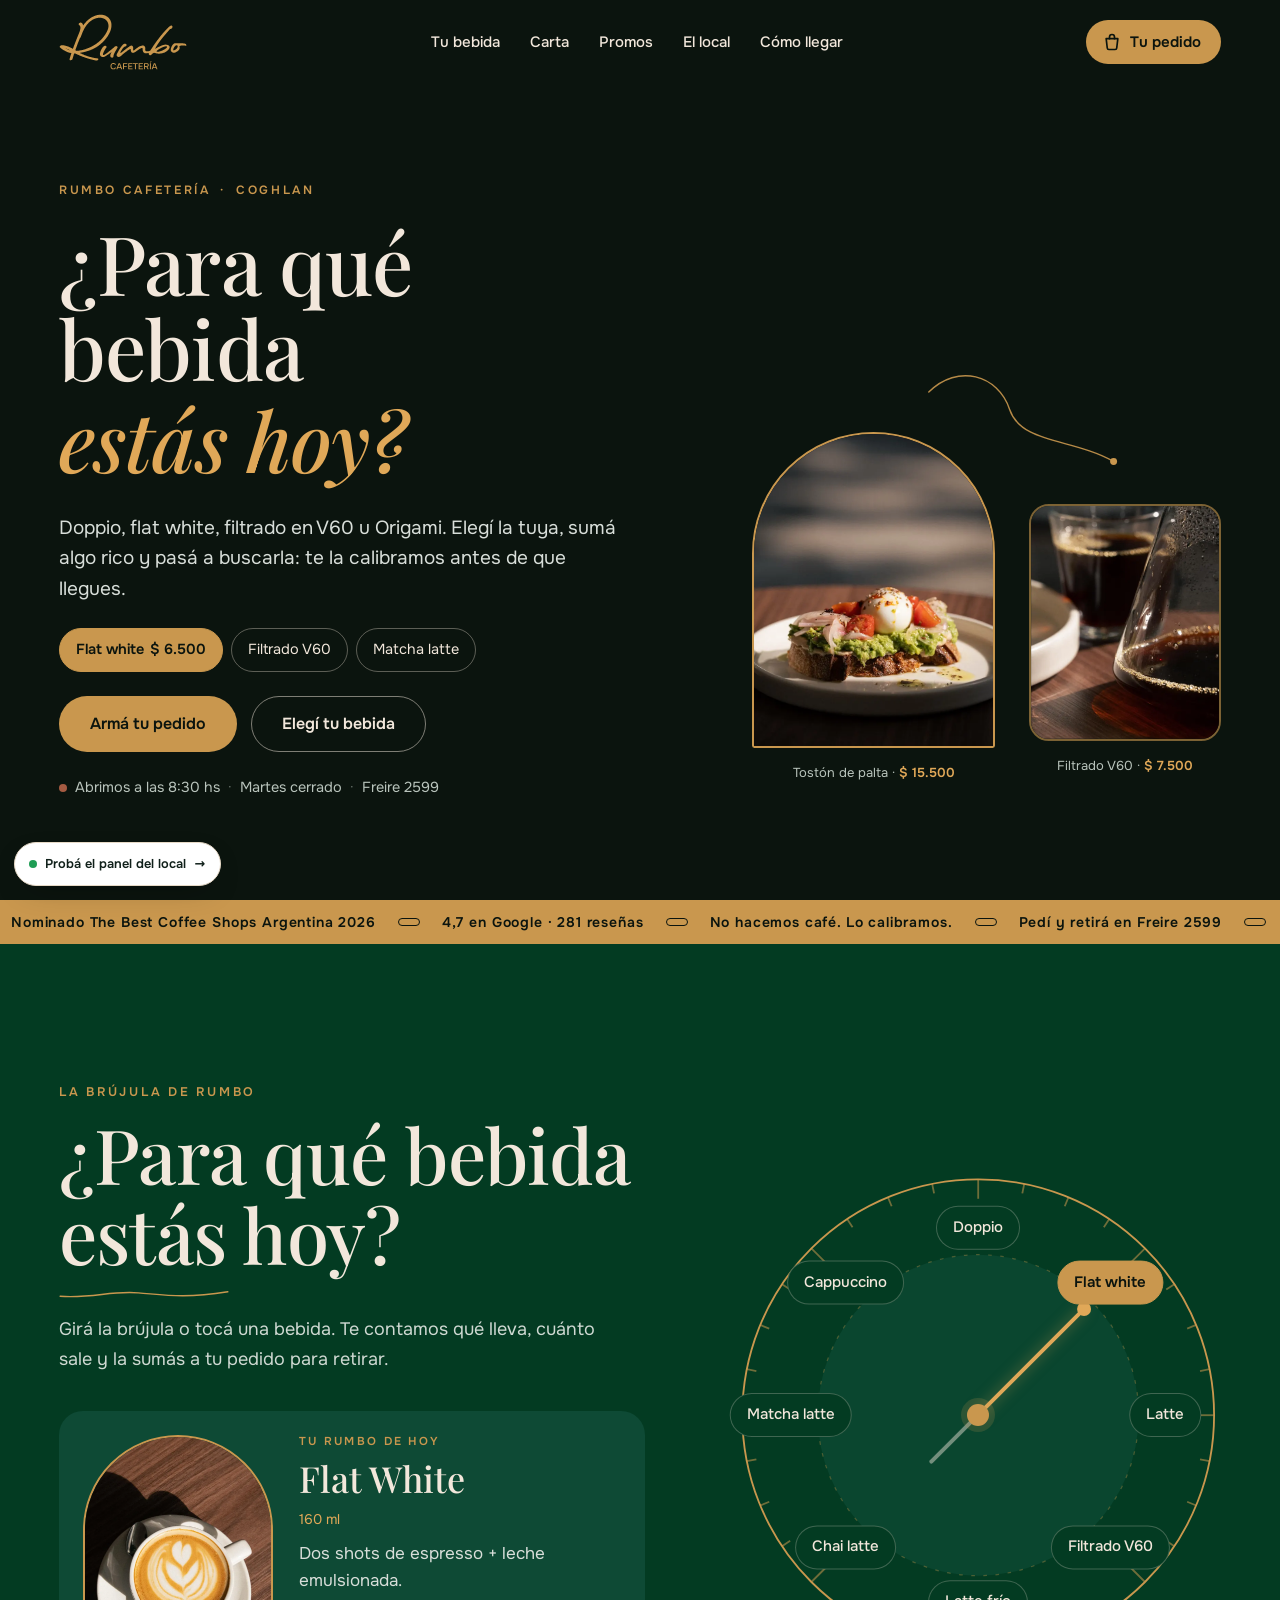
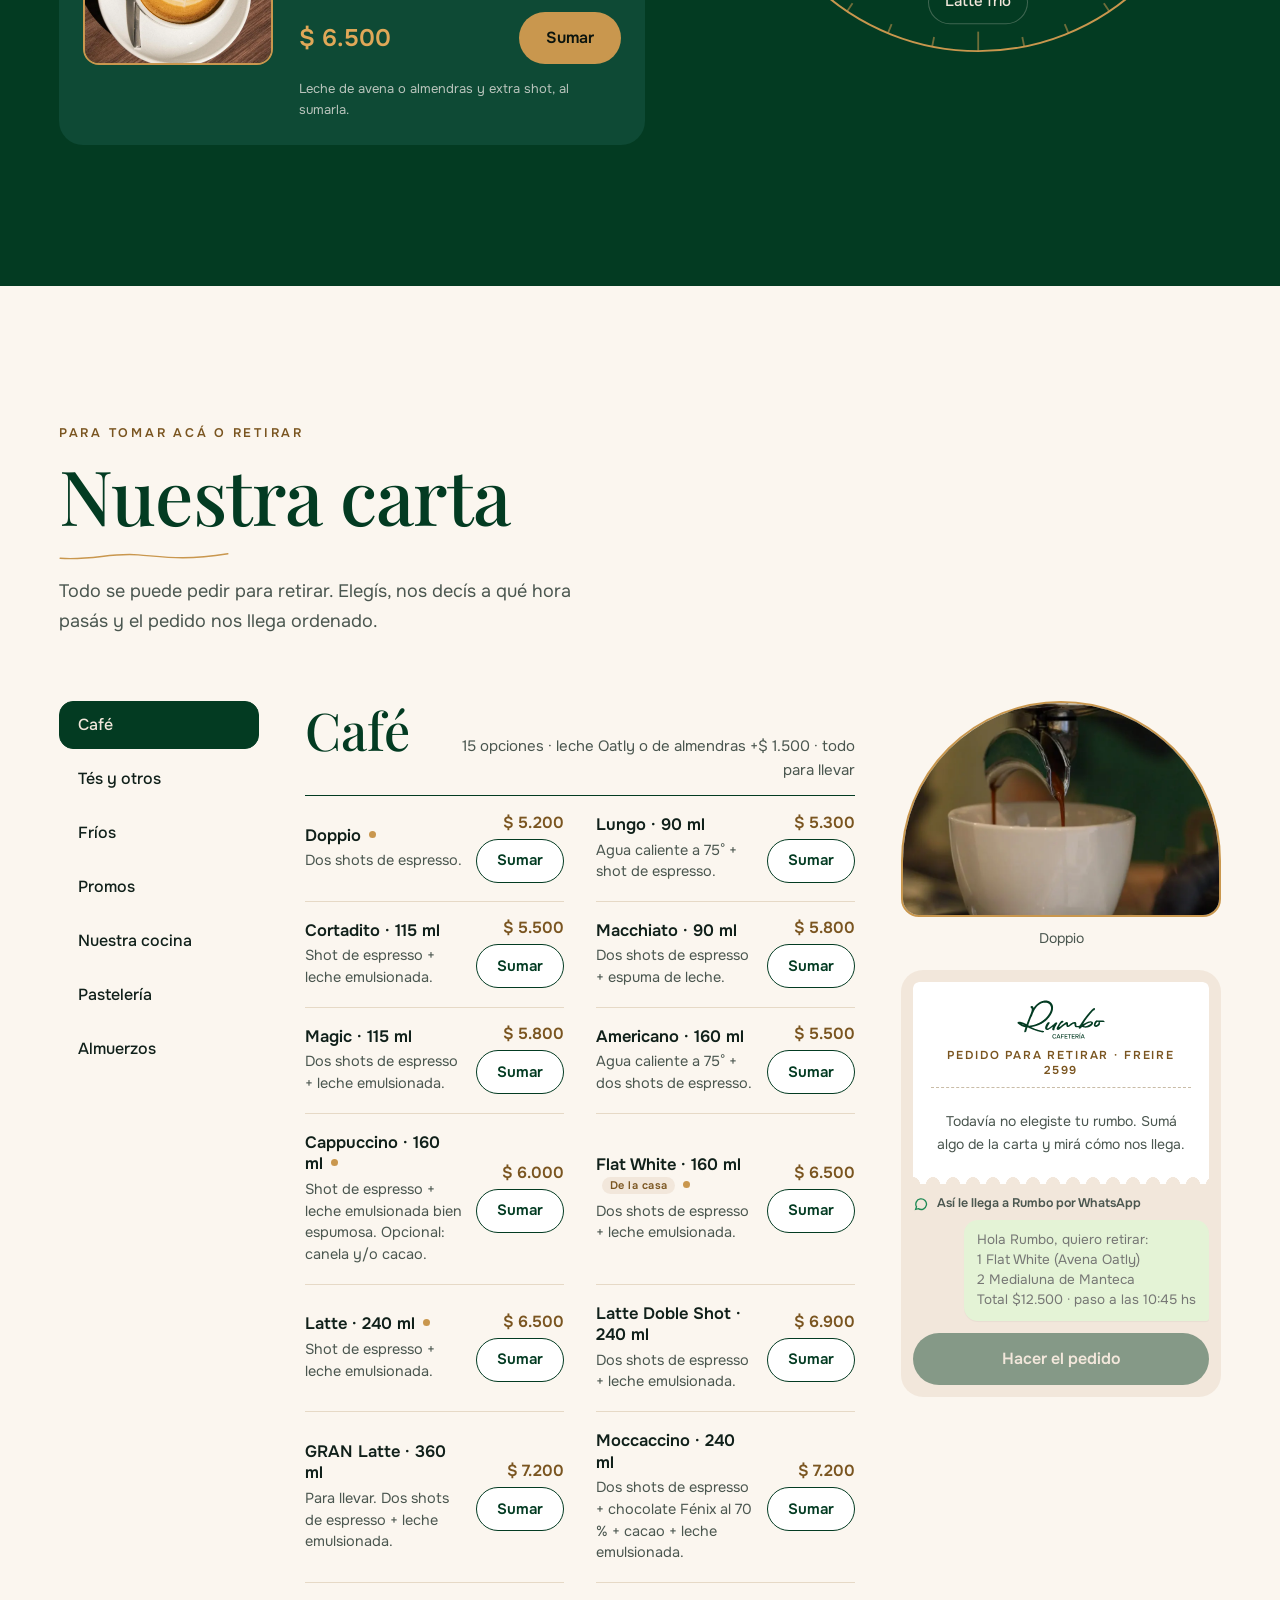
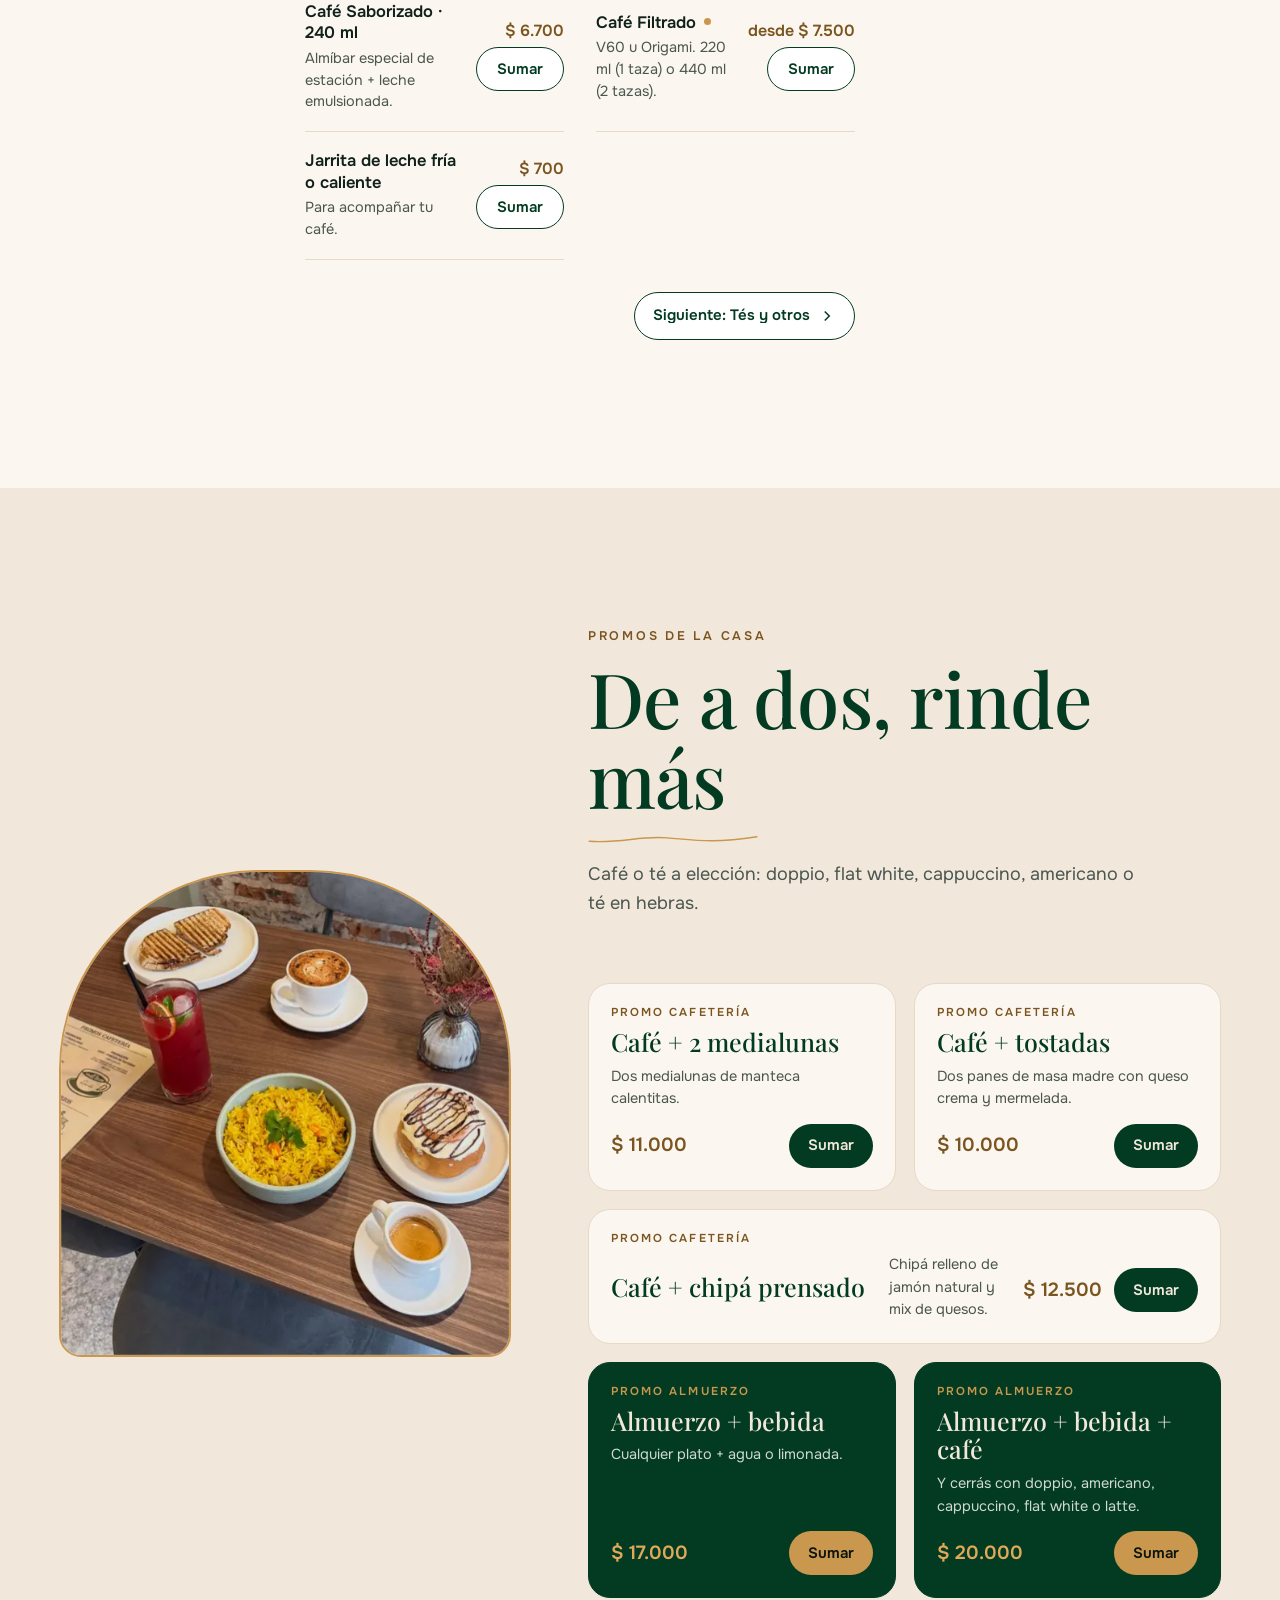
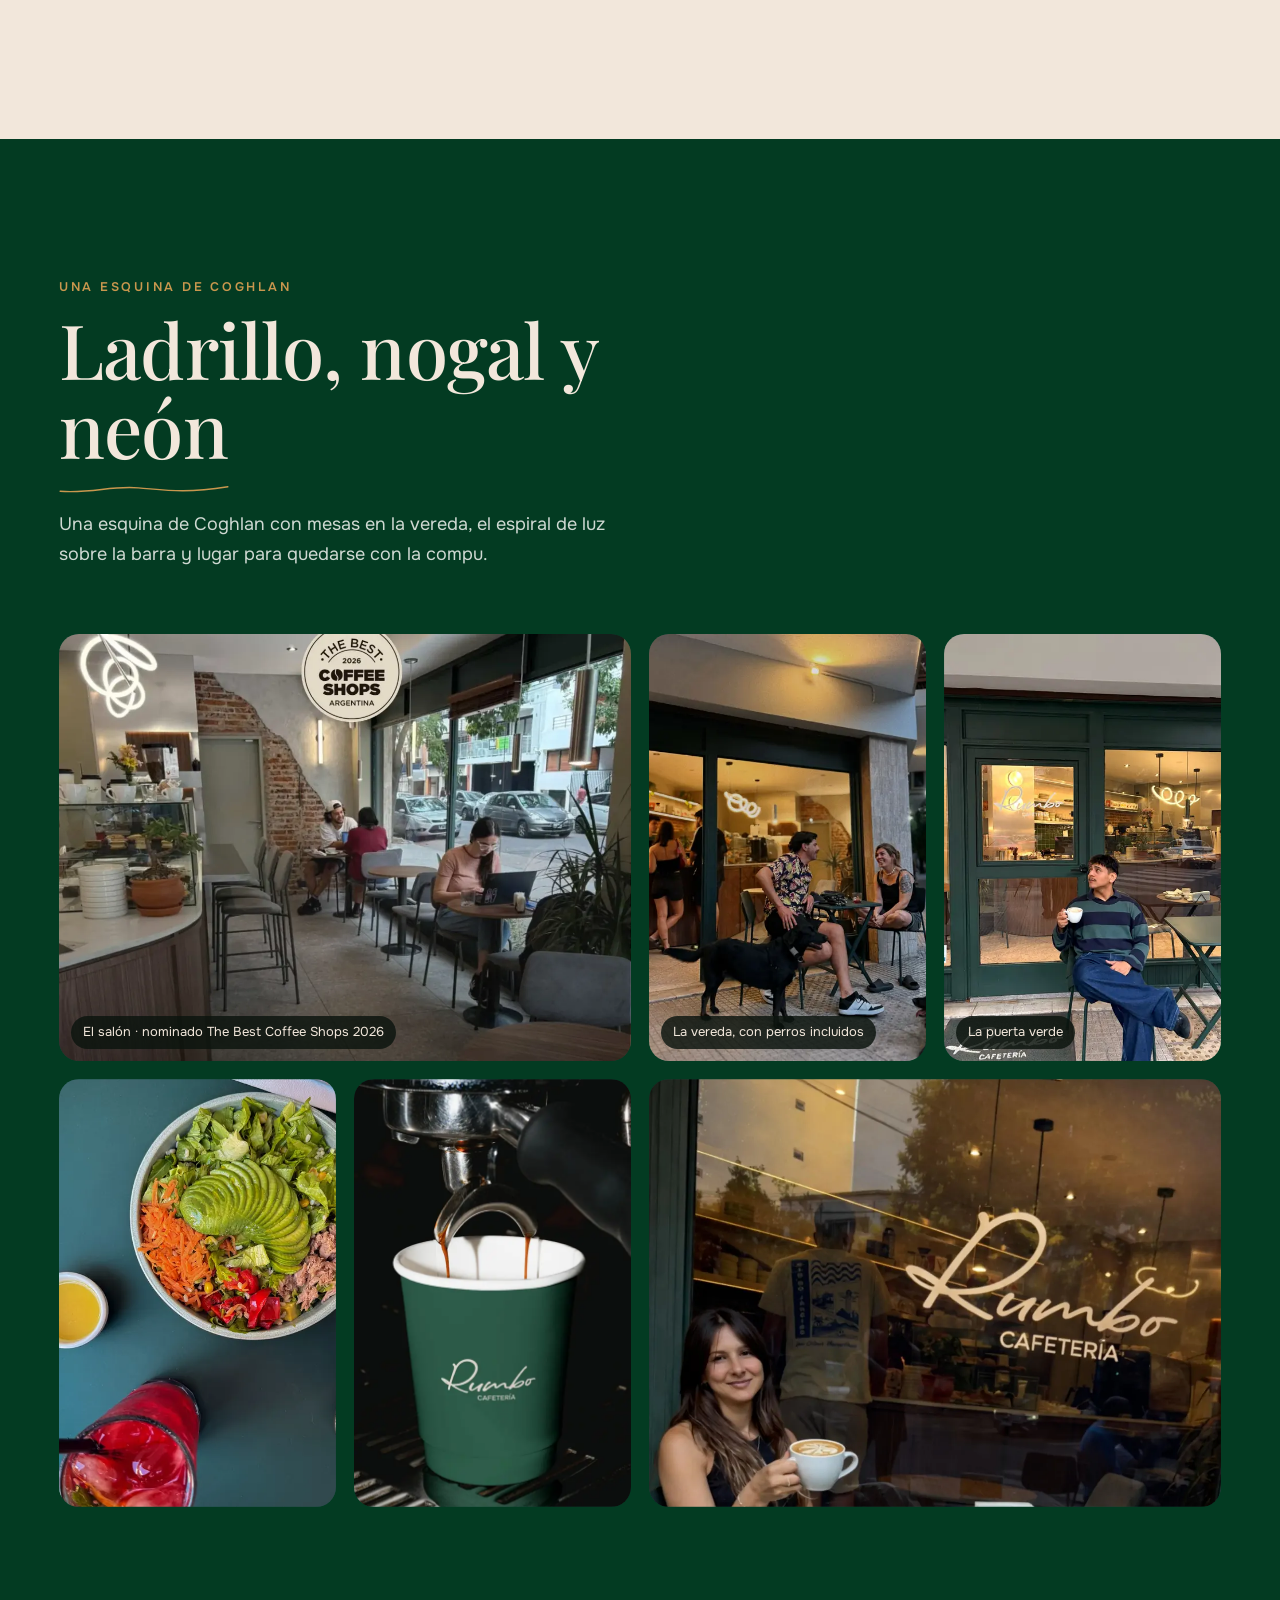
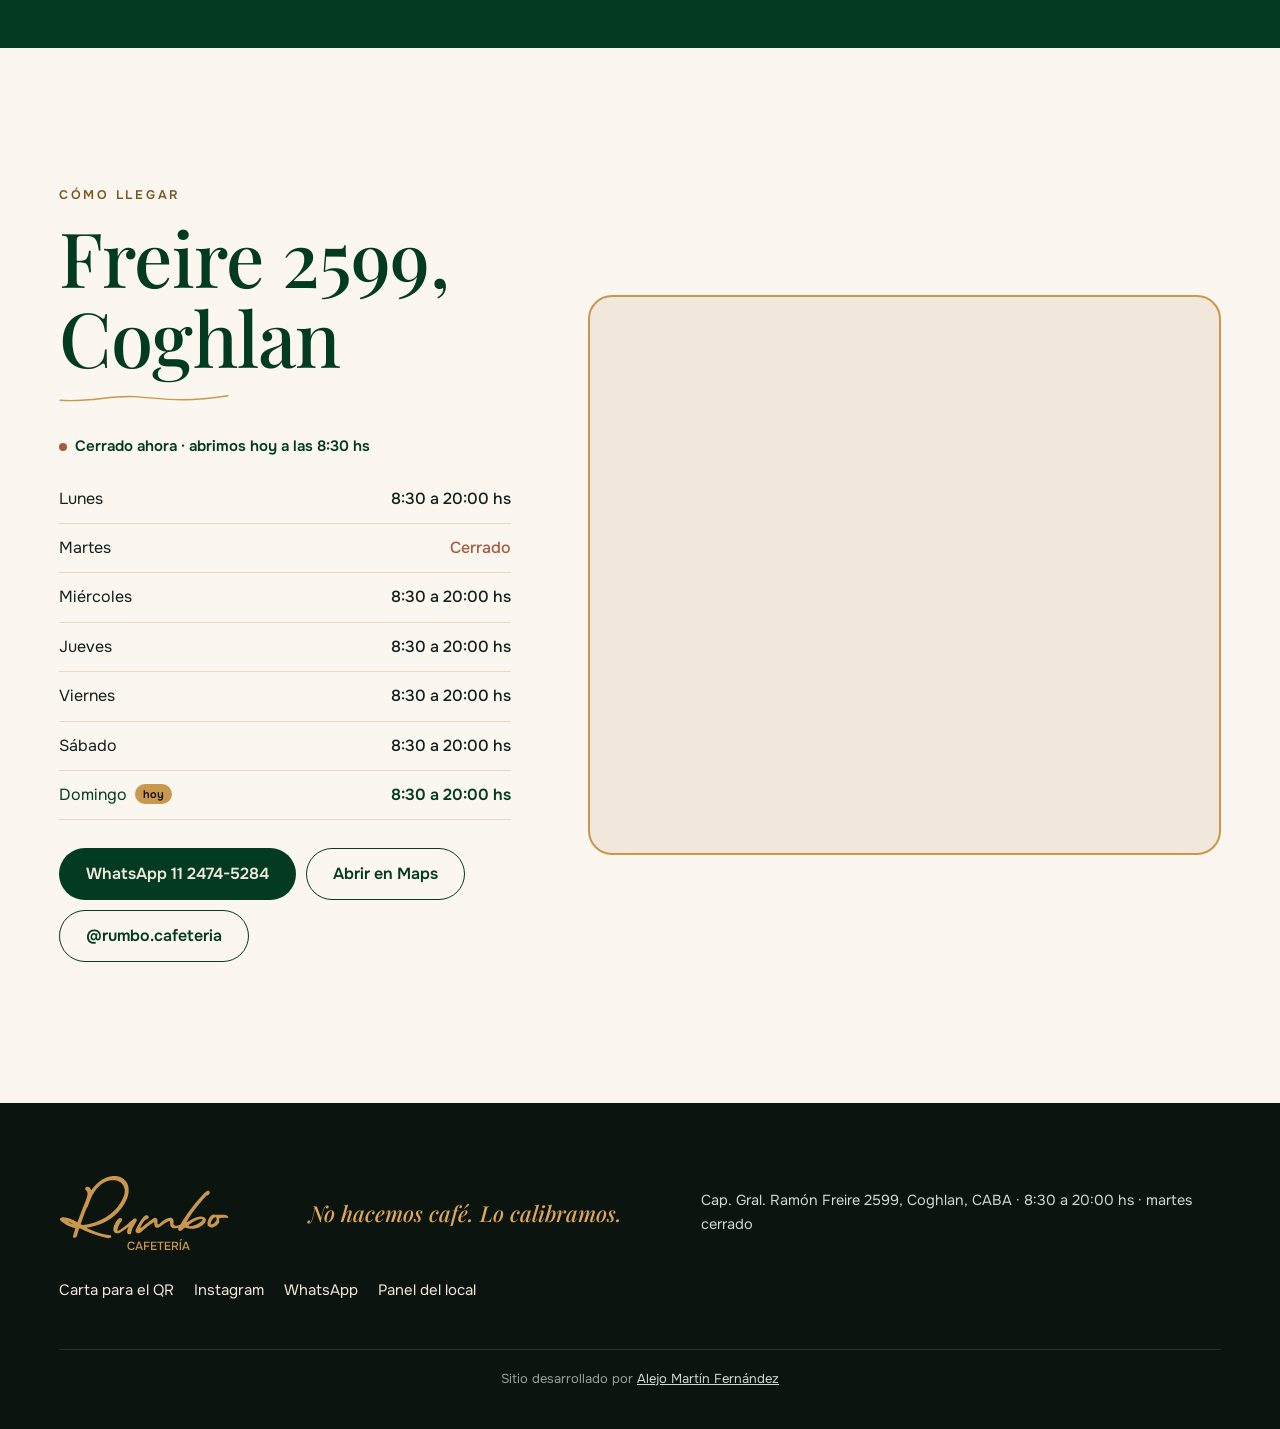
==== index.html @ 4bb73714 "Demo web Rumbo Cafetería Co-Authored-By: Claude Opus 5.5 <noreply@anthropic.com> Claude-Session: htt" ====
<!doctype html>
<html lang="es">
<head>
<meta charset="utf-8">
<meta name="viewport" content="width=device-width, initial-scale=1, viewport-fit=cover">
<title>Rumbo Cafetería · Café de especialidad en Coghlan</title>
<meta name="description" content="Pedí tu café para retirar en Freire 2599, Coghlan. Carta completa con precios, filtrados V60 y Origami, tostones, pastelería y almuerzos.">
<meta property="og:type" content="website">
<meta property="og:site_name" content="Rumbo Cafetería">
<meta property="og:url" content="https://rumbo-cafeteria.vercel.app/">
<meta property="og:title" content="Rumbo Cafetería · Pedí para retirar en Coghlan">
<meta property="og:description" content="Elegí de la carta, decinos a qué hora pasás y te lo calibramos. Freire 2599.">
<meta property="og:image" content="https://rumbo-cafeteria.vercel.app/img/og.jpg?v=1">
<meta property="og:image:width" content="1200">
<meta property="og:image:height" content="630">
<meta property="og:image:type" content="image/jpeg">
<meta property="og:image:alt" content="Rumbo Cafetería · Tu café, listo para retirar">
<meta name="twitter:card" content="summary_large_image">
<meta name="twitter:image" content="https://rumbo-cafeteria.vercel.app/img/og.jpg?v=1">
<meta name="theme-color" content="#0B140E">
<link rel="icon" href="img/favicon.png">
<link rel="apple-touch-icon" href="img/apple-touch-icon.png">
<script>
  (function () { var d = document.documentElement; d.classList.add('js');
    if (!matchMedia('(prefers-reduced-motion: reduce)').matches) d.classList.add('con-intro'); })();
</script>
<link rel="preload" href="fonts/playfair-display-latin-500-normal.woff2" as="font" type="font/woff2" crossorigin>
<link rel="preload" href="fonts/onest-latin-400-normal.woff2" as="font" type="font/woff2" crossorigin>
<link rel="preload" as="image" href="img/h/hero-m.webp" imagesrcset="img/h/hero-m.webp 900w, img/h/hero-m-lg.webp 1300w" imagesizes="100vw" media="(max-width: 899px)">
<link rel="preload" as="image" href="img/h/hero-d.webp" imagesrcset="img/h/hero-d.webp 1100w, img/h/hero-d-lg.webp 1600w" imagesizes="55vw" media="(min-width: 900px)">
<link rel="stylesheet" href="css/fuentes.css?v=1">
<link rel="stylesheet" href="kit/kit.css?v=1">
<link rel="stylesheet" href="css/rumbo.css?v=1">
</head>
<body>

<div class="intro" aria-hidden="true">
  <span class="intro__hoja intro__hoja--i"></span>
  <span class="intro__hoja intro__hoja--d"></span>
  <div class="intro__c">
    <svg class="intro__traza" viewBox="0 0 600 200" fill="none"><path pathLength="1" d="M40 150 C110 175 140 70 200 82 C262 94 226 160 288 152 C350 144 330 58 392 64 C452 70 430 140 492 132 C530 127 548 108 560 96"/></svg>
    <span class="intro__punto"></span>
    <div class="intro__logo"><img src="img/logo-dorado.svg" alt="" width="520" height="230"><i class="intro__pluma"></i></div>
  </div>
</div>

<a class="saltar" href="#carta">Ir a la carta</a>

<header class="top" id="top">
  <div class="top__in">
    <a class="marca" href="#inicio" aria-label="Rumbo Cafetería, inicio"><img src="img/logo-dorado.svg" alt="" width="520" height="230"></a>
    <nav class="nav" aria-label="Secciones">
      <a href="#brujula">Tu bebida</a><a href="#carta">Carta</a><a href="#promos">Promos</a><a href="#local">El local</a><a href="#donde">Cómo llegar</a>
    </nav>
    <div class="top__acc">
      <button type="button" class="top__carro" data-kit-open="carrito" data-kit-target aria-label="Ver tu pedido">
        <svg viewBox="0 0 24 24" aria-hidden="true"><path d="M5 8h14l-1.3 11.1a2 2 0 0 1-2 1.9H8.3a2 2 0 0 1-2-1.9L5 8Z"/><path d="M9 8V6a3 3 0 0 1 6 0v2"/></svg>
        <span class="solo-d">Tu pedido</span><b class="top__n" hidden>0</b>
      </button>
      <button type="button" class="top__menu" aria-label="Abrir menú" aria-expanded="false" aria-controls="menu-m">
        <svg viewBox="0 0 24 24" aria-hidden="true"><path d="M4 8h16M4 16h16"/></svg>
      </button>
    </div>
  </div>
</header>

<div class="menu-m" id="menu-m" hidden>
  <nav aria-label="Menú">
    <a href="#brujula">Tu bebida</a><a href="#carta">Carta</a><a href="#promos">Promos</a><a href="#local">El local</a><a href="#donde">Cómo llegar</a>
  </nav>
  <p class="menu-m__pie">Freire 2599, Coghlan · 8:30 a 20:00 hs · martes cerrado</p>
</div>

<main id="inicio">

  <!-- HERO -->
  <section class="hero" aria-labelledby="hero-t">
    <figure class="hero__foto">
      <picture>
        <source media="(min-width: 900px)" srcset="img/h/hero-d.webp 1100w, img/h/hero-d-lg.webp 1600w" sizes="55vw" width="1600" height="1079">
        <img src="img/h/hero-m.webp" srcset="img/h/hero-m.webp 900w, img/h/hero-m-lg.webp 1300w" sizes="100vw" width="1300" height="1039" alt="La caja de luz de Rumbo encendida de noche en la esquina de Freire" fetchpriority="high" decoding="async">
      </picture>
    </figure>
    <figure class="hero__arco hero__arco--a solo-d"><img src="img/h/toston.webp" width="700" height="933" alt="Tostón de palta con huevo mollet" decoding="async"></figure>
    <figure class="hero__arco hero__arco--b solo-d"><img src="img/h/filtrado.webp" width="640" height="1136" alt="Café filtrado servido en vaso" decoding="async"></figure>
    <svg class="hero__ruta solo-d" viewBox="0 0 400 200" fill="none" aria-hidden="true"><path pathLength="1" d="M10 40 C60 -10 130 10 150 70 C170 130 260 120 330 160"/><circle cx="330" cy="160" r="6"/></svg>
    <span class="hero__pie hero__pie--a solo-d">Tostón de palta · <b data-precio="toston-palta">$15.500</b></span>
    <span class="hero__pie hero__pie--b solo-d">Filtrado V60 · <b data-precio="filtrado">$7.500</b></span>

    <div class="hero__txt">
      <p class="hero__kicker"><span>Rumbo Cafetería</span><span>Coghlan</span></p>
      <h1 class="hero__t" id="hero-t"><span class="ln"><span>¿Para qué bebida</span></span> <span class="ln"><span><i>estás hoy?</i></span></span></h1>
      <p class="hero__d">Doppio, flat white, filtrado en V60 u Origami. Elegí la tuya, sumá algo rico y pasá a buscarla: te la calibramos antes de que llegues.</p>
      <div class="hero__chips" aria-label="Bebidas para elegir">
        <a class="chip-b" href="#brujula" data-ir-bebida="flat-white">Flat white <b data-precio="flat-white">$6.500</b></a>
        <a class="chip-b" href="#brujula" data-ir-bebida="filtrado">Filtrado V60</a>
        <a class="chip-b" href="#brujula" data-ir-bebida="matcha-latte">Matcha latte</a>
      </div>
      <div class="hero__ctas">
        <a class="btn btn--oro" href="#carta">Armá tu pedido</a>
        <a class="btn btn--linea" href="#brujula">Elegí tu bebida</a>
      </div>
      <p class="hero__dato"><span class="abierto" data-abierto><i></i><span>8:30 a 20:00 hs</span></span><span class="sep">·</span><span>Martes cerrado</span><span class="sep">·</span><span>Freire 2599</span></p>
    </div>
  </section>

  <!-- CINTA -->
  <div class="cinta" aria-label="Rumbo en números">
    <div class="cinta__pista">
      <p class="cinta__set"><span>Nominado The Best Coffee Shops Argentina 2026</span><i></i><span>4,7 en Google · 281 reseñas</span><i></i><span>No hacemos café. Lo calibramos.</span><i></i><span>Pedí y retirá en Freire 2599</span><i></i></p>
      <p class="cinta__set" aria-hidden="true"><span>Nominado The Best Coffee Shops Argentina 2026</span><i></i><span>4,7 en Google · 281 reseñas</span><i></i><span>No hacemos café. Lo calibramos.</span><i></i><span>Pedí y retirá en Freire 2599</span><i></i></p>
    </div>
  </div>

  <!-- BRÚJULA -->
  <section class="brujula" id="brujula" aria-labelledby="bru-t">
    <div class="cont brujula__in">
      <header class="sec-cab sec-cab--claro rv">
        <p class="kicker">La brújula de Rumbo</p>
        <h2 class="sec-t" id="bru-t">¿Para qué bebida estás hoy?</h2>
        <svg class="subraya" viewBox="0 0 300 20" aria-hidden="true"><path pathLength="1" d="M2 14 C60 18 90 4 140 8 C190 12 220 18 298 6"/></svg>
        <p class="sec-d">Girá la brújula o tocá una bebida. Te contamos qué lleva, cuánto sale y la sumás a tu pedido para retirar.</p>
      </header>

      <div class="brujula__juego">
        <div class="dial rv" role="group" aria-label="Brújula de bebidas: elegí una">
          <div class="dial__aro" aria-hidden="true">
            <svg viewBox="0 0 400 400">
              <circle class="dial__c1" cx="200" cy="200" r="194"/>
              <circle class="dial__c2" cx="200" cy="200" r="132"/>
              <g class="dial__marcas"></g>
            </svg>
          </div>
          <div class="dial__aguja" aria-hidden="true"><span class="dial__punta"></span><span class="dial__cola"></span></div>
          <span class="dial__centro" aria-hidden="true"></span>
          <div class="dial__puntos"></div>
        </div>

        <article class="ficha rv" aria-live="polite">
          <div class="ficha__foto"><img src="img/p/flat-white.webp" width="900" height="900" alt="" decoding="async" loading="lazy"><span class="ficha__taza" aria-hidden="true" hidden></span></div>
          <div class="ficha__txt">
            <p class="ficha__k">Tu rumbo de hoy</p>
            <h3 class="ficha__n">Flat White</h3>
            <p class="ficha__ml">160 ml</p>
            <p class="ficha__d">Dos shots de espresso + leche emulsionada.</p>
            <div class="ficha__pie">
              <b class="ficha__p">$6.500</b>
              <button type="button" class="btn btn--oro ficha__sumar" data-calibrar="flat-white">Sumar</button>
            </div>
            <p class="ficha__nota">Leche de avena o almendras y extra shot, al sumarla.</p>
          </div>
        </article>
      </div>
    </div>
  </section>

  <!-- CARTA -->
  <section class="carta" id="carta" aria-labelledby="carta-t">
    <div class="cont">
      <header class="sec-cab rv">
        <p class="kicker">Para tomar acá o retirar</p>
        <h2 class="sec-t" id="carta-t">Nuestra carta</h2>
        <svg class="subraya" viewBox="0 0 300 20" aria-hidden="true"><path pathLength="1" d="M2 14 C60 18 90 4 140 8 C190 12 220 18 298 6"/></svg>
        <p class="sec-d">Todo se puede pedir para retirar. Elegís, nos decís a qué hora pasás y el pedido nos llega ordenado.</p>
      </header>

      <div class="carta__grid">
        <div class="carta__head">
          <h3 class="carta__sec">Café</h3>
          <p class="carta__meta">15 opciones</p>
        </div>
        <div data-kit="carta" id="carta-principal" class="carta__kit"></div>
        <nav class="carta__nav" aria-label="Secciones de la carta">
          <button type="button" class="carta__mover" data-carta-mover="-1"><svg viewBox="0 0 24 24" aria-hidden="true"><path d="M15 6l-6 6 6 6"/></svg><span data-carta-prev>Anterior</span></button>
          <button type="button" class="carta__mover carta__mover--sig" data-carta-mover="1"><span data-carta-next>Siguiente</span><svg viewBox="0 0 24 24" aria-hidden="true"><path d="M9 6l6 6-6 6"/></svg></button>
        </nav>

        <aside class="carta__aside" aria-label="Tu pedido">
          <figure class="aside__foto solo-d">
            <div class="aside__img"><img src="img/p/latte.webp" width="900" height="900" alt="Latte" decoding="async" loading="lazy"></div>
            <figcaption>Latte</figcaption>
          </figure>

          <div class="tk" data-ticket>
            <div class="tk__papel">
              <img class="tk__logo" src="img/logo-verde.svg" width="520" height="230" alt="Rumbo Cafetería">
              <p class="tk__k">Pedido para retirar · Freire 2599</p>
              <ul class="tk__items" data-tk-items></ul>
              <p class="tk__vacio" data-tk-vacio>Todavía no elegiste tu rumbo. Sumá algo de la carta y mirá cómo nos llega.</p>
              <div class="tk__tot" data-tk-tot hidden><span>Total</span><b data-tk-total>$0</b></div>
            </div>
            <div class="tk__wa">
              <p class="tk__wa-k"><svg viewBox="0 0 24 24" aria-hidden="true"><path d="M4 20l1.3-3.8A8 8 0 1 1 8 19z"/></svg>Así le llega a Rumbo por WhatsApp</p>
              <p class="tk__burbuja" data-tk-msg>Hola Rumbo, quiero retirar:<br>…</p>
            </div>
            <button type="button" class="btn btn--verde tk__ir" data-kit-open="carrito" disabled data-tk-ir>Hacer el pedido</button>
          </div>
        </aside>
      </div>
    </div>
  </section>

  <!-- PROMOS -->
  <section class="promos" id="promos" aria-labelledby="promos-t">
    <div class="cont promos__in">
      <figure class="promos__foto rv"><img src="img/g/014.webp" srcset="img/g/014-s.webp 560w, img/g/014.webp 1100w" sizes="(min-width: 900px) 40vw, 92vw" width="1100" height="1173" alt="Mesa de Rumbo con tostado, latte, limonada, arroz y roll de canela frente a la pared de ladrillo" loading="lazy" decoding="async"></figure>
      <div class="promos__txt">
        <header class="sec-cab rv">
          <p class="kicker">Promos de la casa</p>
          <h2 class="sec-t" id="promos-t">De a dos, rinde más</h2>
          <svg class="subraya" viewBox="0 0 300 20" aria-hidden="true"><path pathLength="1" d="M2 14 C60 18 90 4 140 8 C190 12 220 18 298 6"/></svg>
          <p class="sec-d">Café o té a elección: doppio, flat white, cappuccino, americano o té en hebras.</p>
        </header>
        <div class="fila promos__fila" data-fila>
          <article class="promo rv" style="--d:0"><p class="promo__k">Promo cafetería</p><h3 class="promo__n">Café + 2 medialunas</h3><p class="promo__d">Dos medialunas de manteca calentitas.</p><div class="promo__pie"><b data-precio="combo-medialunas">$11.000</b><button type="button" class="btn btn--verde btn--chico" data-calibrar="combo-medialunas">Sumar</button></div></article>
          <article class="promo rv" style="--d:1"><p class="promo__k">Promo cafetería</p><h3 class="promo__n">Café + tostadas</h3><p class="promo__d">Dos panes de masa madre con queso crema y mermelada.</p><div class="promo__pie"><b data-precio="combo-tostadas">$10.000</b><button type="button" class="btn btn--verde btn--chico" data-calibrar="combo-tostadas">Sumar</button></div></article>
          <article class="promo rv" style="--d:2"><p class="promo__k">Promo cafetería</p><h3 class="promo__n">Café + chipá prensado</h3><p class="promo__d">Chipá relleno de jamón natural y mix de quesos.</p><div class="promo__pie"><b data-precio="combo-chipa">$12.500</b><button type="button" class="btn btn--verde btn--chico" data-calibrar="combo-chipa">Sumar</button></div></article>
          <article class="promo promo--alm rv" style="--d:3"><p class="promo__k">Promo almuerzo</p><h3 class="promo__n">Almuerzo + bebida</h3><p class="promo__d">Cualquier plato + agua o limonada.</p><div class="promo__pie"><b data-precio="almuerzo-bebida">$17.000</b><button type="button" class="btn btn--oro btn--chico" data-calibrar="almuerzo-bebida">Sumar</button></div></article>
          <article class="promo promo--alm rv" style="--d:4"><p class="promo__k">Promo almuerzo</p><h3 class="promo__n">Almuerzo + bebida + café</h3><p class="promo__d">Y cerrás con doppio, americano, cappuccino, flat white o latte.</p><div class="promo__pie"><b data-precio="almuerzo-bebida-cafe">$20.000</b><button type="button" class="btn btn--oro btn--chico" data-calibrar="almuerzo-bebida-cafe">Sumar</button></div></article>
        </div>
      </div>
    </div>
  </section>

  <!-- EL LOCAL -->
  <section class="local" id="local" aria-labelledby="local-t">
    <div class="cont">
      <header class="sec-cab sec-cab--claro rv">
        <p class="kicker">Una esquina de Coghlan</p>
        <h2 class="sec-t" id="local-t">Ladrillo, nogal y neón</h2>
        <svg class="subraya" viewBox="0 0 300 20" aria-hidden="true"><path pathLength="1" d="M2 14 C60 18 90 4 140 8 C190 12 220 18 298 6"/></svg>
        <p class="sec-d">Una esquina de Coghlan con mesas en la vereda, el espiral de luz sobre la barra y lugar para quedarse con la compu.</p>
      </header>
      <div class="mosaico fila" data-fila>
        <figure class="mos mos--a rv"><img src="img/g/038-s.webp" srcset="img/g/038-s.webp 560w, img/g/038.webp 1100w" sizes="(min-width: 900px) 46vw, 78vw" width="1100" height="1072" alt="El salón con el neón en espiral, la barra curva y las mesas junto al ventanal" loading="lazy" decoding="async"><figcaption>El salón · nominado The Best Coffee Shops 2026</figcaption></figure>
        <figure class="mos mos--b rv"><img src="img/g/043-s.webp" srcset="img/g/043-s.webp 560w, img/g/043.webp 1100w" sizes="(min-width: 900px) 24vw, 62vw" width="1100" height="1467" alt="La esquina de noche con gente y perros en la vereda" loading="lazy" decoding="async"><figcaption>La vereda, con perros incluidos</figcaption></figure>
        <figure class="mos mos--c rv"><img src="img/g/027-s.webp" srcset="img/g/027-s.webp 560w, img/g/027.webp 1100w" sizes="(min-width: 900px) 24vw, 62vw" width="1100" height="1467" alt="La fachada verde con el logo en la puerta y un cliente tomando café" loading="lazy" decoding="async"><figcaption>La puerta verde</figcaption></figure>
        <figure class="mos mos--d rv"><img src="img/g/046-s.webp" srcset="img/g/046-s.webp 560w, img/g/046.webp 1100w" sizes="(min-width: 900px) 24vw, 62vw" width="1100" height="1464" alt="Bowl con palta y limonada de frutos rojos sobre mesa verde" loading="lazy" decoding="async"></figure>
        <figure class="mos mos--e rv"><img src="img/g/005-s.webp" srcset="img/g/005-s.webp 560w, img/g/005.webp 1100w" sizes="(min-width: 900px) 24vw, 62vw" width="1100" height="1952" alt="Vaso verde con el logo de Rumbo bajo la máquina de espresso" loading="lazy" decoding="async"></figure>
        <figure class="mos mos--f rv"><img src="img/g/039-s.webp" srcset="img/g/039-s.webp 560w, img/g/039.webp 1100w" sizes="(min-width: 900px) 46vw, 78vw" width="1100" height="978" alt="La vidriera con el logo de Rumbo" loading="lazy" decoding="async"></figure>
      </div>
    </div>
  </section>

  <!-- CÓMO LLEGAR -->
  <section class="donde" id="donde" aria-labelledby="donde-t">
    <div class="cont donde__in">
      <div class="donde__txt">
        <header class="sec-cab rv">
          <p class="kicker">Cómo llegar</p>
          <h2 class="sec-t" id="donde-t">Freire 2599, Coghlan</h2>
          <svg class="subraya" viewBox="0 0 300 20" aria-hidden="true"><path pathLength="1" d="M2 14 C60 18 90 4 140 8 C190 12 220 18 298 6"/></svg>
        </header>
        <p class="abierto abierto--grande rv" data-abierto-largo><i></i><span>Abierto de 8:30 a 20:00 hs</span></p>
        <ul class="horas rv" data-horas>
          <li data-dia="lun"><span>Lunes</span><b>8:30 a 20:00 hs</b></li>
          <li data-dia="mar" class="is-off"><span>Martes</span><b>Cerrado</b></li>
          <li data-dia="mie"><span>Miércoles</span><b>8:30 a 20:00 hs</b></li>
          <li data-dia="jue"><span>Jueves</span><b>8:30 a 20:00 hs</b></li>
          <li data-dia="vie"><span>Viernes</span><b>8:30 a 20:00 hs</b></li>
          <li data-dia="sab"><span>Sábado</span><b>8:30 a 20:00 hs</b></li>
          <li data-dia="dom"><span>Domingo</span><b>8:30 a 20:00 hs</b></li>
        </ul>
        <div class="donde__ctas rv">
          <a class="btn btn--verde" href="https://wa.me/5491124745284?text=Hola%20Rumbo!" target="_blank" rel="noopener">WhatsApp 11 2474-5284</a>
          <a class="btn btn--linea-v" href="https://www.google.com/maps/search/?api=1&amp;query=Rumbo+Cafeter%C3%ADa+Freire+2599+Coghlan" target="_blank" rel="noopener">Abrir en Maps</a>
          <a class="btn btn--linea-v" href="https://www.instagram.com/rumbo.cafeteria/" target="_blank" rel="noopener">@rumbo.cafeteria</a>
        </div>
      </div>
      <div class="donde__mapa rv">
        <iframe title="Mapa: Rumbo Cafetería, Freire 2599, Coghlan" data-src="https://www.google.com/maps?q=Freire%202599%2C%20Coghlan%2C%20Buenos%20Aires&amp;z=16&amp;output=embed" loading="lazy" referrerpolicy="no-referrer-when-downgrade"></iframe>
      </div>
    </div>
  </section>
</main>

<footer class="pie">
  <div class="cont pie__in">
    <img class="pie__logo" src="img/logo-dorado.svg" width="520" height="230" alt="Rumbo Cafetería">
    <p class="pie__lema">No hacemos café. Lo calibramos.</p>
    <p class="pie__datos">Cap. Gral. Ramón Freire 2599, Coghlan, CABA · 8:30 a 20:00 hs · martes cerrado</p>
    <nav class="pie__links" aria-label="Enlaces">
      <a href="carta/">Carta para el QR</a><a href="https://www.instagram.com/rumbo.cafeteria/" target="_blank" rel="noopener">Instagram</a><a href="https://wa.me/5491124745284" target="_blank" rel="noopener">WhatsApp</a><a href="admin/" target="_blank" rel="noopener">Panel del local</a>
    </nav>
    <p class="pie__credito">Sitio desarrollado por <a href="https://alejomfernandez.com.ar" target="_blank" rel="noopener">Alejo Martín Fernández</a></p>
  </div>
</footer>

<!-- CALIBRADOR (opciones al sumar) -->
<div class="cal" hidden role="dialog" aria-modal="true" aria-labelledby="cal-n">
  <div class="cal__fondo" data-cal-cerrar></div>
  <form class="cal__caja" novalidate>
    <button type="button" class="cal__x" data-cal-cerrar aria-label="Cerrar"><svg viewBox="0 0 24 24" aria-hidden="true"><path d="M6 6l12 12M18 6L6 18"/></svg></button>
    <p class="cal__k">Calibralo a tu gusto</p>
    <h3 class="cal__n" id="cal-n">Flat White</h3>
    <p class="cal__d"></p>
    <div class="cal__grupos"></div>
    <div class="cal__pie">
      <div class="cal__cant" role="group" aria-label="Cantidad"><button type="button" data-cal-cant="-1" aria-label="Uno menos">−</button><output>1</output><button type="button" data-cal-cant="1" aria-label="Uno más">+</button></div>
      <button type="submit" class="btn btn--verde cal__ok">Sumar · <span>$6.500</span></button>
    </div>
  </form>
</div>

<!-- FOTO (celu) -->
<div class="lb" hidden role="dialog" aria-modal="true" aria-label="Foto del plato">
  <div class="lb__fondo" data-lb-cerrar></div>
  <figure class="lb__caja"><img src="" alt="" width="900" height="900"><figcaption></figcaption></figure>
  <button type="button" class="cal__x lb__x" data-lb-cerrar aria-label="Cerrar foto"><svg viewBox="0 0 24 24" aria-hidden="true"><path d="M6 6l12 12M18 6L6 18"/></svg></button>
</div>

<!-- CONFIRMACIÓN -->
<div class="ok" hidden role="dialog" aria-modal="true" aria-labelledby="ok-t">
  <div class="ok__fondo" data-ok-cerrar></div>
  <div class="ok__caja">
    <button type="button" class="cal__x" data-ok-cerrar aria-label="Cerrar"><svg viewBox="0 0 24 24" aria-hidden="true"><path d="M6 6l12 12M18 6L6 18"/></svg></button>
    <svg class="ok__traza" viewBox="0 0 300 40" aria-hidden="true"><path pathLength="1" d="M4 30 C60 38 90 8 140 14 C190 20 176 34 220 30 C260 26 270 12 296 8"/></svg>
    <h3 class="ok__t" id="ok-t">Te lo estamos calibrando</h3>
    <p class="ok__cod"></p>
    <p class="ok__cuando"></p>
    <ul class="ok__items"></ul>
    <p class="ok__pago"></p>
    <p class="ok__sub"></p>
    <div class="ok__ctas"><a class="btn btn--verde" data-ok-wa href="#" target="_blank" rel="noopener" hidden>Abrir WhatsApp</a><button type="button" class="btn btn--linea-v" data-ok-cerrar>Listo</button></div>
  </div>
</div>

<script type="module" src="js/rumbo.js?v=1"></script>
</body>
</html>
---- css/fuentes.css ----
@font-face{font-family:'Playfair Display';font-style:normal;font-weight:500;font-display:swap;src:url(../fonts/playfair-display-latin-500-normal.woff2) format('woff2')}
@font-face{font-family:'Playfair Display';font-style:italic;font-weight:500;font-display:swap;src:url(../fonts/playfair-display-latin-500-italic.woff2) format('woff2')}
@font-face{font-family:'Onest';font-style:normal;font-weight:400;font-display:swap;src:url(../fonts/onest-latin-400-normal.woff2) format('woff2')}
@font-face{font-family:'Onest';font-style:normal;font-weight:500;font-display:swap;src:url(../fonts/onest-latin-500-normal.woff2) format('woff2')}
@font-face{font-family:'Onest';font-style:normal;font-weight:600;font-display:swap;src:url(../fonts/onest-latin-600-normal.woff2) format('woff2')}
---- kit/kit.css ----
/* KIT DEMOS — estilos de módulos y popups.
   Todo sale de las variables --kit-* que arma core/theme.js desde cliente.json → marca.
   Cada demo puede pisar cualquier variable o clase .kit-* en su propio CSS. */

:root {
  --kit-bg: #fff; --kit-surface: #fff; --kit-text: #151515; --kit-muted: #666; --kit-primary: #111; --kit-on-primary: #fff;
  --kit-accent: #fc0; --kit-on-accent: #111; --kit-border: #ddd; --kit-ok: #1f9d55; --kit-warn: #d97706; --kit-danger: #d42a1d;
  --kit-font-head: inherit; --kit-font-body: inherit; --kit-head-case: uppercase;
  --kit-radius: 14px; --kit-radius-btn: 12px; --kit-border-w: 1.5px; --kit-shadow: 0 10px 30px -12px rgba(0,0,0,.35);
  --kit-ease: cubic-bezier(.2,.8,.2,1); --kit-z: 9000;
}
.kit-root, .kit-root *, .kit-root *::before, .kit-root *::after { box-sizing: border-box; }
.kit-root [hidden], .kit-root[hidden] { display: none !important; }
.kit-root { font-family: var(--kit-font-body); color: var(--kit-text); -webkit-tap-highlight-color: transparent; }
.kit-sr { position: absolute !important; width: 1px; height: 1px; overflow: hidden; clip: rect(0 0 0 0); white-space: nowrap; }
html.kit-lock { overflow: hidden; }
html.kit-lock body { overflow: hidden; touch-action: none; }

/* ---------- botones ---------- */
.kit-btn {
  appearance: none; display: inline-flex; align-items: center; justify-content: center; gap: .45em;
  min-height: 44px; padding: .7em 1.15em; border: var(--kit-border-w) solid var(--kit-primary); border-radius: var(--kit-radius-btn);
  background: var(--kit-primary); color: var(--kit-on-primary); font: 700 .95rem/1.1 var(--kit-font-body); text-decoration: none;
  cursor: pointer; transition: transform .15s var(--kit-ease), filter .15s, background .2s, box-shadow .2s; white-space: nowrap;
}
.kit-btn:hover { filter: brightness(1.08); }
.kit-btn:active { transform: translateY(1px) scale(.98); }
.kit-btn:focus-visible, .kit-chip:focus-visible, .kit-tab:focus-visible, .kit-add:focus-visible, .kit-x:focus-visible { outline: 3px solid var(--kit-accent); outline-offset: 2px; }
.kit-btn--ghost { background: var(--kit-surface); color: var(--kit-text); border-color: var(--kit-border); }
.kit-btn--danger { background: var(--kit-danger); border-color: var(--kit-danger); color: #fff; }
.kit-btn--danger-t { color: var(--kit-danger); }
.kit-btn--sm { min-height: 36px; padding: .45em .85em; font-size: .85rem; }
.kit-btn--big { min-height: 54px; font-size: 1.05rem; font-family: var(--kit-font-head); text-transform: var(--kit-head-case); letter-spacing: .02em; }
.kit-btn--block { width: 100%; }
.kit-btn[disabled] { opacity: .55; cursor: not-allowed; }
.kit-btn.is-loading { position: relative; color: transparent !important; }
.kit-btn.is-loading::after { content: ""; position: absolute; width: 20px; height: 20px; border: 2.5px solid var(--kit-on-primary); border-right-color: transparent; border-radius: 50%; animation: kit-spin .7s linear infinite; }
.kit-icon { appearance: none; width: 36px; height: 36px; display: inline-grid; place-items: center; border: var(--kit-border-w) solid var(--kit-border); border-radius: 10px; background: var(--kit-surface); color: var(--kit-text); cursor: pointer; font-size: 1rem; }
.kit-icon--danger { color: var(--kit-danger); }
.kit-icon[disabled] { opacity: .35; cursor: default; }
.kit-row { display: flex; gap: .6rem; flex-wrap: wrap; align-items: center; }
.kit-row--end { justify-content: flex-end; } .kit-row--center { justify-content: center; } .kit-row--between { justify-content: space-between; }
.kit-row--stack { flex-direction: column; align-items: stretch; }

/* ---------- badges / tags ---------- */
.kit-badge { display: inline-flex; align-items: center; gap: .3em; padding: .28em .6em; border-radius: 999px; font: 700 .72rem/1 var(--kit-font-body); letter-spacing: .02em; background: color-mix(in srgb, var(--kit-text) 9%, var(--kit-surface)); color: var(--kit-text); white-space: nowrap; }
.kit-badge--ok { background: color-mix(in srgb, var(--kit-ok) 16%, var(--kit-surface)); color: color-mix(in srgb, var(--kit-ok) 75%, #000); }
.kit-badge--warn { background: color-mix(in srgb, var(--kit-warn) 18%, var(--kit-surface)); color: color-mix(in srgb, var(--kit-warn) 70%, #000); }
.kit-badge--danger, .kit-badge--off { background: color-mix(in srgb, var(--kit-danger) 14%, var(--kit-surface)); color: color-mix(in srgb, var(--kit-danger) 80%, #000); }
.kit-badge--new { background: var(--kit-accent); color: var(--kit-on-accent); animation: kit-pulse 1.4s ease-in-out 3; }
.kit-tag { display: inline-grid; place-items: center; width: 1.15em; height: 1.15em; vertical-align: -.12em; margin-left: .15em; color: var(--kit-primary); }
.kit-tag svg { width: 100%; height: 100%; }
.kit-tag--txt { width: auto; height: auto; font-size: .7em; padding: .15em .45em; border-radius: 999px; background: var(--kit-accent); color: var(--kit-on-accent); }

/* ---------- carta ---------- */
.kit-carta { --kit-cols: 1; }
.kit-tabs { display: flex; gap: .5rem; overflow-x: auto; scrollbar-width: none; padding: 2px 2px 10px; margin-bottom: .5rem; scroll-snap-type: x proximity; }
.kit-tabs::-webkit-scrollbar { display: none; }
.kit-tab {
  appearance: none; flex: 0 0 auto; scroll-snap-align: start; min-height: 44px; padding: .55em 1.1em;
  border: var(--kit-border-w) solid var(--kit-text); border-radius: var(--kit-radius-btn); background: var(--kit-surface); color: var(--kit-text);
  font: 700 .95rem/1 var(--kit-font-head); text-transform: var(--kit-head-case); letter-spacing: .03em; cursor: pointer; transition: background .2s, color .2s, transform .15s;
}
.kit-tab.is-on { background: var(--kit-primary); border-color: var(--kit-primary); color: var(--kit-on-primary); }
.kit-carta__panel { display: grid; grid-template-columns: repeat(var(--kit-cols), minmax(0, 1fr)); gap: 0 2rem; }
.kit-item {
  display: grid; grid-template-columns: auto minmax(0, 1fr) auto; gap: .9rem; align-items: center; padding: 1rem 0;
  border-bottom: var(--kit-border-w) dashed var(--kit-border); min-width: 0;
  animation: kit-up .5s var(--kit-ease) both; animation-delay: calc(var(--i, 0) * 45ms);
}
.kit-item:not(:has(.kit-item__foto)) { grid-template-columns: minmax(0, 1fr) auto; }
.kit-item.is-off { opacity: .55; }
.kit-item__foto { width: 64px; height: 64px; object-fit: cover; border-radius: calc(var(--kit-radius) * .7); }
.kit-item__name { margin: 0 0 .25rem; font: 400 1.2rem/1.05 var(--kit-font-head); text-transform: var(--kit-head-case); }
.kit-item__n { margin-right: .5em; color: var(--kit-primary); }
.kit-item__desc { margin: 0; color: var(--kit-muted); font-size: .9rem; line-height: 1.4; }
.kit-item__side { display: flex; flex-direction: column; align-items: flex-end; gap: .45rem; }
.kit-price { font: 700 1.05rem/1 var(--kit-font-body); white-space: nowrap; }
.kit-price--na { font-size: .85rem; color: var(--kit-muted); font-weight: 600; }
.kit-add {
  appearance: none; min-height: 40px; padding: .45em .9em; border: var(--kit-border-w) solid var(--kit-primary); border-radius: var(--kit-radius-btn);
  background: var(--kit-surface); color: var(--kit-primary); font: 800 .85rem/1 var(--kit-font-body); cursor: pointer; white-space: nowrap;
  transition: background .2s, color .2s, transform .12s;
}
.kit-add:hover { background: var(--kit-primary); color: var(--kit-on-primary); }
.kit-add:active { transform: scale(.94); }
.kit-step { display: inline-flex; align-items: center; border: var(--kit-border-w) solid var(--kit-primary); border-radius: var(--kit-radius-btn); background: var(--kit-primary); color: var(--kit-on-primary); overflow: hidden; animation: kit-pop .25s var(--kit-ease); }
.kit-step button { appearance: none; width: 38px; height: 38px; border: 0; background: transparent; color: inherit; font: 800 1.15rem/1 var(--kit-font-body); cursor: pointer; }
.kit-step button:disabled { opacity: .35; cursor: default; }
.kit-step output { min-width: 1.6em; text-align: center; font-weight: 800; }
.kit-step--lg button { width: 46px; height: 46px; }
.kit-step--lg output { min-width: 2.2em; font-size: 1.15rem; }
@media (min-width: 900px) { .kit-carta { --kit-cols: 2; } }

/* ---------- botón flotante del carrito ---------- */
.kit-fab {
  position: fixed; z-index: calc(var(--kit-z) - 2); right: max(14px, env(safe-area-inset-right)); bottom: max(14px, env(safe-area-inset-bottom));
  display: flex; align-items: center; gap: .7rem; padding: .55rem 1rem .55rem .6rem; min-height: 58px;
  border: var(--kit-border-w) solid var(--kit-text); border-radius: var(--kit-radius-btn); background: var(--kit-primary); color: var(--kit-on-primary);
  box-shadow: var(--kit-shadow); cursor: pointer; font-family: var(--kit-font-body); text-align: left;
  animation: kit-in-up .45s var(--kit-ease) both;
}
.kit-fab__ico { width: 40px; height: 40px; display: grid; place-items: center; border-radius: calc(var(--kit-radius-btn) * .8); background: color-mix(in srgb, var(--kit-on-primary) 16%, transparent); }
.kit-fab__ico svg { width: 22px; height: 22px; fill: none; stroke: currentColor; stroke-width: 2; stroke-linejoin: round; }
.kit-fab__txt { display: flex; flex-direction: column; line-height: 1.1; }
.kit-fab__label { font: 400 1rem/1 var(--kit-font-head); text-transform: var(--kit-head-case); letter-spacing: .03em; }
.kit-fab__total { font-weight: 700; font-size: .9rem; opacity: .92; }
.kit-fab__n { position: absolute; top: -9px; left: -9px; min-width: 26px; height: 26px; padding: 0 6px; display: grid; place-items: center; border-radius: 999px; background: var(--kit-accent); color: var(--kit-on-accent); font: 800 .8rem/1 var(--kit-font-body); border: 2px solid var(--kit-text); }
.kit-fab.bump { animation: kit-bump .45s var(--kit-ease); }
.kit-fly { position: fixed; z-index: var(--kit-z); width: 54px; height: 54px; margin: -27px 0 0 -27px; border-radius: 50%; background: var(--kit-accent); overflow: hidden; pointer-events: none; transition: transform .6s cubic-bezier(.5,-.3,.7,1), opacity .6s; box-shadow: 0 4px 14px rgba(0,0,0,.25); }
.kit-fly img { width: 100%; height: 100%; object-fit: cover; }

/* píldora "probá el panel" (solo demo) */
.kit-demo-pill {
  position: fixed; z-index: calc(var(--kit-z) - 3); left: max(14px, env(safe-area-inset-left)); bottom: max(14px, env(safe-area-inset-bottom));
  display: inline-flex; align-items: center; gap: .5rem; min-height: 44px; padding: .55rem .9rem; border-radius: 999px; background: var(--kit-surface); color: var(--kit-text);
  border: var(--kit-border-w) solid var(--kit-text); box-shadow: var(--kit-shadow); font: 700 .8rem/1 var(--kit-font-body); text-decoration: none;
  opacity: 0; transform: translateY(20px); transition: opacity .4s, transform .4s var(--kit-ease);
}
.kit-demo-pill.is-in { opacity: 1; transform: none; }
html.kit-lock .kit-demo-pill { opacity: 0; pointer-events: none; transform: translateY(20px); }
.kit-demo-pill__dot { width: 8px; height: 8px; border-radius: 50%; background: var(--kit-ok); box-shadow: 0 0 0 0 var(--kit-ok); animation: kit-ping 2s infinite; }
@media (max-width: 640px) { html.kit-has-cart .kit-demo-pill { bottom: calc(max(14px, env(safe-area-inset-bottom)) + 70px); } }

/* ---------- popups ---------- */
.kit-pop { position: fixed; inset: 0; z-index: var(--kit-z); display: grid; place-items: center; padding: 16px; }
.kit-pop__back { position: absolute; inset: 0; background: color-mix(in srgb, var(--kit-text) 55%, transparent); opacity: 0; transition: opacity .25s; }
.kit-pop__box {
  position: relative; width: min(520px, 100%); max-height: min(88vh, 100%); max-height: min(88dvh, 100%); display: flex; flex-direction: column;
  background: var(--kit-bg); color: var(--kit-text); border: var(--kit-border-w) solid var(--kit-text); border-radius: var(--kit-radius);
  box-shadow: var(--kit-shadow); outline: none; overflow: hidden;
  opacity: 0; transform: translateY(24px) scale(.97); transition: opacity .25s, transform .3s var(--kit-ease);
}
.kit-pop.is-open .kit-pop__back { opacity: 1; }
.kit-pop.is-open .kit-pop__box { opacity: 1; transform: none; }
.kit-pop.is-closing .kit-pop__box { transform: translateY(16px) scale(.98); }
.kit-pop__head { color: var(--kit-text); margin: 0; display: flex; align-items: center; justify-content: space-between; gap: 1rem; padding: 14px 14px 10px 20px; border-bottom: var(--kit-border-w) solid var(--kit-border); background: var(--kit-bg); }
.kit-pop__title { margin: 0; font: 400 1.35rem/1.05 var(--kit-font-head); text-transform: var(--kit-head-case); letter-spacing: .02em; }
.kit-pop--sm .kit-pop__head { border-bottom: 0; padding-bottom: 0; }
.kit-pop__body { padding: 16px 20px 20px; overflow: auto; overscroll-behavior: contain; -webkit-overflow-scrolling: touch; }
.kit-x { appearance: none; flex: 0 0 auto; width: 42px; height: 42px; display: grid; place-items: center; border: var(--kit-border-w) solid var(--kit-border); border-radius: 50%; background: var(--kit-surface); color: var(--kit-text); cursor: pointer; transition: transform .2s; }
.kit-x:hover { transform: rotate(90deg); }
.kit-x svg { width: 18px; height: 18px; stroke: currentColor; stroke-width: 2.4; stroke-linecap: round; }
.kit-pop--sm .kit-pop__box { width: min(420px, 100%); }
.kit-pop--editor .kit-pop__box { width: min(560px, 100%); }
.kit-pop--resv .kit-pop__box { width: min(600px, 100%); }

/* drawer: hoja inferior en mobile, panel lateral en desktop */
.kit-pop--drawer { place-items: end stretch; padding: 0; }
.kit-pop--drawer .kit-pop__box { width: 100%; max-height: 92vh; max-height: 92dvh; border-radius: var(--kit-radius) var(--kit-radius) 0 0; border-bottom: 0; transform: translateY(100%); }
.kit-pop--drawer .kit-pop__body { padding: 0; display: flex; flex-direction: column; min-height: 0; flex: 1; overflow: hidden; }
.kit-pop--drawer.is-closing .kit-pop__box { transform: translateY(100%); }
@media (min-width: 760px) {
  .kit-pop--drawer { place-items: stretch end; }
  .kit-pop--drawer .kit-pop__box { width: min(440px, 100%); height: 100%; max-height: none; border-radius: 0; border: 0; border-left: var(--kit-border-w) solid var(--kit-text); transform: translateX(100%); }
  .kit-pop--drawer.is-closing .kit-pop__box { transform: translateX(100%); }
}

/* ---------- carrito / checkout ---------- */
.kit-cart__scroll { flex: 1; overflow: auto; overscroll-behavior: contain; padding: 8px 20px 16px; }
.kit-lines { list-style: none; margin: 0 0 12px; padding: 0; }
.kit-line { display: grid; grid-template-columns: 52px minmax(0, 1fr) auto; gap: .75rem; align-items: center; padding: .7rem 0; border-bottom: var(--kit-border-w) dashed var(--kit-border); animation: kit-up .35s var(--kit-ease) both; }
.kit-line__img { width: 52px; height: 52px; border-radius: 10px; object-fit: cover; background: color-mix(in srgb, var(--kit-primary) 14%, var(--kit-surface)); display: block; }
.kit-line__body { display: flex; flex-direction: column; min-width: 0; }
.kit-line__body b { font: 400 1.05rem/1.1 var(--kit-font-head); text-transform: var(--kit-head-case); overflow-wrap: anywhere; }
.kit-line__body span { color: var(--kit-muted); font-size: .88rem; }
.kit-cart__foot { color: var(--kit-text); margin: 0; padding: 12px 20px max(16px, env(safe-area-inset-bottom)); border-top: var(--kit-border-w) solid var(--kit-text); background: var(--kit-surface); }
.kit-sum { display: grid; gap: .3rem; margin-bottom: .7rem; font-size: .92rem; }
.kit-sum > div { display: flex; justify-content: space-between; }
.kit-sum__total { font-size: 1.1rem; }
.kit-sum__total b { font: 400 1.5rem/1 var(--kit-font-head); }
.kit-empty { text-align: center; padding: 2.5rem 1.5rem; display: grid; gap: .5rem; justify-items: center; }
.kit-empty__t { font: 400 1.35rem/1.1 var(--kit-font-head); text-transform: var(--kit-head-case); margin: 0; }
.kit-empty p { margin: 0; color: var(--kit-muted); }
.kit-empty .kit-btn { margin-top: .8rem; }

/* ---------- formularios ---------- */
.kit-form { display: grid; gap: .85rem; }
.kit-field { display: grid; gap: .35rem; min-width: 0; }
.kit-field > span, .kit-label, .kit-pay legend { font: 700 .78rem/1 var(--kit-font-body); text-transform: uppercase; letter-spacing: .06em; color: var(--kit-muted); }
.kit-field input, .kit-field textarea, .kit-field select {
  width: 100%; min-height: 46px; padding: .7em .85em; border: var(--kit-border-w) solid var(--kit-border); border-radius: calc(var(--kit-radius-btn) * .8);
  background: var(--kit-surface); color: var(--kit-text); font: 500 16px/1.3 var(--kit-font-body); transition: border-color .2s, box-shadow .2s;
}
.kit-field textarea { resize: vertical; min-height: 64px; }
.kit-field input:focus, .kit-field textarea:focus, .kit-field select:focus { outline: none; border-color: var(--kit-primary); box-shadow: 0 0 0 3px color-mix(in srgb, var(--kit-primary) 22%, transparent); }
.kit-field-row { display: grid; grid-template-columns: 1fr 1fr; gap: .75rem; }
.kit-check { display: flex; align-items: center; gap: .6rem; font-weight: 600; cursor: pointer; }
.kit-check input { width: 20px; height: 20px; accent-color: var(--kit-primary); }
.kit-seg { display: grid; grid-auto-flow: column; grid-auto-columns: 1fr; gap: 0; padding: 4px; margin: 0; border: var(--kit-border-w) solid var(--kit-border); border-radius: var(--kit-radius-btn); background: var(--kit-surface); }
.kit-seg label { position: relative; }
.kit-seg input { position: absolute; opacity: 0; inset: 0; cursor: pointer; }
.kit-seg span { display: grid; place-items: center; min-height: 42px; border-radius: calc(var(--kit-radius-btn) * .75); font-weight: 700; font-size: .9rem; transition: background .2s, color .2s; text-align: center; padding: 0 .4rem; }
.kit-seg input:checked + span { background: var(--kit-primary); color: var(--kit-on-primary); }
.kit-seg input:focus-visible + span { outline: 3px solid var(--kit-accent); }
.kit-sedes { border: 0; padding: 0; margin: .1rem 0 0; min-width: 0; }
.kit-sedes legend { font: 700 .78rem/1 var(--kit-font-body); text-transform: uppercase; letter-spacing: .06em; color: var(--kit-muted); margin-bottom: .55rem; padding: 0; }
.kit-sedes__list { display: grid; grid-template-columns: repeat(auto-fill, minmax(min(100%, 9.5rem), 1fr)); gap: .5rem; }
.kit-sede { position: relative; display: block; cursor: pointer; min-width: 0; }
.kit-sede input { position: absolute; opacity: 0; inset: 0; cursor: pointer; }
.kit-sede span { display: flex; flex-direction: column; justify-content: center; gap: .15rem; min-height: 56px; padding: .55rem .8rem; border: var(--kit-border-w) solid var(--kit-border); border-radius: var(--kit-radius); background: var(--kit-surface); transition: background .2s, color .2s, border-color .2s; }
.kit-sede b { font-size: .95rem; line-height: 1.15; overflow-wrap: anywhere; }
.kit-sede small { font-size: .8rem; line-height: 1.25; opacity: .8; overflow-wrap: anywhere; }
.kit-sede input:checked + span { background: var(--kit-primary); color: var(--kit-on-primary); border-color: var(--kit-primary); }
.kit-sede input:focus-visible + span { outline: 3px solid var(--kit-accent); outline-offset: 2px; }
.kit-line__nota { font-style: normal; font-size: .82rem; color: var(--kit-muted); overflow-wrap: anywhere; }
.kit-pay { display: grid; gap: .5rem; border: 0; padding: 0; margin: .2rem 0 0; }
.kit-pay legend { margin-bottom: .5rem; }
.kit-pay__opt { position: relative; display: block; cursor: pointer; }
.kit-pay__opt input { position: absolute; opacity: 0; }
.kit-pay__card { display: grid; gap: .15rem; padding: .8rem 1rem .8rem 2.7rem; border: var(--kit-border-w) solid var(--kit-border); border-radius: var(--kit-radius-btn); background: var(--kit-surface); transition: border-color .2s, background .2s; position: relative; }
.kit-pay__card::before { content: ""; position: absolute; left: 1rem; top: 50%; width: 18px; height: 18px; margin-top: -9px; border-radius: 50%; border: 2px solid var(--kit-border); background: var(--kit-surface); transition: border .2s; }
.kit-pay__card small { color: var(--kit-muted); }
.kit-pay__opt input:checked + .kit-pay__card { border-color: var(--kit-primary); background: color-mix(in srgb, var(--kit-primary) 7%, var(--kit-surface)); }
.kit-pay__opt input:checked + .kit-pay__card::before { border: 6px solid var(--kit-primary); }
.kit-pay__opt input:focus-visible + .kit-pay__card { outline: 3px solid var(--kit-accent); }
.kit-msg { margin: 0 0 .6rem; padding: .6rem .8rem; border-radius: 10px; background: color-mix(in srgb, var(--kit-danger) 12%, var(--kit-surface)); color: color-mix(in srgb, var(--kit-danger) 85%, #000); font-weight: 600; font-size: .9rem; }
.kit-msg.shake { animation: kit-shake .35s; }
.kit-hint { color: var(--kit-muted); font-size: .88rem; margin: 0; }
.kit-error { padding: 1rem; color: var(--kit-danger); }

/* chips (días, horas, filtros) */
.kit-chips { display: flex; gap: .5rem; flex-wrap: wrap; }
.kit-chips--scroll { flex-wrap: nowrap; overflow-x: auto; scrollbar-width: none; padding: 2px 2px 6px; margin: 0 -2px; scroll-snap-type: x proximity; }
.kit-chips--scroll::-webkit-scrollbar { display: none; }
.kit-chips--grid { display: grid; grid-template-columns: repeat(auto-fill, minmax(74px, 1fr)); }
.kit-chips--grid > .kit-hint { grid-column: 1 / -1; }
.kit-chip {
  appearance: none; flex: 0 0 auto; scroll-snap-align: start; display: inline-flex; flex-direction: column; align-items: center; justify-content: center; gap: .15rem;
  min-height: 44px; padding: .45em .8em; border: var(--kit-border-w) solid var(--kit-border); border-radius: calc(var(--kit-radius-btn) * .8);
  background: var(--kit-surface); color: var(--kit-text); font: 700 .92rem/1 var(--kit-font-body); cursor: pointer; transition: background .15s, color .15s, border-color .15s, transform .12s;
}
.kit-chip small { font-weight: 600; font-size: .7rem; opacity: .8; }
.kit-chip:not([disabled]):hover { border-color: var(--kit-primary); }
.kit-chip.is-on { background: var(--kit-primary); border-color: var(--kit-primary); color: var(--kit-on-primary); animation: kit-pop .22s var(--kit-ease); }
.kit-chip[disabled] { opacity: .45; cursor: not-allowed; text-decoration: none; }
.kit-chip.is-full { text-decoration: line-through; }
.kit-chip--day { min-width: 72px; padding: .55em .7em; }
.kit-chip--day b { font-family: var(--kit-font-head); font-weight: 400; text-transform: var(--kit-head-case); font-size: 1rem; }

/* reservas */
.kit-resv { display: grid; gap: 1.1rem; }
.kit-resv__row { display: flex; align-items: center; justify-content: space-between; gap: 1rem; }
.kit-resv__block { display: grid; gap: .55rem; min-width: 0; }
.kit-resv__datos { display: grid; gap: .8rem; }
@media (min-width: 560px) { .kit-resv__datos { grid-template-columns: 1fr 1fr; } .kit-field--full { grid-column: 1 / -1; } }
.kit-resv .kit-step { background: var(--kit-surface); color: var(--kit-text); border-color: var(--kit-text); }
[data-kit="reservas"] .kit-resv { padding: clamp(16px, 4vw, 28px); background: var(--kit-bg); border: var(--kit-border-w) solid var(--kit-text); border-radius: var(--kit-radius); box-shadow: var(--kit-shadow); }

/* confirmaciones */
.kit-done { text-align: center; display: grid; gap: .55rem; justify-items: center; padding: .5rem 0 .3rem; }
.kit-done h3 { margin: .3rem 0 0; font: 400 1.6rem/1.05 var(--kit-font-head); text-transform: var(--kit-head-case); }
.kit-done p { margin: 0 0 .6rem; color: var(--kit-muted); max-width: 34ch; }
.kit-done__ico { width: 68px; height: 68px; border-radius: 50%; display: grid; place-items: center; background: var(--kit-primary); color: var(--kit-on-primary); animation: kit-pop .45s var(--kit-ease); }
.kit-done--warn .kit-done__ico { background: var(--kit-warn); color: #fff; }
.kit-done__ico svg { width: 34px; height: 34px; fill: none; stroke: currentColor; stroke-width: 3; stroke-linecap: round; stroke-linejoin: round; stroke-dasharray: 30; animation: kit-draw .5s .2s backwards; }
.kit-confirm p { margin: .2rem 0 1.2rem; font-size: 1.02rem; line-height: 1.45; }
.kit-sim { display: grid; gap: .8rem; }
.kit-sim__tag { justify-self: start; margin: 0; padding: .25em .6em; border-radius: 6px; background: var(--kit-accent); color: var(--kit-on-accent); font: 800 .72rem/1 var(--kit-font-body); letter-spacing: .1em; }
.kit-sim p { margin: 0; color: var(--kit-muted); }
.kit-sim__total { display: flex; justify-content: space-between; align-items: baseline; padding: .9rem 1rem; border: var(--kit-border-w) dashed var(--kit-border); border-radius: var(--kit-radius-btn); }
.kit-sim__total b { font: 400 1.6rem/1 var(--kit-font-head); }

/* toasts */
.kit-toasts { position: fixed; z-index: calc(var(--kit-z) + 10); left: 50%; top: max(14px, env(safe-area-inset-top)); transform: translateX(-50%); display: grid; gap: .5rem; width: min(92vw, 420px); pointer-events: none; }
.kit-toast { padding: .75rem 1rem; border-radius: var(--kit-radius-btn); background: var(--kit-text); color: var(--kit-bg); font: 600 .92rem/1.3 var(--kit-font-body); box-shadow: 0 10px 30px -10px rgba(0,0,0,.5); opacity: 0; transform: translateY(-12px); transition: opacity .25s, transform .3s var(--kit-ease); text-align: center; }
.kit-toast--warn { background: var(--kit-warn); color: #fff; }
.kit-toast.is-in { opacity: 1; transform: none; }

/* switch */
.kit-switch { position: relative; display: inline-flex; cursor: pointer; }
.kit-switch input { position: absolute; z-index: 1; opacity: 0; width: 100%; height: 100%; margin: 0; cursor: pointer; }
.kit-switch__ui { width: 46px; height: 28px; border-radius: 999px; background: var(--kit-border); position: relative; transition: background .2s; }
.kit-switch__ui::after { content: ""; position: absolute; top: 3px; left: 3px; width: 22px; height: 22px; border-radius: 50%; background: #fff; box-shadow: 0 1px 3px rgba(0,0,0,.3); transition: transform .2s var(--kit-ease); }
.kit-switch input:checked + .kit-switch__ui { background: var(--kit-ok); }
.kit-switch input:checked + .kit-switch__ui::after { transform: translateX(18px); }
.kit-switch input:focus-visible + .kit-switch__ui { outline: 3px solid var(--kit-accent); outline-offset: 2px; }

/* ---------- animaciones ---------- */
@keyframes kit-up { from { opacity: 0; transform: translateY(12px); } }
@keyframes kit-in-up { from { opacity: 0; transform: translateY(30px) scale(.9); } }
@keyframes kit-pop { 0% { transform: scale(.85); } 60% { transform: scale(1.06); } 100% { transform: none; } }
@keyframes kit-bump { 0%, 100% { transform: none; } 35% { transform: scale(1.12) rotate(-3deg); } 65% { transform: scale(.96); } }
@keyframes kit-spin { to { transform: rotate(360deg); } }
@keyframes kit-shake { 25% { transform: translateX(-6px); } 50% { transform: translateX(5px); } 75% { transform: translateX(-3px); } }
@keyframes kit-draw { from { stroke-dashoffset: 30; } to { stroke-dashoffset: 0; } }
@keyframes kit-pulse { 50% { transform: scale(1.12); } }
@keyframes kit-ping { 0% { box-shadow: 0 0 0 0 color-mix(in srgb, var(--kit-ok) 60%, transparent); } 80%, 100% { box-shadow: 0 0 0 9px transparent; } }
@media (prefers-reduced-motion: reduce) {
  .kit-root *, .kit-fab, .kit-pop__box, .kit-item { animation: none !important; transition: none !important; }
}

/* descuento por medio de pago (efectivo al retirar) */
.kit-sum__desc { color: var(--kit-accent); font-weight: 700; }

/* ---------- encargos: día y franja de retiro (v1.3) ---------- */
.kit-retiro, .kit-franjas { border: 0; padding: 0; margin: .1rem 0 0; min-width: 0; }
.kit-retiro legend, .kit-franjas legend { display: flex; flex-wrap: wrap; align-items: baseline; gap: .2rem .6rem; font: 700 .78rem/1.2 var(--kit-font-body); text-transform: uppercase; letter-spacing: .06em; color: var(--kit-muted); margin-bottom: .55rem; padding: 0; }
.kit-retiro legend small { font-weight: 600; text-transform: none; letter-spacing: 0; font-size: .82rem; }
.kit-dias { display: flex; gap: .5rem; overflow-x: auto; overscroll-behavior-x: contain; scroll-snap-type: x proximity; padding: 2px 2px 6px; margin: 0 -2px; scrollbar-width: none; }
.kit-dias::-webkit-scrollbar { display: none; }
.kit-dia, .kit-franja { position: relative; flex: 0 0 auto; scroll-snap-align: start; cursor: pointer; }
.kit-dia input, .kit-franja input { position: absolute; opacity: 0; inset: 0; margin: 0; cursor: pointer; }
.kit-dia span { display: grid; justify-items: center; gap: 2px; min-width: 56px; min-height: 64px; padding: .45rem .4rem; box-sizing: border-box; border: var(--kit-border-w) solid var(--kit-border); border-radius: var(--kit-radius-btn); background: var(--kit-surface); transition: background .2s, color .2s, border-color .2s, transform .15s; }
.kit-dia small { font: 600 .72rem/1 var(--kit-font-body); text-transform: capitalize; color: var(--kit-muted); }
.kit-dia b { font: 700 1.2rem/1 var(--kit-font-body); }
.kit-dia.is-on span, .kit-dia input:checked + span { background: var(--kit-text); border-color: var(--kit-text); color: var(--kit-surface); }
.kit-dia.is-on small, .kit-dia input:checked + span small { color: inherit; opacity: .8; }
.kit-dia.is-off { cursor: not-allowed; } .kit-dia.is-off span { opacity: .38; }
.kit-dia input:focus-visible + span, .kit-franja input:focus-visible + span { outline: 3px solid var(--kit-accent); outline-offset: 2px; }
.kit-franjas__list { display: grid; grid-template-columns: repeat(auto-fit, minmax(min(100%, 8.5rem), 1fr)); gap: .5rem; }
.kit-franja span { display: grid; gap: 3px; min-height: 52px; padding: .55rem .75rem; box-sizing: border-box; border: var(--kit-border-w) solid var(--kit-border); border-radius: var(--kit-radius-btn); background: var(--kit-surface); transition: background .2s, color .2s, border-color .2s; }
.kit-franja b { font: 700 .95rem/1 var(--kit-font-body); } .kit-franja small { font-size: .8rem; color: var(--kit-muted); }
.kit-franja.is-on span, .kit-franja input:checked + span { background: var(--kit-text); border-color: var(--kit-text); color: var(--kit-surface); }
.kit-franja.is-on small, .kit-franja input:checked + span small { color: inherit; opacity: .8; }
.kit-franja.is-off { cursor: not-allowed; } .kit-franja.is-off span { opacity: .38; text-decoration: line-through; }
.kit-hint { margin: .5rem 0 0; font-size: .85rem; line-height: 1.45; color: var(--kit-muted); }
.kit-aviso { margin: 0 0 .7rem; padding: .65rem .8rem; border-radius: calc(var(--kit-radius) * .7); background: color-mix(in srgb, var(--kit-warn) 12%, var(--kit-surface)); color: color-mix(in srgb, var(--kit-warn) 55%, #000); font-size: .85rem; line-height: 1.45; }
.kit-pay__opt.is-off { opacity: .55; cursor: not-allowed; }
.kit-tab--especial { border-style: dashed; }

/* botón de carrito propio de la demo ([data-kit-target]) */
.kit-bump { animation: kit-bump .45s var(--kit-ease); }

/* ---------- reservas por servicio y tanda (1.4) ---------- */
.kit-seg--serv { min-height: 52px; }
.kit-seg--serv span { flex-direction: column; gap: 1px; min-height: 46px; }
.kit-seg--serv small { font-weight: 600; font-size: .7rem; opacity: .75; }
.kit-seg--serv input:disabled + span { opacity: .45; cursor: not-allowed; }
.kit-tandas { display: grid; gap: .9rem; min-height: 120px; align-content: start; }
.kit-tanda { display: grid; gap: .45rem; }
.kit-tanda__t { font: 700 .74rem/1.2 var(--kit-font-body); letter-spacing: .14em; text-transform: uppercase; color: var(--kit-muted); }
.kit-tanda.is-full .kit-tanda__t { text-decoration: none; }
.kit-extras { display: grid; gap: .55rem; }
.kit-extras .kit-check { font-weight: 600; min-height: 32px; }

/* ---------- gift cards (1.4) ---------- */
.kit-line__img--gc { display: grid; place-items: center; color: var(--kit-primary); }
.kit-line__img--gc svg { width: 26px; height: 26px; fill: none; stroke: currentColor; stroke-width: 1.6; stroke-linecap: round; stroke-linejoin: round; }
.kit-gc-x { appearance: none; border: var(--kit-border-w) solid var(--kit-border); background: var(--kit-surface); color: var(--kit-text); font: 700 .8rem/1 var(--kit-font-body); min-height: 40px; padding: 0 .85em; border-radius: var(--kit-radius-btn); cursor: pointer; }
.kit-gc-x:hover { border-color: var(--kit-danger); color: var(--kit-danger); }
.kit-gcs { list-style: none; margin: 0 0 .6rem; padding: 0; display: grid; gap: .5rem; width: 100%; }
.kit-gcs li { display: grid; gap: 2px; padding: .75rem .9rem; border: var(--kit-border-w) dashed var(--kit-border); border-radius: calc(var(--kit-radius) * .6); text-align: left; }
.kit-gcs b { font: 400 1.5rem/1 var(--kit-font-head); letter-spacing: .06em; }
.kit-gcs span, .kit-gcs small { color: var(--kit-muted); font-size: .88rem; }
.kit-gcform { display: grid; gap: 1.1rem; }
[data-kit="giftcard"] .kit-gcform { padding: clamp(16px, 4vw, 28px); background: var(--kit-bg); border: var(--kit-border-w) solid var(--kit-text); border-radius: var(--kit-radius); box-shadow: var(--kit-shadow); }

/* ---------- tamaños y seña (1.5) ---------- */
.kit-line__det { display: block; font-style: normal; font-size: .85rem; color: var(--kit-muted); }
.kit-line__sena { display: inline-block; margin-left: .3rem; padding: .05rem .45rem; border-radius: 999px; background: var(--kit-accent); color: var(--kit-on-accent); font-size: .72rem; font-weight: 700; vertical-align: 1px; }
.kit-sum__resto { color: var(--kit-muted); }

/* cargador de imágenes (core/imagenes.js): nunca un hueco gris mientras baja una foto */
img.kit-ph.kit-ph {
  background:
    linear-gradient(100deg, transparent 32%, rgba(255, 255, 255, .42) 50%, transparent 68%) 0 0 / 260% 100% no-repeat,
    var(--kit-lqip, none) center / cover no-repeat,
    color-mix(in srgb, var(--kit-primary, #8a7b70) 14%, var(--kit-surface, #f1ebe6));
  animation: kit-ph 1.25s linear infinite;
}
img.kit-ph--ok { animation: kit-ph-in .6s cubic-bezier(.2, .7, .2, 1); }
@keyframes kit-ph { from { background-position: 130% 0, center, 0 0; } to { background-position: -30% 0, center, 0 0; } }
@keyframes kit-ph-in { from { filter: blur(14px) saturate(1.2); opacity: .55; } to { filter: none; opacity: 1; } }
@media (prefers-reduced-motion: reduce) { img.kit-ph.kit-ph { animation: none; } img.kit-ph--ok { animation: none; } }

/* ---------- estadías (alojamientos) ---------- */
.kit-est { container-type: inline-size; }
.kit-est__in { display: grid; gap: 22px; }
@container (min-width: 860px) { .kit-est__in { grid-template-columns: minmax(0, 1.25fr) minmax(0, 1fr); gap: 32px; align-items: start; } .kit-est:not(.kit-est--pop) .kit-est__cal { position: sticky; top: var(--kit-sticky-top, 96px); } }
.kit-est__cal { background: var(--kit-surface); border: var(--kit-border-w) solid var(--kit-border); border-radius: var(--kit-radius); padding: 16px; min-width: 0; }
.kit-est__nav { display: flex; align-items: center; gap: 10px; margin-bottom: 8px; }
.kit-est__titulos { text-transform: capitalize !important; flex: 1; display: grid; grid-template-columns: 1fr; text-align: center; font: 400 1.15rem/1.1 var(--kit-font-head); text-transform: var(--kit-head-case); }
.kit-est__tit--2 { display: none; }
.kit-est__flecha { appearance: none; width: 44px; height: 44px; flex: none; display: grid; place-items: center; border: var(--kit-border-w) solid var(--kit-border); border-radius: 50%; background: var(--kit-bg); color: var(--kit-text); cursor: pointer; transition: transform .15s, background .2s; touch-action: manipulation; }
.kit-est__flecha svg { width: 18px; height: 18px; fill: none; stroke: currentColor; stroke-width: 2.4; stroke-linecap: round; stroke-linejoin: round; }
.kit-est__flecha:disabled { opacity: .35; cursor: default; }
.kit-est__flecha:not(:disabled):active { transform: scale(.94); }
.kit-est__meses { display: grid; grid-template-columns: minmax(0, 1fr); gap: 28px; }
.kit-est__mes + .kit-est__mes { display: none; }
@container (min-width: 600px) {
  .kit-est__meses { grid-template-columns: repeat(2, minmax(0, 1fr)); }
  .kit-est__mes + .kit-est__mes { display: block; }
  .kit-est__titulos { grid-template-columns: repeat(2, minmax(0, 1fr)); gap: 28px; }
  .kit-est__tit--2 { display: block; }
}
.kit-est__mes-t { display: none; }
.kit-est__sem, .kit-est__grid { display: grid; grid-template-columns: repeat(7, minmax(0, 1fr)); }
.kit-est__sem span { text-align: center; font: 700 .72rem/1 var(--kit-font-body); text-transform: uppercase; letter-spacing: .04em; color: var(--kit-muted); padding: 6px 0 8px; }
.kit-est__grid { row-gap: 4px; }
.kit-est__d { appearance: none; position: relative; min-height: 44px; border: 0; background: transparent; color: var(--kit-text); font: 600 1rem/1 var(--kit-font-body); cursor: pointer; border-radius: 0; touch-action: manipulation; transition: background .15s, color .15s; }
.kit-est__d:disabled { color: color-mix(in srgb, var(--kit-text) 30%, transparent); cursor: default; }
.kit-est__d.is-occ { color: color-mix(in srgb, var(--kit-text) 38%, transparent); text-decoration: line-through; text-decoration-thickness: 1.5px; }
.kit-est__d.is-occ:not(:disabled) { color: var(--kit-text); text-decoration: none; }
.kit-est__d.is-hoy::after { content: ""; position: absolute; left: 50%; bottom: 6px; width: 4px; height: 4px; margin-left: -2px; border-radius: 50%; background: var(--kit-primary); }
.kit-est__d.is-in { background: color-mix(in srgb, var(--kit-primary) 16%, transparent); }
.kit-est__d.is-ini, .kit-est__d.is-fin { background: var(--kit-primary); color: var(--kit-on-primary); font-weight: 800; animation: kit-pop .25s var(--kit-ease); }
.kit-est__d.is-ini { border-radius: 999px 0 0 999px; }
.kit-est__d.is-fin { border-radius: 0 999px 999px 0; }
.kit-est__d.is-solo { border-radius: 999px; }
.kit-est__d.is-prev { background: color-mix(in srgb, var(--kit-primary) 55%, transparent); }
.kit-est__d.is-ini::after, .kit-est__d.is-fin::after { background: var(--kit-on-primary); }
@media (hover: hover) { .kit-est__d:not(:disabled):not(.is-ini):not(.is-fin):hover { background: color-mix(in srgb, var(--kit-primary) 22%, transparent); border-radius: 999px; } }
.kit-est__d:focus-visible { outline: 3px solid var(--kit-accent); outline-offset: -3px; z-index: 1; }
.kit-est__ley { display: flex; flex-wrap: wrap; gap: 6px 16px; margin-top: 14px; font-size: .85rem; color: var(--kit-muted); line-height: 1.4; }
.kit-est__ley span { display: inline-flex; align-items: center; gap: 6px; }
.kit-est__dot { width: 12px; height: 12px; border-radius: 50%; display: inline-block; }
.kit-est__dot--sel { background: var(--kit-primary); }
.kit-est__dot--occ { background: color-mix(in srgb, var(--kit-text) 18%, transparent); }
.kit-est__side { display: grid; gap: 16px; min-width: 0; }
.kit-est__habs { border: 0; margin: 0; padding: 0; min-width: 0; }
.kit-est__habs legend { margin-bottom: 8px; }
.kit-est__habs > div { display: grid; gap: 10px; }
.kit-est__hab { position: relative; display: flex; align-items: center; gap: 12px; padding: 10px; border: var(--kit-border-w) solid var(--kit-border); border-radius: var(--kit-radius); background: var(--kit-surface); cursor: pointer; transition: border-color .2s, box-shadow .2s, transform .15s; min-width: 0; }
.kit-est__hab input { position: absolute; opacity: 0; pointer-events: none; }
.kit-est__hab img { width: 84px; height: 64px; flex: none; object-fit: cover; border-radius: calc(var(--kit-radius) * .7); }
.kit-est__hab-tx { display: grid; gap: 3px; min-width: 0; }
.kit-est__hab-tx b { font-size: 1.02rem; }
.kit-est__hab-tx small { color: var(--kit-muted); font-size: .88rem; line-height: 1.3; }
.kit-est__hab-tx em { font-style: normal; font-weight: 700; font-size: .88rem; color: var(--kit-primary); min-height: 1.2em; }
.kit-est__hab.is-on { border-color: var(--kit-primary); box-shadow: 0 0 0 2px var(--kit-primary); }
.kit-est__hab.is-off { opacity: .5; cursor: not-allowed; }
.kit-est__hab.is-off em { color: var(--kit-muted); }
.kit-est__hab:has(input:focus-visible) { outline: 3px solid var(--kit-accent); outline-offset: 2px; }
@media (hover: hover) { .kit-est__hab:not(.is-off):hover { border-color: var(--kit-primary); } }
.kit-est__res { display: grid; gap: 8px; padding: 16px 18px; border-radius: var(--kit-radius); background: var(--kit-primary); color: var(--kit-on-primary); }
.kit-est__res div { display: flex; justify-content: space-between; gap: 12px; font-size: .98rem; }
.kit-est__res b { white-space: nowrap; }
.kit-est__sena { padding-top: 8px; border-top: 1px solid color-mix(in srgb, var(--kit-on-primary) 25%, transparent); }
.kit-est__min { margin: 0; font-size: .85rem; font-weight: 700; }
.kit-est__datos { display: grid; gap: 12px; }
@container (min-width: 420px) { .kit-est__datos { grid-template-columns: repeat(2, minmax(0, 1fr)); } .kit-est__datos .kit-field--full { grid-column: 1 / -1; } }
.kit-est__datos .kit-field input, .kit-est__datos .kit-field select, .kit-est__datos .kit-field textarea { font-size: 16px; }
.kit-est__hues .kit-step { align-self: start; justify-self: start; width: max-content; }
.kit-est__hues .kit-step button { width: 44px; height: 44px; }
.kit-est__hues output { min-width: 28px; text-align: center; font-weight: 800; }
.kit-est__acciones { display: grid; gap: 10px; }
@container (min-width: 520px) { .kit-est__acciones { grid-template-columns: repeat(auto-fit, minmax(0, 1fr)); } }
.kit-est__acciones .kit-btn { white-space: normal; text-align: center; }
/* popup: hoja que sube en el celu, modal ancho en desktop */
.kit-pop--est .kit-pop__box { width: min(1020px, 100%); }
@media (max-width: 759px) {
  .kit-pop--est { place-items: end stretch; padding: 0; }
  .kit-pop--est .kit-pop__box { max-height: 92vh; max-height: 92dvh; border-radius: var(--kit-radius) var(--kit-radius) 0 0; border-bottom: 0; transform: translateY(100%); }
  .kit-pop--est.is-open .kit-pop__box { transform: none; }
  .kit-pop--est.is-closing .kit-pop__box { transform: translateY(100%); }
  .kit-pop--est .kit-pop__body { padding: 12px 16px calc(20px + env(safe-area-inset-bottom)); }
}

/* ---------- kit 1.11: retiro en el día y casillas del checkout */
.kit-rh { display: grid; gap: .6rem; }
.kit-rh legend small { margin-left: .5em; text-transform: none; letter-spacing: 0; font-weight: 700; color: var(--kit-text); }
.kit-rh__asap { position: relative; display: block; cursor: pointer; }
.kit-rh__asap input, .kit-hora input, .kit-casilla input { position: absolute; opacity: 0; inset: 0; margin: 0; cursor: pointer; }
.kit-rh__asap > span { display: flex; align-items: baseline; justify-content: space-between; gap: .75rem; min-height: 52px; padding: .8rem 1rem; border: var(--kit-border-w) solid var(--kit-border); border-radius: var(--kit-radius-btn); background: var(--kit-surface); transition: border-color .2s, background .2s, color .2s; }
.kit-rh__asap small { color: var(--kit-muted); font-size: .85rem; }
.kit-rh__asap.is-on > span { border-color: var(--kit-primary); background: var(--kit-primary); color: var(--kit-on-primary); }
.kit-rh__asap.is-on small { color: inherit; opacity: .85; }
.kit-rh__lbl { font: 700 .78rem/1 var(--kit-font-body); text-transform: uppercase; letter-spacing: .06em; color: var(--kit-muted); margin-top: .2rem; }
.kit-rh__horas { display: flex; gap: .45rem; overflow-x: auto; overscroll-behavior-x: contain; scroll-snap-type: x proximity; padding: 2px 2px 6px; scrollbar-width: none; -webkit-mask: linear-gradient(90deg, #000 88%, transparent); mask: linear-gradient(90deg, #000 88%, transparent); }
.kit-rh__horas::-webkit-scrollbar { display: none; }
.kit-hora { position: relative; flex: none; scroll-snap-align: start; cursor: pointer; }
.kit-hora > span { display: grid; place-items: center; min-width: 64px; height: 44px; padding: 0 .7rem; border: var(--kit-border-w) solid var(--kit-border); border-radius: 999px; background: var(--kit-surface); font: 700 .95rem/1 var(--kit-font-body); transition: background .2s, color .2s, border-color .2s; }
.kit-hora.is-on > span { background: var(--kit-primary); border-color: var(--kit-primary); color: var(--kit-on-primary); }
.kit-hora input:focus-visible + span, .kit-rh__asap input:focus-visible + span, .kit-casilla input:focus-visible ~ .kit-casilla__sw { outline: 3px solid var(--kit-accent); outline-offset: 2px; }
.kit-casillas { display: grid; gap: .5rem; border: 0; padding: 0; margin: .1rem 0 0; min-width: 0; }
.kit-casilla { position: relative; display: flex; align-items: center; gap: .8rem; min-height: 56px; padding: .7rem 1rem; border: var(--kit-border-w) solid var(--kit-border); border-radius: var(--kit-radius-btn); background: var(--kit-surface); cursor: pointer; transition: border-color .2s, background .2s; }
.kit-casilla.is-on, .kit-casilla:has(input:checked) { border-color: var(--kit-accent); background: color-mix(in srgb, var(--kit-accent) 9%, var(--kit-surface)); }
.kit-casilla__sw { flex: none; position: relative; width: 44px; height: 26px; border-radius: 999px; background: color-mix(in srgb, var(--kit-text) 22%, var(--kit-surface)); transition: background .2s; }
.kit-casilla__sw::after { content: ""; position: absolute; top: 3px; left: 3px; width: 20px; height: 20px; border-radius: 50%; background: #fff; box-shadow: 0 1px 3px rgba(0,0,0,.25); transition: transform .25s var(--kit-ease); }
.kit-casilla input:checked ~ .kit-casilla__sw { background: var(--kit-accent); }
.kit-casilla input:checked ~ .kit-casilla__sw::after { transform: translateX(18px); }
.kit-casilla__txt { display: grid; gap: .15rem; min-width: 0; }
.kit-casilla__txt b { font-size: .95rem; line-height: 1.2; }
.kit-casilla__txt small { color: var(--kit-muted); font-size: .82rem; line-height: 1.3; }
/* ---------- canchas (kit 1.12): checkout del turno + selector simple ---------- */
.kit-pop--can .kit-pop__box { width: min(500px, 100%); }
@media (max-width: 759px) {
  .kit-pop--can { place-items: end stretch; padding: 0; }
  .kit-pop--can .kit-pop__box { max-height: 92vh; max-height: 92dvh; border-radius: var(--kit-radius) var(--kit-radius) 0 0; border-bottom: 0; transform: translateY(100%); }
  .kit-pop--can.is-open .kit-pop__box { transform: none; }
  .kit-pop--can.is-closing .kit-pop__box { transform: translateY(100%); }
  .kit-pop--can .kit-pop__body { padding: 12px 16px calc(20px + env(safe-area-inset-bottom)); }
}
.kit-can { display: grid; gap: 14px; }
.kit-can__tk { border-radius: var(--kit-radius); background: var(--kit-primary); color: var(--kit-on-primary); padding: 16px 18px; display: grid; gap: 14px; }
.kit-can__tk-top { display: flex; justify-content: space-between; align-items: center; gap: 10px; }
.kit-can__dep { font: 400 1.25rem/1.1 var(--kit-font-head); text-transform: var(--kit-head-case); overflow-wrap: anywhere; }
.kit-can__fr { flex: none; padding: .3em .7em; border-radius: 999px; font: 800 .72rem/1 var(--kit-font-body); letter-spacing: .08em; text-transform: uppercase; background: color-mix(in srgb, var(--kit-on-primary) 18%, transparent); }
.kit-can__fr.is-pico { background: var(--kit-accent); color: var(--kit-on-accent); }
.kit-can__tk-h { display: grid; grid-template-columns: 1.3fr 1fr 1fr; gap: 10px; }
.kit-can__tk-h small { display: block; font: 700 .68rem/1 var(--kit-font-body); letter-spacing: .12em; text-transform: uppercase; opacity: .75; margin-bottom: 5px; }
.kit-can__tk-h b { font: 800 1.15rem/1 var(--kit-font-body); font-variant-numeric: tabular-nums; }
.kit-can__xs { display: grid; gap: 8px; }
.kit-can__x { display: flex; justify-content: space-between; align-items: center; gap: 12px; padding: 10px 12px; border: var(--kit-border-w) solid var(--kit-border); border-radius: var(--kit-radius-btn); }
.kit-can__x span { display: grid; gap: 2px; font-weight: 700; }
.kit-can__x small { font-weight: 500; color: var(--kit-muted); font-size: .85rem; }
.kit-can__x .kit-step button { width: 44px; height: 44px; }
.kit-can__datos { display: grid; gap: 12px; }
@media (min-width: 480px) { .kit-can__datos { grid-template-columns: repeat(2, minmax(0, 1fr)); } }
.kit-can__datos input { font-size: 16px; }
.kit-can__tot { display: grid; gap: 6px; padding: 12px 14px; border: var(--kit-border-w) dashed var(--kit-border); border-radius: var(--kit-radius-btn); font-size: .95rem; }
.kit-can__tot > div { display: flex; justify-content: space-between; gap: 12px; }
.kit-can__tot b { white-space: nowrap; font-variant-numeric: tabular-nums; }
.kit-can__tot-t { padding-top: 6px; border-top: var(--kit-border-w) solid var(--kit-border); font-size: 1.05rem; }
.kit-can__tot-s { color: var(--kit-ok); font-weight: 700; }
.kit-can__acc { display: grid; gap: 10px; }
.kit-can__acc .kit-btn { white-space: normal; text-align: center; }
.kit-can__nota { margin: 0; font-size: .82rem; color: var(--kit-muted); text-align: center; }
.kit-canw { display: grid; gap: 14px; }
.kit-canw > div { display: flex; gap: 8px; flex-wrap: wrap; }
.kit-canw__dias { flex-wrap: nowrap !important; overflow-x: auto; scrollbar-width: none; }
/* stock del día (kit 1.13): el + queda apagado al llegar al tope */
.kit-step button:disabled { opacity: .35; cursor: not-allowed; }
.kit-franja.is-off small { text-transform: lowercase; }

/* =========================================================
   CHECKOUT EN PÁGINA APARTE (kit 1.17): pasos a la izquierda, resumen fijo a la derecha
   <div data-kit="checkout" data-kit-volver="../#tienda"></div>
   ========================================================= */
.kit-cart__sig { margin: .6rem 0 0; font-size: .82rem; line-height: 1.4; color: var(--kit-muted); text-align: center; }
a.kit-btn[data-kit-ir-checkout] { display: flex; }
.kit-co { display: grid; grid-template-columns: minmax(0, 1fr) minmax(320px, 410px); gap: clamp(24px, 4vw, 56px); align-items: start; }
.kit-co__form { display: grid; gap: 18px; margin: 0; }
.kit-co__paso { background: var(--kit-surface); border: var(--kit-border-w) solid var(--kit-border); border-radius: calc(var(--kit-radius) + 4px); padding: clamp(18px, 2.6vw, 30px); display: grid; gap: 1rem; animation: kit-co-in .5s var(--kit-ease) both; animation-delay: calc(var(--i, 0) * 70ms); }
@keyframes kit-co-in { from { opacity: 0; transform: translateY(14px); } }
.kit-co__t { display: flex; align-items: center; gap: .7rem; margin: 0 0 .2rem; font: 700 1.3rem/1.1 var(--kit-font-head); text-transform: var(--kit-head-case); letter-spacing: .02em; color: var(--kit-text); }
.kit-co__t small { margin-left: auto; font: 500 .85rem/1 var(--kit-font-body); text-transform: none; color: var(--kit-muted); letter-spacing: 0; }
.kit-co__n { width: 30px; height: 30px; flex: 0 0 auto; border-radius: 50%; display: grid; place-items: center; background: var(--kit-primary); color: var(--kit-on-primary); font: 700 .95rem/1 var(--kit-font-body); }
.kit-co__paso .kit-retiro legend, .kit-co__paso .kit-franjas legend { font-size: .74rem; }
.kit-co__paso .kit-dias { flex-wrap: wrap; overflow: visible; }
.kit-co__res { position: sticky; top: var(--kit-co-top, 96px); }
.kit-co__box { background: var(--kit-surface); border: var(--kit-border-w) solid var(--kit-text); border-radius: calc(var(--kit-radius) + 4px); padding: clamp(18px, 2.4vw, 26px); display: grid; gap: .9rem; box-shadow: var(--kit-shadow); }
.kit-co__box .kit-lines { margin: 0; max-height: min(42vh, 420px); overflow: auto; overscroll-behavior: contain; }
.kit-co__retiro { display: flex; align-items: center; gap: .6rem; margin: 0; padding: .75rem .9rem; border-radius: var(--kit-radius); background: color-mix(in srgb, var(--kit-accent) 14%, var(--kit-surface)); font: 600 .95rem/1.35 var(--kit-font-body); }
.kit-co__retiro svg { width: 22px; height: 22px; flex: 0 0 auto; fill: none; stroke: currentColor; stroke-width: 1.8; stroke-linecap: round; stroke-linejoin: round; }
.kit-co__retiro--fin { justify-content: center; margin: .2rem auto 1rem; width: fit-content; }
.kit-co__box .kit-sum { margin: 0; }
.kit-co__volver { justify-self: center; font: 600 .9rem/1 var(--kit-font-body); color: var(--kit-muted); text-decoration: underline; text-underline-offset: 3px; padding: .4rem; }
.kit-co__volver:hover { color: var(--kit-text); }
.kit-co--vacio, .kit-co--fin { display: block; max-width: 560px; margin: 0 auto; background: var(--kit-surface); border: var(--kit-border-w) solid var(--kit-border); border-radius: calc(var(--kit-radius) + 4px); padding: clamp(22px, 4vw, 44px); text-align: center; }
.kit-co--fin .kit-done { padding: 0; }
@media (max-width: 900px) {
  .kit-co { grid-template-columns: minmax(0, 1fr); }
  .kit-co__res { position: static; }
  .kit-co__box .kit-lines { max-height: none; }
}
---- css/rumbo.css ----
/* =========================================================
   RUMBO CAFETERÍA · demo
   Base celu, desktop con min-width. Solo se animan transform, opacity y clip-path.
   ========================================================= */
:root {
  --verde: #033B22; --bosque: #0E4A35; --noche: #0B140E; --oro: #C9974E; --oro-l: #E0A858; --oro-t: #7A5520;
  --crema: #F2E7DB; --papel: #FBF6EF; --tinta: #10201A; --gris: #4A564F; --borde: #E6D9C6; --ladrillo: #A55B42;
  --t: 'Playfair Display', Georgia, serif; --s: 'Onest', system-ui, -apple-system, sans-serif;
  --pad: clamp(20px, 4.6vw, 76px); --aire: clamp(84px, 11vw, 160px); --max: 1280px;
  --ease: cubic-bezier(.2, .8, .2, 1); --top: 64px;
  /* kit */
  --kit-font-head: var(--t); --kit-font-body: var(--s); --kit-head-case: none;
  --kit-radius: 18px; --kit-radius-btn: 999px; --kit-border-w: 1px;
}
*, *::before, *::after { box-sizing: border-box; }
[hidden] { display: none !important; }
html { -webkit-text-size-adjust: 100%; scroll-behavior: smooth; overflow-x: clip; }
body { margin: 0; background: var(--papel); color: var(--tinta); font: 400 17px/1.65 var(--s); overflow-x: clip; -webkit-font-smoothing: antialiased; }
img { display: block; max-width: 100%; height: auto; }
a { color: inherit; }
button { font: inherit; color: inherit; }
h1, h2, h3, h4 { font-weight: 500; margin: 0; }
p { margin: 0; }
:focus-visible { outline: 2px solid var(--oro); outline-offset: 3px; }
.cont { width: 100%; max-width: calc(var(--max) + var(--pad) * 2); margin: 0 auto; padding: 0 var(--pad); }
main { display: grid; grid-template-columns: minmax(0, 1fr); }
.solo-d { display: none !important; }
.saltar { position: absolute; left: -999px; top: 8px; z-index: 200; background: var(--oro); color: var(--verde); padding: 10px 16px; border-radius: 999px; }
.saltar:focus { left: 12px; }
section { scroll-margin-top: var(--top); }

/* ---------- botones ---------- */
.btn { display: inline-flex; align-items: center; justify-content: center; gap: .5em; min-height: 52px; padding: 0 26px; border-radius: 999px; border: 1px solid transparent;
  font: 600 16px/1 var(--s); text-decoration: none; cursor: pointer; touch-action: manipulation; white-space: nowrap;
  transition: transform .2s var(--ease), background .2s, color .2s, border-color .2s; }
.btn:active { transform: scale(.96); }
.btn--oro { background: var(--oro); color: var(--noche); }
.btn--verde { background: var(--verde); color: var(--crema); }
.btn--linea { border-color: rgba(242, 231, 219, .5); color: var(--crema); background: transparent; }
.btn--linea-v { border-color: var(--verde); color: var(--verde); background: transparent; }
.btn--chico { min-height: 44px; padding: 0 18px; font-size: 15px; }
.btn:disabled { opacity: .45; cursor: default; }
@media (hover: hover) {
  .btn--oro:hover { background: var(--oro-l); }
  .btn--verde:hover { background: var(--bosque); }
  .btn--linea:hover { border-color: var(--oro); color: var(--oro-l); }
  .btn--linea-v:hover { background: var(--verde); color: var(--crema); }
}

/* ---------- títulos de sección ---------- */
.sec-cab { display: flex; flex-direction: column; gap: 14px; max-width: 640px; margin-bottom: clamp(36px, 5vw, 64px); }
.kicker { font: 600 12.5px/1.2 var(--s); letter-spacing: .22em; text-transform: uppercase; color: var(--oro-t); }
.sec-t { font: 500 clamp(34px, 8.4vw, 76px)/1.05 var(--t); color: var(--verde); letter-spacing: -.01em; }
.sec-d { font-size: 17px; line-height: 1.65; color: var(--gris); max-width: 560px; }
.sec-cab--claro .kicker { color: var(--oro); }
.sec-cab--claro .sec-t { color: var(--crema); }
.sec-cab--claro .sec-d { color: #CFD9D2; }
.subraya { width: 170px; height: 14px; overflow: visible; }
.subraya path { fill: none; stroke: var(--oro); stroke-width: 2.4; stroke-linecap: round; stroke-dasharray: 1; stroke-dashoffset: 0; }

/* ---------- entradas al scrollear ---------- */
.js .rv { opacity: 0; transform: translateY(26px); transition: opacity .8s var(--ease), transform .8s var(--ease); transition-delay: calc(var(--d, 0) * 80ms); }
.js .rv.visto { opacity: 1; transform: none; }
.js .sec-cab.rv .subraya path { stroke-dashoffset: 1; transition: stroke-dashoffset 1.1s var(--ease) .35s; }
.js .sec-cab.rv.visto .subraya path { stroke-dashoffset: 0; }
.js figure.rv img { clip-path: inset(12% 0 0 0 round 0); transform: scale(1.06); transition: clip-path 1.1s var(--ease), transform 1.4s var(--ease); }
.js figure.rv.visto img { clip-path: inset(0 0 0 0 round 0); transform: none; }

/* =========================================================
   INTRO
   ========================================================= */
.intro { display: none; }
.con-intro .intro { display: block; position: fixed; inset: 0; z-index: 1000; pointer-events: none; animation: intro-seguro 0s 5s forwards; }
.con-intro body { overflow: hidden; }
.con-intro.intro-fin body { overflow: auto; }
.intro__hoja { position: absolute; top: 0; bottom: 0; width: 50.5%; background: var(--verde); transition: transform .8s cubic-bezier(.7, 0, .2, 1); }
.intro__hoja--i { left: 0; }
.intro__hoja--d { right: 0; }
.intro__hoja::after { content: ''; position: absolute; top: 0; bottom: 0; width: 2px; background: var(--oro); opacity: .7; }
.intro__hoja--i::after { right: 0; }
.intro__hoja--d::after { left: 0; }
.intro__c { position: absolute; inset: 0; display: grid; place-items: center; transition: opacity .35s; }
.intro__traza { position: absolute; width: min(82vw, 600px); height: auto; overflow: visible; }
.intro__traza path { stroke: var(--oro-l); stroke-width: 3; stroke-linecap: round; stroke-dasharray: 1; stroke-dashoffset: 1; filter: drop-shadow(0 0 6px rgba(224, 168, 88, .6));
  animation: traza .7s .25s var(--ease) forwards, traza-sale .4s .95s ease forwards; }
.intro__punto { position: absolute; width: 12px; height: 12px; border-radius: 50%; background: var(--oro-l); box-shadow: 0 0 18px var(--oro-l);
  left: calc(50% - min(41vw, 300px) + min(82vw, 600px) * .065); top: calc(50% + min(82vw, 600px) * .083); opacity: 0;
  animation: punto .9s .05s ease forwards; }
.intro__logo { position: relative; width: min(64vw, 380px); clip-path: inset(0 100% 0 0); animation: escribe .8s 1s cubic-bezier(.6, 0, .3, 1) forwards; }
.intro__logo img { width: 100%; }
.intro__pluma { position: absolute; top: 8%; bottom: 8%; left: 0; width: 2px; background: var(--oro-l); box-shadow: 0 0 12px var(--oro-l); animation: pluma .8s 1s cubic-bezier(.6, 0, .3, 1) forwards; opacity: 0; }
.intro-abre .intro__hoja--i { transform: translateX(-101%); }
.intro-abre .intro__hoja--d { transform: translateX(101%); }
.intro-abre .intro__c { opacity: 0; }
@keyframes traza { to { stroke-dashoffset: 0; } }
@keyframes traza-sale { to { opacity: 0; } }
@keyframes punto { 0% { opacity: 0; transform: scale(.3); } 25% { opacity: 1; transform: none; } 80% { opacity: 1; } 100% { opacity: 0; } }
@keyframes escribe { to { clip-path: inset(0 -2% 0 0); } }
@keyframes pluma { 0% { opacity: 1; transform: translateX(0); } 92% { opacity: 1; } 100% { opacity: 0; transform: translateX(min(64vw, 380px)); } }
@keyframes intro-seguro { to { visibility: hidden; } }
@media (max-width: 899px) {
  /* celu: una sola hoja que sube */
  .intro__hoja--i { width: 100%; }
  .intro__hoja--d { display: none; }
  .intro__hoja--i::after { top: auto; bottom: 0; left: 0; right: 0; width: auto; height: 2px; }
  .intro-abre .intro__hoja--i { transform: translateY(-101%); }
  .intro__traza path { animation-duration: .55s, .3s; animation-delay: .15s, .7s; }
  .intro__logo, .intro__pluma { animation-duration: .6s; animation-delay: .7s; }
  .intro__punto { animation-duration: .7s; }
}

/* entrada del hero después de la intro */
.hero__t .ln { display: block; overflow: hidden; padding-bottom: .08em; }
.hero__t .ln > span { display: block; }
.js .hero__t .ln > span { transform: translateY(105%); transition: transform .9s var(--ease); }
.js .hero__t .ln:nth-child(2) > span { transition-delay: .09s; }
.js .hero__kicker, .js .hero__d, .js .hero__chips, .js .hero__ctas, .js .hero__dato { opacity: 0; transform: translateY(18px); transition: opacity .7s var(--ease), transform .7s var(--ease); }
.js .hero__d { transition-delay: .2s; } .js .hero__chips { transition-delay: .28s; } .js .hero__ctas { transition-delay: .36s; } .js .hero__dato { transition-delay: .44s; }
.js .hero__foto img { clip-path: inset(0 0 100% 0); transform: scale(1.08); transition: clip-path 1.1s var(--ease), transform 1.6s var(--ease); }
.js .hero__arco img { clip-path: inset(100% 0 0 0); transition: clip-path 1s var(--ease) .35s; }
.js .hero__arco--b img { transition-delay: .5s; }
.js .hero__ruta path { stroke-dashoffset: 1; transition: stroke-dashoffset 1.2s var(--ease) .8s; }
.js .hero__ruta circle, .js .hero__pie { opacity: 0; transition: opacity .6s 1.6s; }
.js .top { opacity: 0; transform: translateY(-100%); transition: opacity .6s, transform .7s var(--ease); }
.listo .hero__t .ln > span, .listo .hero__kicker, .listo .hero__d, .listo .hero__chips, .listo .hero__ctas, .listo .hero__dato, .listo .top { opacity: 1; transform: none; }
.listo .hero__foto img { clip-path: inset(0 0 0 0); transform: none; }
.listo .hero__arco img { clip-path: inset(0 0 0 0); }
.listo .hero__ruta path { stroke-dashoffset: 0; }
.listo .hero__ruta circle, .listo .hero__pie { opacity: 1; }

/* =========================================================
   BARRA SUPERIOR
   ========================================================= */
.top { position: fixed; top: 0; left: 0; right: 0; z-index: 50; padding-top: env(safe-area-inset-top); transition: background .35s, box-shadow .35s; }
.top.is-solida, .pop-abierto .top { background: var(--noche); box-shadow: 0 1px 0 rgba(201, 151, 78, .25); }
.top__in { height: var(--top); max-width: calc(var(--max) + var(--pad) * 2); margin: 0 auto; padding: 0 var(--pad); display: flex; align-items: center; justify-content: space-between; gap: 16px; }
.marca { display: flex; align-items: center; min-height: 44px; }
.marca img { width: 98px; }
.nav { display: none; }
.top__acc { display: flex; align-items: center; gap: 8px; }
.top__carro, .top__menu { position: relative; display: inline-flex; align-items: center; justify-content: center; gap: 8px; min-width: 44px; height: 44px; padding: 0; border-radius: 999px; cursor: pointer; touch-action: manipulation; }
.top__carro { background: var(--oro); color: var(--noche); border: 0; }
.top__menu { background: transparent; color: var(--crema); border: 1px solid rgba(242, 231, 219, .45); }
.top__carro svg, .top__menu svg { width: 20px; height: 20px; fill: none; stroke: currentColor; stroke-width: 2; stroke-linecap: round; stroke-linejoin: round; }
.top__n { position: absolute; top: -5px; right: -5px; min-width: 22px; height: 22px; padding: 0 6px; display: grid; place-items: center; border-radius: 999px; background: var(--crema); color: var(--verde); font: 700 12px/1 var(--s); border: 2px solid var(--noche); }
.top__n.bump { animation: bump .45s var(--ease); }
@keyframes bump { 40% { transform: scale(1.35); } }
.menu-m { position: fixed; inset: 0; z-index: 49; background: var(--noche); padding: calc(var(--top) + env(safe-area-inset-top) + 28px) 24px calc(32px + env(safe-area-inset-bottom)); display: flex; flex-direction: column; justify-content: space-between; animation: aparece .35s var(--ease); }
.menu-m nav { display: flex; flex-direction: column; }
.menu-m nav a { font: 500 34px/1.2 var(--t); color: var(--crema); text-decoration: none; padding: 12px 0; border-bottom: 1px solid rgba(201, 151, 78, .2); }
.menu-m__pie { color: #B9C4BC; font-size: 15px; }
@keyframes aparece { from { opacity: 0; transform: translateY(-10px); } }

/* =========================================================
   HERO (B · calibrado)
   ========================================================= */
.hero { position: relative; min-height: 100svh; background: var(--noche); color: var(--crema); overflow: clip; display: flex; flex-direction: column; justify-content: flex-end; }
.hero__foto { position: absolute; left: 0; right: 0; top: calc(var(--top) * .6); height: 52svh; margin: 0; }
.hero__foto img { width: 100%; height: 100%; object-fit: cover; object-position: 50% 50%; }
.hero__foto::after { content: ''; position: absolute; inset: 0; background: linear-gradient(180deg, rgba(11, 20, 14, .55) 0%, rgba(11, 20, 14, 0) 22%, rgba(11, 20, 14, 0) 55%, var(--noche) 100%); }
.hero__txt { position: relative; padding: 0 24px calc(28px + env(safe-area-inset-bottom)); display: flex; flex-direction: column; gap: 16px; }
.hero__kicker { display: flex; gap: 10px; font: 600 12px/1 var(--s); letter-spacing: .22em; text-transform: uppercase; color: var(--oro); }
.hero__kicker span + span::before { content: '·'; margin-right: 10px; }
.hero__t { font: 500 clamp(36px, 10vw, 96px)/1.04 var(--t); letter-spacing: -.01em; }
.hero__t i { color: var(--oro-l); }
.hero__d { color: #D8DED9; font-size: 16px; line-height: 1.6; max-width: 480px; }
.hero__chips { display: flex; gap: 8px; flex-wrap: wrap; }
.chip-b { display: inline-flex; align-items: center; gap: 6px; min-height: 44px; padding: 0 16px; border-radius: 999px; border: 1px solid rgba(242, 231, 219, .35); color: var(--crema); text-decoration: none; font-size: 14.5px; touch-action: manipulation; transition: background .2s, color .2s, border-color .2s; }
.chip-b:first-child { background: var(--oro); border-color: var(--oro); color: var(--noche); font-weight: 600; }
.chip-b b { font-weight: 600; }
@media (hover: hover) { .chip-b:not(:first-child):hover { border-color: var(--oro); color: var(--oro-l); } }
.hero__ctas { display: grid; grid-template-columns: 1fr 1fr; gap: 10px; }
.hero__ctas .btn { padding: 0 12px; }
.hero__dato { display: flex; flex-wrap: wrap; align-items: center; gap: 6px 8px; font-size: 13.5px; color: #B9C4BC; }
.hero__dato .sep { opacity: .5; }
.abierto { display: inline-flex; align-items: center; gap: 8px; }
.abierto i { width: 8px; height: 8px; border-radius: 50%; background: #5FD08F; box-shadow: 0 0 0 0 rgba(95, 208, 143, .6); animation: ping 2.2s infinite; flex: 0 0 auto; }
.abierto.is-cerrado i { background: var(--ladrillo); animation: none; }
@keyframes ping { 0% { box-shadow: 0 0 0 0 rgba(95, 208, 143, .55); } 80%, 100% { box-shadow: 0 0 0 9px rgba(95, 208, 143, 0); } }
@media (max-height: 760px) and (max-width: 899px) { .hero__d { display: none; } .hero__foto { height: 46svh; } }
@media (max-width: 899px) and (orientation: landscape) {
  .hero__foto { left: 45%; top: 0; height: 100%; }
  .hero__foto::after { background: linear-gradient(90deg, var(--noche) 0%, rgba(11, 20, 14, .2) 45%, rgba(11, 20, 14, .3) 100%); }
  .hero__txt { max-width: 56%; padding-top: calc(var(--top) + 8px); }
  .hero__kicker { display: none; }
  .hero__t { font-size: 32px; }
  .hero__chips { display: none; }
  .hero__ctas .btn { min-height: 46px; }
}
@media (max-width: 899px) { html:not(.paso-hero) .kit-demo-pill { opacity: 0; pointer-events: none; transform: translateY(20px); } .hero__chips .chip-b:nth-child(3) { display: none; } }

/* =========================================================
   CINTA
   ========================================================= */
.cinta { background: var(--oro); color: var(--noche); overflow: clip; contain: content; }
.cinta__pista { display: flex; width: max-content; animation: cinta 42s linear infinite; }
.cinta__set { display: flex; align-items: center; gap: 22px; padding: 15px 11px; font: 600 14px/1 var(--s); letter-spacing: .06em; white-space: nowrap; }
.cinta__set i { width: 22px; height: 8px; border-radius: 9px; border: 1.5px solid var(--noche); flex: 0 0 auto; }
@keyframes cinta { to { transform: translateX(-50%); } }
@media (prefers-reduced-motion: reduce) { .cinta__pista { animation: none; } }

/* =========================================================
   BRÚJULA
   ========================================================= */
.brujula { background: var(--verde); color: var(--crema); padding: var(--aire) 0; position: relative; overflow: clip; }
.brujula__juego { display: grid; grid-template-columns: minmax(0, 1fr); gap: 36px; justify-items: center; }
.dial { --tam: min(calc(100vw - 40px), 360px); position: relative; width: var(--tam); height: var(--tam); touch-action: pan-y; user-select: none; -webkit-user-select: none; cursor: grab; }
.dial.is-arrastra { cursor: grabbing; }
.dial__aro { position: absolute; inset: 0; }
.dial__aro svg { width: 100%; height: 100%; overflow: visible; }
.dial__c1 { fill: none; stroke: var(--oro); stroke-width: 1.5; }
.dial__c2 { fill: rgba(14, 74, 53, .7); stroke: rgba(201, 151, 78, .35); stroke-dasharray: 3 7; }
.dial__marcas line { stroke: rgba(201, 151, 78, .55); stroke-width: 1.5; }
.dial__aguja { position: absolute; left: 50%; top: 50%; width: 0; height: 0; transform: rotate(var(--ang, 0deg)); transition: transform .7s cubic-bezier(.3, 1.4, .4, 1); pointer-events: none; }
.dial.is-arrastra .dial__aguja { transition: none; }
.dial__punta { position: absolute; left: -2px; bottom: 0; width: 4px; height: calc(var(--tam) * .31); border-radius: 4px; background: var(--oro-l); box-shadow: 0 0 14px rgba(224, 168, 88, .5); transform-origin: bottom center; }
.dial__punta::after { content: ''; position: absolute; left: -5px; top: -6px; width: 14px; height: 14px; border-radius: 50%; background: var(--oro-l); }
.dial__cola { position: absolute; left: -2px; top: 0; width: 4px; height: calc(var(--tam) * .14); border-radius: 4px; background: rgba(242, 231, 219, .45); }
.dial__centro { position: absolute; left: 50%; top: 50%; width: 22px; height: 22px; margin: -11px 0 0 -11px; border-radius: 50%; background: var(--oro); box-shadow: 0 0 0 6px rgba(201, 151, 78, .18); pointer-events: none; }
.dial__puntos { position: absolute; inset: 0; }
.dial__p { position: absolute; left: 50%; top: 50%; transform: translate(-50%, -50%) translate(var(--x), var(--y)); min-height: 44px; padding: 0 12px; border-radius: 999px; border: 1px solid rgba(242, 231, 219, .25); background: var(--verde);
  color: var(--crema); font: 500 13.5px/1 var(--s); white-space: nowrap; cursor: pointer; touch-action: manipulation; display: inline-flex; align-items: center; transition: background .25s, color .25s, border-color .25s, transform .25s var(--ease); }
.dial__p.is-on { background: var(--oro); color: var(--noche); border-color: var(--oro); font-weight: 600; }
@media (hover: hover) { .dial__p:not(.is-on):hover { border-color: var(--oro); color: var(--oro-l); } }
.ficha { width: 100%; max-width: 560px; background: var(--bosque); border-radius: 24px; padding: 18px; display: grid; grid-template-columns: 112px minmax(0, 1fr); gap: 18px; align-items: start; min-height: 252px; }
.ficha__foto { position: relative; width: 112px; height: 112px; border-radius: 18px; overflow: hidden; background: var(--noche); }
.ficha__foto img { width: 100%; height: 100%; object-fit: cover; transition: opacity .3s, transform .5s var(--ease); }
.ficha__foto.is-cambia img { opacity: 0; transform: scale(1.06); }
.ficha__taza { position: absolute; inset: 0; display: grid; place-items: center; background: radial-gradient(circle at 50% 40%, rgba(201, 151, 78, .25), transparent 70%); }
.ficha__taza svg { width: 64%; height: auto; }
.ficha__txt { display: flex; flex-direction: column; gap: 6px; min-width: 0; transition: opacity .25s, transform .3s var(--ease); }
.ficha.is-cambia .ficha__txt { opacity: 0; transform: translateY(8px); }
.ficha__k { font: 600 11.5px/1.2 var(--s); letter-spacing: .2em; text-transform: uppercase; color: var(--oro); }
.ficha__n { font: 500 26px/1.1 var(--t); color: var(--crema); overflow-wrap: anywhere; }
.ficha__ml { font-size: 14px; color: var(--oro-l); }
.ficha__d { font-size: 15px; line-height: 1.55; color: #D8DED9; min-height: 3.1em; }
.ficha__pie { display: flex; align-items: center; justify-content: space-between; gap: 12px; margin-top: 8px; }
.ficha__p { font: 600 20px/1 var(--s); color: var(--oro-l); }
.ficha__nota { grid-column: 1 / -1; font-size: 13px; color: #B9C4BC; }
.ficha__txt .ficha__nota { margin-top: 4px; }

/* =========================================================
   CARTA
   ========================================================= */
.carta { background: var(--papel); padding: var(--aire) 0; }
.carta__grid { display: grid; grid-template-columns: minmax(0, 1fr); grid-template-areas: "idx" "head" "list" "nav" "aside"; }
.carta__kit { display: contents; }
.carta__kit .kit-tabs { grid-area: idx; position: sticky; top: calc(var(--top) + env(safe-area-inset-top)); z-index: 5; margin: 0 calc(var(--pad) * -1); padding: 12px var(--pad); background: var(--papel); box-shadow: 0 1px 0 var(--borde); gap: 8px; scroll-padding: 0 var(--pad); }
.carta__kit .kit-tab { min-height: 44px; padding: 0 18px; border: 1px solid var(--borde); background: #fff; color: var(--tinta); font: 500 15px/1 var(--s); letter-spacing: 0; }
.carta__kit .kit-tab.is-on { background: var(--verde); border-color: var(--verde); color: var(--crema); }
.carta__kit .kit-carta__panel { grid-area: list; display: grid; grid-template-columns: minmax(0, 1fr); gap: 0; min-width: 0; }
.carta__head { grid-area: head; display: flex; flex-direction: column; gap: 4px; padding: 26px 0 8px; }
.carta__sec { font: 500 34px/1.1 var(--t); color: var(--verde); }
.carta__meta { font-size: 14px; color: var(--gris); }
.it { display: grid; grid-template-columns: minmax(0, 1fr) auto; gap: 14px; align-items: center; padding: 16px 0; border-bottom: 1px solid var(--borde); }
.it__body { min-width: 0; display: flex; flex-direction: column; gap: 4px; }
.it__n { font: 600 16.5px/1.3 var(--s); color: var(--tinta); overflow-wrap: anywhere; }
.it__n .kit-tag { color: var(--oro-t); }
.it__tag { display: inline-block; margin-left: 6px; padding: 3px 8px; border-radius: 999px; background: var(--crema); color: var(--oro-t); font: 600 11px/1 var(--s); letter-spacing: .04em; vertical-align: 2px; white-space: nowrap; }
.it__d { font-size: 14.5px; line-height: 1.5; color: var(--gris); }
.it__ver { align-self: flex-start; display: inline-flex; align-items: center; gap: 7px; min-height: 44px; margin: -6px 0 -8px; padding: 0; border: 0; background: none; color: var(--oro-t); font: 600 13.5px/1 var(--s); cursor: pointer; }
.it__ver::before { content: ''; width: 7px; height: 7px; border-radius: 50%; background: var(--oro); }
.it__side { display: flex; flex-direction: column; align-items: flex-end; gap: 8px; }
.it__p { font: 600 16px/1 var(--s); color: var(--oro-t); white-space: nowrap; }
.it__p .kit-price--na { color: var(--gris); font-weight: 500; }
.carta .kit-add, .it__cal { min-height: 44px; min-width: 88px; padding: 0 16px; border: 1px solid var(--verde); border-radius: 999px; background: #fff; color: var(--verde); font: 600 15px/1 var(--s); cursor: pointer; touch-action: manipulation; display: inline-flex; align-items: center; justify-content: center; gap: 6px; position: relative; transition: background .2s, color .2s, transform .15s; }
.carta .kit-add span { display: none; }
.it__cal i { position: absolute; top: -8px; right: -8px; min-width: 22px; height: 22px; padding: 0 6px; display: grid; place-items: center; border-radius: 999px; background: var(--oro); color: var(--noche); font: 700 12px/1 var(--s); font-style: normal; }
.carta .kit-step { background: var(--verde); border-color: var(--verde); color: var(--crema); min-height: 44px; }
.carta .kit-step button { width: 42px; height: 44px; }
@media (hover: hover) { .carta .kit-add:hover, .it__cal:hover { background: var(--verde); color: var(--crema); } }
.carta .kit-add:active, .it__cal:active { transform: scale(.94); }
.it.is-sel .it__n { color: var(--verde); }
.carta__nav { grid-area: nav; display: flex; justify-content: space-between; gap: 12px; padding: 26px 0 8px; }
.carta__mover { display: inline-flex; align-items: center; gap: 8px; min-height: 48px; padding: 0 18px; border-radius: 999px; border: 1px solid var(--borde); background: #fff; color: var(--tinta); font: 500 15px/1 var(--s); cursor: pointer; max-width: 50%; }
.carta__mover span { overflow: hidden; text-overflow: ellipsis; white-space: nowrap; }
.carta__mover--sig { border-color: var(--verde); color: var(--verde); font-weight: 600; margin-left: auto; }
.carta__mover svg { width: 18px; height: 18px; fill: none; stroke: currentColor; stroke-width: 2; flex: 0 0 auto; }
.carta__aside { grid-area: aside; padding-top: 32px; min-width: 0; }

/* ticket */
.tk { background: var(--crema); border-radius: 22px; padding: 14px; display: flex; flex-direction: column; gap: 14px; }
.tk__papel { position: relative; background: #fff; border-radius: 6px 6px 0 0; padding: 18px 18px 22px; display: flex; flex-direction: column; gap: 8px;
  -webkit-mask: radial-gradient(circle 7px at 10px 100%, transparent 98%, #000) -10px 0 / 20px 100% repeat-x; mask: radial-gradient(circle 7px at 10px 100%, transparent 98%, #000) -10px 0 / 20px 100% repeat-x; }
.tk__logo { width: 88px; align-self: center; margin-bottom: 2px; }
.tk__k { text-align: center; font: 600 11.5px/1.3 var(--s); letter-spacing: .16em; text-transform: uppercase; color: var(--oro-t); padding-bottom: 8px; border-bottom: 1px dashed #C9BCA7; }
.tk__items { list-style: none; margin: 0; padding: 0; display: flex; flex-direction: column; gap: 6px; font-size: 14.5px; }
.tk__items li { display: grid; grid-template-columns: minmax(0, 1fr) auto; gap: 10px; animation: imprime .45s var(--ease) both; }
.tk__items li small { display: block; color: var(--gris); font-size: 12.5px; }
.tk__items li b { font-weight: 600; white-space: nowrap; }
@keyframes imprime { from { opacity: 0; transform: translateY(-6px); clip-path: inset(0 0 100% 0); } to { clip-path: inset(0 0 0 0); } }
.tk__vacio { font-size: 14px; color: var(--gris); text-align: center; padding: 6px 0; }
.tk__tot { display: flex; justify-content: space-between; align-items: baseline; padding-top: 10px; border-top: 1px dashed #C9BCA7; }
.tk__tot b { font: 500 24px/1 var(--t); color: var(--verde); }
.tk__wa { display: flex; flex-direction: column; gap: 8px; }
.tk__wa-k { display: flex; align-items: center; gap: 8px; font: 600 12.5px/1.2 var(--s); color: var(--gris); }
.tk__wa-k svg { width: 16px; height: 16px; fill: none; stroke: #1F8A55; stroke-width: 2; }
.tk__burbuja { align-self: flex-end; max-width: 100%; background: #D9FDD3; color: #111B21; border-radius: 14px 14px 3px 14px; padding: 10px 13px; font-size: 13.5px; line-height: 1.5; overflow-wrap: anywhere; box-shadow: 0 1px 1px rgba(0, 0, 0, .08); }
.tk__burbuja.is-vacia { opacity: .55; }
.tk__ir { width: 100%; }

/* =========================================================
   PROMOS
   ========================================================= */
.promos { background: var(--crema); padding: var(--aire) 0; overflow: clip; }
.promos__in { display: grid; grid-template-columns: minmax(0, 1fr); gap: 40px; }
.promos__foto { margin: 0; border-radius: 200px 200px 22px 22px; overflow: hidden; aspect-ratio: 4 / 4.3; border: 2px solid var(--oro); max-width: 460px; }
.promos__foto img { width: 100%; height: 100%; object-fit: cover; }
.promos__txt { min-width: 0; }
.fila { display: grid; grid-auto-flow: column; grid-auto-columns: 78%; gap: 14px; overflow-x: auto; scroll-snap-type: x mandatory; overscroll-behavior-x: contain; scrollbar-width: none; margin: 0 calc(var(--pad) * -1); padding: 4px var(--pad) 10px; scroll-padding: 0 var(--pad); cursor: grab; }
.fila::-webkit-scrollbar { display: none; }
.fila > * { scroll-snap-align: start; }
.fila.is-arrastra { cursor: grabbing; scroll-snap-type: none; }
.fila.is-arrastra * { user-select: none; -webkit-user-select: none; }
.fila img { -webkit-user-drag: none; user-select: none; }
.promo { background: var(--papel); border-radius: 22px; padding: 22px; display: flex; flex-direction: column; gap: 8px; min-height: 220px; border: 1px solid var(--borde); }
.promo--alm { background: var(--verde); color: var(--crema); border-color: var(--verde); }
.promo__k { font: 600 11.5px/1.2 var(--s); letter-spacing: .18em; text-transform: uppercase; color: var(--oro-t); }
.promo--alm .promo__k { color: var(--oro); }
.promo__n { font: 500 25px/1.15 var(--t); color: var(--verde); }
.promo--alm .promo__n { color: var(--crema); }
.promo__d { font-size: 14.5px; line-height: 1.55; color: var(--gris); flex: 1; }
.promo--alm .promo__d { color: #CFD9D2; }
.promo__pie { display: flex; align-items: center; justify-content: space-between; gap: 12px; margin-top: 6px; }
.promo__pie b { font: 600 19px/1 var(--s); color: var(--oro-t); }
.promo--alm .promo__pie b { color: var(--oro-l); }

/* =========================================================
   EL LOCAL
   ========================================================= */
.local { background: var(--verde); padding: var(--aire) 0; overflow: clip; }
.mosaico { grid-auto-columns: 74%; }
.mos { margin: 0; position: relative; border-radius: 20px; overflow: hidden; background: var(--bosque); aspect-ratio: 3 / 4; }
.mos img { width: 100%; height: 100%; object-fit: cover; transition: transform .9s var(--ease); }
.mos figcaption { position: absolute; left: 12px; bottom: 12px; right: 12px; width: fit-content; max-width: calc(100% - 24px); padding: 8px 12px; border-radius: 999px; background: rgba(11, 20, 14, .82); color: var(--crema); font-size: 13px; line-height: 1.3; }
@media (hover: hover) { .mos:hover img { transform: scale(1.04); } }

/* =========================================================
   CÓMO LLEGAR
   ========================================================= */
.donde { background: var(--papel); padding: var(--aire) 0; }
.donde__in { display: grid; grid-template-columns: minmax(0, 1fr); gap: 40px; }
.donde__txt .sec-cab { margin-bottom: 26px; }
.abierto--grande { font: 600 15px/1.3 var(--s); color: var(--verde); margin-bottom: 18px; }
.horas { list-style: none; margin: 0 0 28px; padding: 0; max-width: 460px; }
.horas li { display: flex; justify-content: space-between; gap: 16px; padding: 11px 0; border-bottom: 1px solid var(--borde); font-size: 16px; }
.horas li b { font-weight: 500; }
.horas li.is-off b { color: var(--ladrillo); }
.horas li.is-hoy { color: var(--verde); }
.horas li.is-hoy span::after { content: 'hoy'; margin-left: 8px; padding: 3px 8px; border-radius: 999px; background: var(--oro); color: var(--noche); font: 600 11px/1 var(--s); vertical-align: 2px; }
.horas li.is-hoy b { font-weight: 600; }
.donde__ctas { display: flex; flex-wrap: wrap; gap: 10px; }
.donde__mapa { border-radius: 24px; overflow: hidden; border: 2px solid var(--oro); aspect-ratio: 4 / 3.4; background: var(--crema); }
.donde__mapa iframe { width: 100%; height: 100%; border: 0; display: block; }

/* =========================================================
   FOOTER
   ========================================================= */
.pie { background: var(--noche); color: #CFD9D2; padding: 72px 0 calc(40px + env(safe-area-inset-bottom)); }
.pie__in { display: flex; flex-direction: column; align-items: center; text-align: center; gap: 16px; }
.pie__logo { width: 150px; }
.pie__lema { font: 500 22px/1.3 var(--t); font-style: italic; color: var(--oro-l); }
.pie__datos { font-size: 14.5px; max-width: 520px; }
.pie__links { display: flex; flex-wrap: wrap; justify-content: center; gap: 4px 20px; }
.pie__links a { display: inline-flex; align-items: center; min-height: 44px; color: var(--crema); font-size: 15px; text-decoration: none; }
@media (hover: hover) { .pie__links a:hover { color: var(--oro-l); } }
.pie__credito { margin-top: 18px; padding-top: 18px; border-top: 1px solid rgba(201, 151, 78, .2); width: 100%; font-size: 13px; color: #94A39A; }
.pie__credito a { color: #CFD9D2; display: inline-block; padding: 13px 0; margin: -13px 0; }

/* =========================================================
   POPUPS PROPIOS (calibrador, foto, confirmación)
   ========================================================= */
.cal, .lb, .ok { position: fixed; inset: 0; z-index: 9500; display: grid; align-items: end; }
.cal__fondo, .lb__fondo, .ok__fondo { position: absolute; inset: 0; background: rgba(6, 14, 10, .62); animation: fade .3s; }
@keyframes fade { from { opacity: 0; } }
.cal__caja, .ok__caja { position: relative; width: 100%; max-height: 92dvh; overflow: auto; overscroll-behavior: contain; background: var(--papel); border-radius: 26px 26px 0 0; padding: 24px 22px calc(22px + env(safe-area-inset-bottom)); animation: sube .4s var(--ease); display: flex; flex-direction: column; gap: 10px; }
@keyframes sube { from { transform: translateY(100%); } }
.cal__x { position: absolute; top: 14px; right: 14px; width: 44px; height: 44px; border-radius: 50%; border: 1px solid var(--borde); background: #fff; display: grid; place-items: center; cursor: pointer; z-index: 2; }
.cal__x svg { width: 18px; height: 18px; stroke: var(--tinta); stroke-width: 2.2; stroke-linecap: round; fill: none; }
.cal__k { font: 600 11.5px/1.2 var(--s); letter-spacing: .2em; text-transform: uppercase; color: var(--oro-t); padding-right: 56px; }
.cal__n { font: 500 28px/1.1 var(--t); color: var(--verde); padding-right: 50px; overflow-wrap: anywhere; }
.cal__d { font-size: 14.5px; color: var(--gris); line-height: 1.5; }
.cal__grupos { display: flex; flex-direction: column; gap: 16px; margin: 8px 0 4px; }
.cal__g { border: 0; margin: 0; padding: 0; display: flex; flex-direction: column; gap: 8px; min-width: 0; }
.cal__g legend { font: 600 14px/1.2 var(--s); color: var(--tinta); padding: 0 0 8px; }
.cal__chips { display: flex; flex-wrap: wrap; gap: 8px; }
.cal__chip { position: relative; }
.cal__chip input { position: absolute; opacity: 0; inset: 0; margin: 0; cursor: pointer; }
.cal__chip span { display: inline-flex; align-items: center; gap: 6px; min-height: 44px; padding: 0 16px; border-radius: 999px; border: 1px solid var(--borde); background: #fff; font-size: 15px; transition: background .2s, color .2s, border-color .2s; }
.cal__chip span small { color: var(--oro-t); font-size: 13px; font-weight: 600; }
.cal__chip input:checked + span { background: var(--verde); border-color: var(--verde); color: var(--crema); }
.cal__chip input:checked + span small { color: var(--oro-l); }
.cal__chip input:focus-visible + span { outline: 2px solid var(--oro); outline-offset: 2px; }
.cal__pie { display: flex; align-items: center; gap: 12px; padding-top: 14px; margin-top: 4px; border-top: 1px solid var(--borde); position: sticky; bottom: calc(-22px - env(safe-area-inset-bottom)); background: var(--papel); padding-bottom: 4px; }
.cal__cant { display: inline-flex; align-items: center; border: 1px solid var(--borde); border-radius: 999px; background: #fff; }
.cal__cant button { width: 44px; height: 48px; border: 0; background: none; font-size: 20px; cursor: pointer; }
.cal__cant output { min-width: 24px; text-align: center; font-weight: 600; }
.cal__ok { flex: 1; }
.lb { align-items: center; justify-items: center; padding: 20px; }
.lb__caja { position: relative; margin: 0; width: min(100%, 560px); background: var(--papel); border-radius: 22px; overflow: hidden; animation: aparece .35s var(--ease); }
.lb__caja img { width: 100%; aspect-ratio: 1; object-fit: cover; }
.lb__caja figcaption { padding: 14px 18px; font: 500 20px/1.2 var(--t); color: var(--verde); }
.lb__x { position: absolute; top: 28px; right: 28px; }
.ok__traza { width: 180px; height: 26px; overflow: visible; }
.ok__traza path { fill: none; stroke: var(--oro); stroke-width: 2.4; stroke-linecap: round; stroke-dasharray: 1; stroke-dashoffset: 1; animation: traza 1s .2s var(--ease) forwards; }
.ok__t { font: 500 30px/1.1 var(--t); color: var(--verde); padding-right: 50px; }
.ok__cod { font: 600 13px/1 var(--s); letter-spacing: .14em; color: var(--oro-t); }
.ok__cuando { font-size: 16px; }
.ok__items { margin: 0; padding: 12px 16px; list-style: none; background: #fff; border-radius: 14px; display: flex; flex-direction: column; gap: 4px; font-size: 14.5px; }
.ok__items small { color: var(--gris); }
.ok__pago { font-weight: 600; color: var(--verde); }
.ok__sub { font-size: 14px; color: var(--gris); }
.ok__ctas { display: flex; flex-wrap: wrap; gap: 10px; margin-top: 6px; }
.ok__ctas .btn { flex: 1; }
html.pop-abierto .kit-demo-pill, html.pop-abierto .kit-fab { opacity: 0; pointer-events: none; }

/* =========================================================
   KIT con identidad (carrito, checkout, popups)
   ========================================================= */
.kit-fab { background: var(--verde); color: var(--crema); border: 1px solid var(--oro); min-height: 56px; }
.kit-fab__n { background: var(--oro); color: var(--noche); border-color: var(--verde); }
.kit-fab__label { font-family: var(--s); font-weight: 600; font-size: 15px; letter-spacing: 0; }
.kit-demo-pill { border-color: var(--borde); }
.kit-pop__box { background: var(--papel); }
.kit-cart__foot { border-top-color: var(--borde); background: var(--papel); }
.kit-pop--drawer .kit-pop__box { border-color: var(--borde); }
.kit-fly { background: var(--oro); }

/* =========================================================
   TABLET (768+)
   ========================================================= */
@media (min-width: 768px) {
  .fila { grid-auto-columns: 44%; }
  .mosaico { grid-auto-columns: 40%; }
  .ficha { grid-template-columns: 150px minmax(0, 1fr); padding: 22px; }
  .ficha__foto { width: 150px; height: 150px; }
  .cal, .ok { align-items: center; justify-items: center; padding: 24px; }
  .cal__caja, .ok__caja { width: min(560px, 100%); border-radius: 26px; animation: aparece .35s var(--ease); padding: 30px 30px 26px; }
  .cal__pie { bottom: -26px; }
  .carta__kit .kit-carta__panel:has(.it[data-cat="cafe"]), .carta__kit .kit-carta__panel:has(.it[data-cat="infusiones"]), .carta__kit .kit-carta__panel:has(.it[data-cat="frios"]), .carta__kit .kit-carta__panel:has(.it[data-cat="pasteleria"]) { grid-template-columns: repeat(2, minmax(0, 1fr)); column-gap: 32px; }
}

/* =========================================================
   DESKTOP (900+)
   ========================================================= */
@media (min-width: 900px) {
  :root { --top: 84px; }
  .solo-d { display: revert !important; }
  .solo-m { display: none !important; }
  body { font-size: 18px; }
  .marca img { width: 128px; }
  .top__carro { padding: 0 20px 0 16px; }
  .top__carro .solo-d { font: 600 15px/1 var(--s); }
  .sec-d { font-size: 18px; }

  /* hero: texto a la izquierda, cartel y arcos a la derecha, 100vh exacto */
  .hero { min-height: 100vh; height: 100vh; justify-content: center; }
  .hero__foto { left: auto; right: 0; top: 0; width: 56%; height: 62%; }
  .hero__foto img { object-position: 50% 48%; }
  .hero__foto::after { background: linear-gradient(90deg, var(--noche) 0%, rgba(11, 20, 14, 0) 38%), linear-gradient(0deg, var(--noche) 0%, rgba(11, 20, 14, 0) 42%), linear-gradient(180deg, rgba(11, 20, 14, .6) 0%, rgba(11, 20, 14, 0) 20%); }
  .hero__arco { position: absolute; margin: 0; overflow: hidden; border: 2px solid var(--oro); }
  .hero__arco img { width: 100%; height: 100%; object-fit: cover; }
  .hero { --cr: max(var(--pad), calc((100vw - var(--max)) / 2 + var(--pad))); --wb: min(15vw, 230px); --wa: min(19vw, 290px); }
  .hero__arco--a { right: calc(var(--cr) + var(--wb) + 34px); top: 48%; width: var(--wa); aspect-ratio: 3 / 3.9; border-radius: 999px 999px 20px 20px; }
  .hero__arco--b { right: var(--cr); top: 56%; width: var(--wb); aspect-ratio: 3 / 3.7; border-radius: 20px; border-color: rgba(201, 151, 78, .6); }
  .hero__ruta { position: absolute; right: calc(var(--cr) + var(--wb) * .35); top: 41%; width: calc(var(--wa) * .95); height: auto; overflow: visible; }
  .hero__ruta path { stroke: var(--oro); stroke-width: 2.4; stroke-linecap: round; stroke-dasharray: 1; fill: none; opacity: .9; }
  .hero__ruta circle { fill: var(--oro); }
  .hero__pie { position: absolute; font-size: 13px; color: #B9C4BC; }
  .hero__pie b { color: var(--oro-l); font-weight: 600; }
  .hero__pie--a { right: calc(var(--cr) + var(--wb) + 34px); top: calc(48% + var(--wa) * 1.3 + 14px); width: var(--wa); text-align: center; }
  .hero__pie--b { right: var(--cr); top: calc(56% + var(--wb) * 1.233 + 14px); width: var(--wb); text-align: center; }
  .hero__txt { width: 100%; max-width: calc(var(--max) + var(--pad) * 2); margin: 0 auto; padding: var(--top) var(--pad) 0; gap: 24px; }
  .hero__txt > * { max-width: 560px; }
  .hero__t { font-size: clamp(60px, 6.4vw, 100px); }
  .hero__d { font-size: 19px; }
  .hero__ctas { display: flex; gap: 14px; }
  .hero__ctas .btn { padding: 0 30px; min-height: 56px; }
  .hero__dato { font-size: 14.5px; }

  /* brújula: dial grande a la izquierda, ficha a la derecha */
  .brujula__in { display: grid; grid-template-columns: minmax(0, 1fr) auto; grid-template-areas: "cab dial" "ficha dial"; column-gap: clamp(56px, 7vw, 120px); align-items: center; }
  .brujula__in > .sec-cab { grid-area: cab; margin-bottom: 36px; align-self: end; }
  .brujula__juego { display: contents; }
  .brujula__juego .dial { grid-area: dial; }
  .brujula__juego .ficha { grid-area: ficha; align-self: start; }
  .dial { --tam: clamp(420px, 38vw, 520px); }
  .dial__p { font-size: 15px; padding: 0 16px; }
  .ficha { grid-template-columns: 190px minmax(0, 1fr); max-width: 600px; padding: 24px; gap: 26px; min-height: 0; }
  .ficha__foto { width: 190px; height: 230px; border-radius: 95px 95px 16px 16px; border: 2px solid var(--oro); }
  .ficha__n { font-size: 36px; }
  .ficha__d { font-size: 17px; }
  .ficha__p { font-size: 24px; }
  .ficha__txt { gap: 10px; }

  /* carta: índice | platos | foto + ticket */
  .carta__grid { grid-template-columns: 200px minmax(0, 1fr) 320px; grid-template-areas: "idx head aside" "idx list aside" "idx nav aside"; grid-template-rows: auto 1fr auto; column-gap: clamp(32px, 3.6vw, 56px); align-items: start; }
  .carta__kit .kit-tabs { position: sticky; top: calc(var(--top) + 24px); flex-direction: column; overflow: visible; margin: 0; padding: 0; box-shadow: none; background: none; gap: 6px; grid-row: 1 / -1; }
  .carta__kit .kit-tab { justify-content: flex-start; text-align: left; width: 100%; min-height: 48px; border-color: transparent; background: transparent; font-size: 16px; padding: 0 18px; border-radius: 14px; }
  .carta__kit .kit-tab.is-on { background: var(--verde); color: var(--crema); }
  @media (hover: hover) { .carta__kit .kit-tab:not(.is-on):hover { background: var(--crema); } }
  .carta__head { flex-direction: row; justify-content: space-between; align-items: baseline; gap: 20px; padding: 0 0 12px; border-bottom: 1px solid var(--verde); }
  .carta__sec { font-size: 52px; }
  .carta__meta { font-size: 15px; text-align: right; }
  .it { padding: 18px 0; }
  .it__ver { display: none; }
  .it[data-photo] .it__n::after { content: ''; display: inline-block; width: 7px; height: 7px; margin-left: 8px; border-radius: 50%; background: var(--oro); vertical-align: 3px; }
  .carta__aside { position: sticky; top: calc(var(--top) + 24px); padding-top: 0; display: flex; flex-direction: column; gap: 20px; grid-row: 1 / -1; }
  .aside__foto { margin: 0; }
  .aside__img { border-radius: 160px 160px 18px 18px; overflow: hidden; border: 2px solid var(--oro); height: clamp(170px, 24vh, 290px); background: var(--crema); }
  .tk__items { max-height: 26vh; overflow: auto; overscroll-behavior: contain; padding-right: 4px; }
  .kit-fab { display: none !important; }
  .tk { padding: 12px; gap: 12px; }
  .aside__img img { width: 100%; height: 100%; object-fit: cover; transition: opacity .3s, transform .6s var(--ease); }
  .aside__img img.is-cambia { opacity: 0; transform: scale(1.04); }
  .aside__foto figcaption { margin-top: 10px; font-size: 14px; color: var(--gris); text-align: center; }
  .carta__nav { padding-top: 32px; }

  /* promos */
  .promos__in { grid-template-columns: minmax(0, 5fr) minmax(0, 7fr); gap: clamp(48px, 6vw, 100px); align-items: center; }
  .promos__foto { max-width: none; }
  .promos__fila { display: grid; grid-auto-flow: row; grid-template-columns: repeat(2, minmax(0, 1fr)); overflow: visible; margin: 0; padding: 0; cursor: auto; gap: 18px; }
  .promos__fila .promo:nth-child(3) { grid-column: span 2; min-height: 0; flex-direction: row; flex-wrap: wrap; align-items: center; column-gap: 24px; }
  .promos__fila .promo:nth-child(3) .promo__k { width: 100%; }
  .promos__fila .promo:nth-child(3) .promo__pie { margin-left: auto; }
  .promo { min-height: 200px; }

  /* local: mosaico que usa el ancho */
  .mosaico { display: grid; grid-auto-flow: row; grid-template-columns: repeat(4, minmax(0, 1fr)); grid-auto-rows: clamp(180px, 16vw, 230px); overflow: visible; margin: 0; padding: 0; cursor: auto; gap: 18px; }
  .mos { aspect-ratio: auto; }
  .mos--a { grid-column: span 2; grid-row: span 2; }
  .mos--b { grid-row: span 2; }
  .mos--c { grid-row: span 2; }
  .mos--d { grid-row: span 2; }
  .mos--e { grid-row: span 2; }
  .mos--f { grid-column: span 2; grid-row: span 2; }

  /* cómo llegar */
  .donde__in { grid-template-columns: minmax(0, 5fr) minmax(0, 7fr); gap: clamp(48px, 6vw, 100px); align-items: center; }
  .donde__mapa { aspect-ratio: auto; height: 560px; }
  .pie__in { flex-direction: row; flex-wrap: wrap; justify-content: space-between; text-align: left; align-items: center; gap: 18px 40px; }
  .pie__logo { width: 170px; }
  .pie__credito { text-align: center; }
}
@media (min-width: 1024px) {
  .nav { display: flex; gap: 30px; }
  .nav a { display: inline-flex; align-items: center; min-height: 44px; color: var(--crema); text-decoration: none; font-size: 15px; font-weight: 500; position: relative; }
  .nav a::after { content: ''; position: absolute; left: 0; right: 0; bottom: 8px; height: 1.5px; background: var(--oro); transform: scaleX(0); transform-origin: left; transition: transform .35s var(--ease); }
  .nav a:hover::after { transform: scaleX(1); }
  .top__menu { display: none; }
}
@media (min-width: 900px) and (max-width: 1100px) {
  .carta__grid { grid-template-columns: 170px minmax(0, 1fr) 270px; }
  .carta__kit .kit-carta__panel { grid-template-columns: minmax(0, 1fr) !important; }
}
@media (min-width: 900px) and (max-height: 760px) {
  .hero__t { font-size: clamp(52px, 5.4vw, 80px); }
  .hero__txt { gap: 18px; }
  .hero__d { font-size: 17px; }
}
@media (prefers-reduced-motion: reduce) {
  html { scroll-behavior: auto; }
  .js .rv, .js figure.rv img, .js .hero__t .ln > span, .js .hero__foto img, .js .hero__arco img { transition: none !important; opacity: 1; transform: none; clip-path: none; }
}
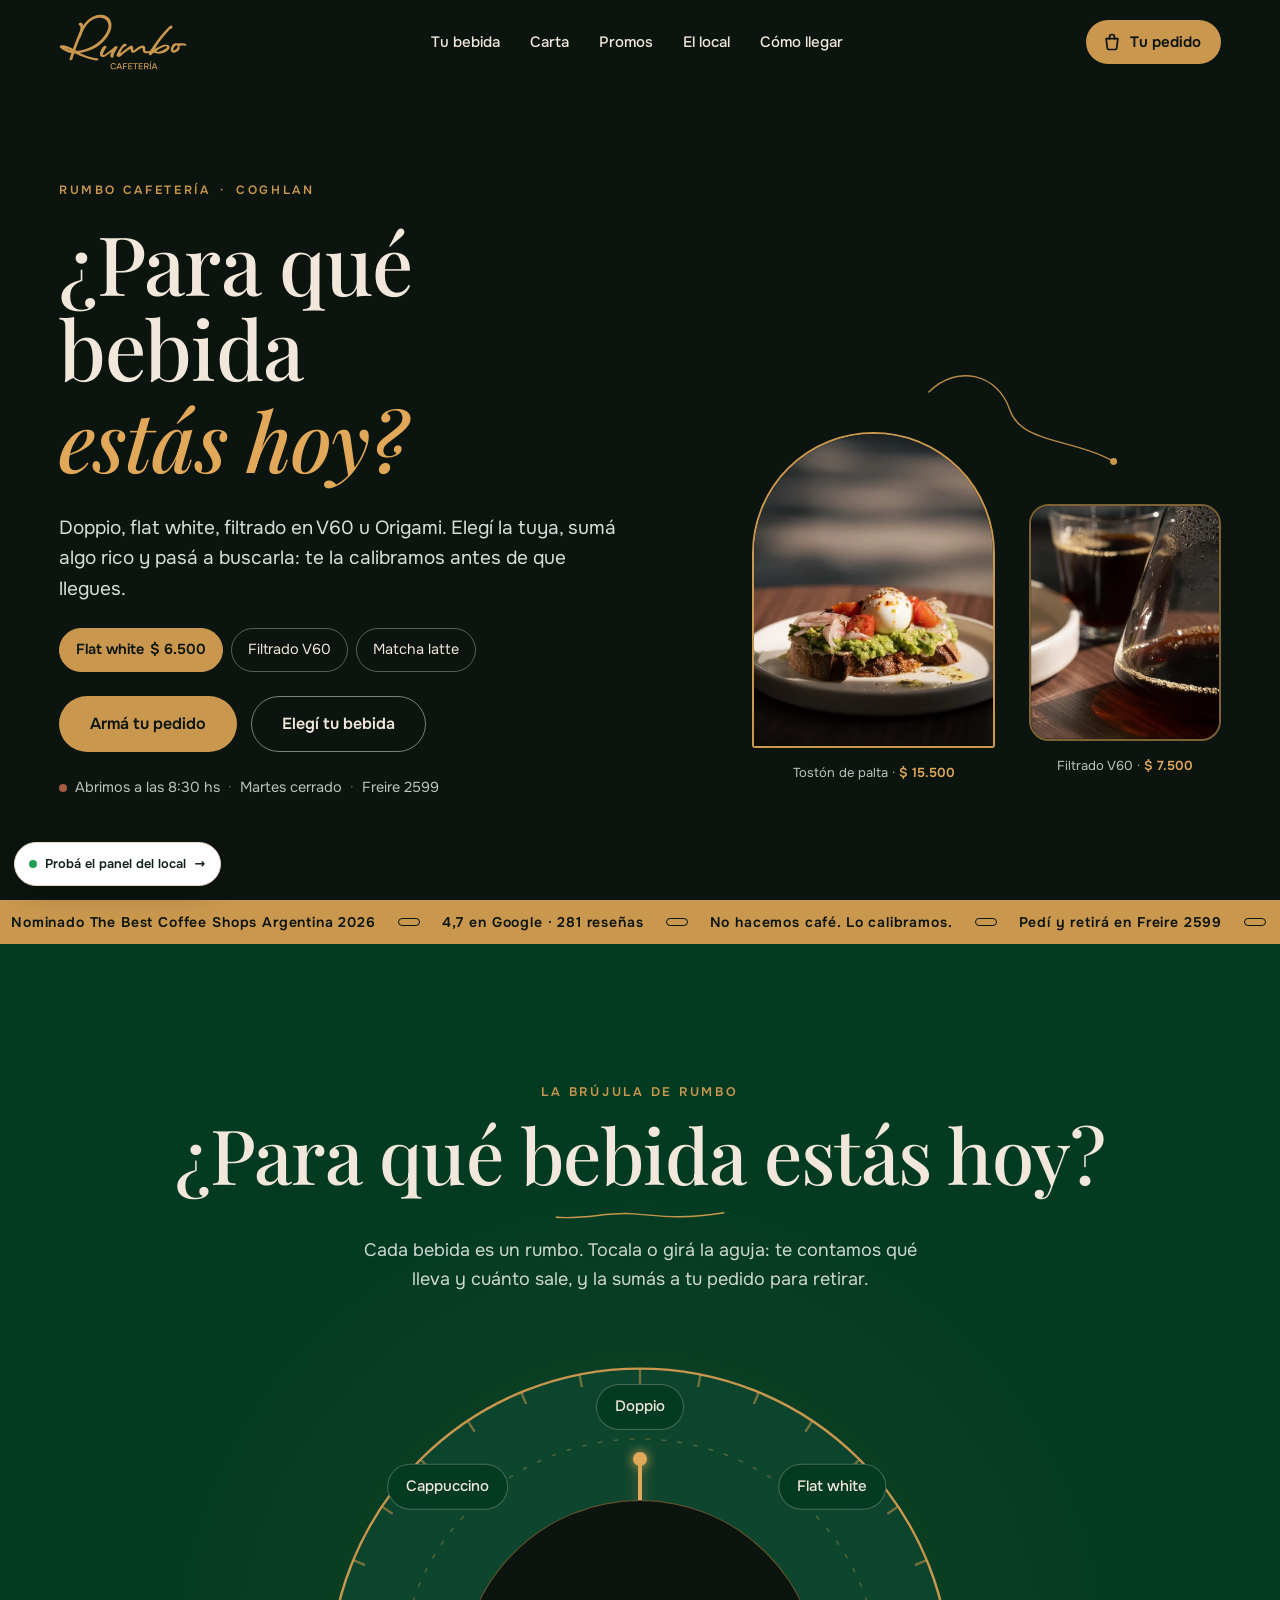
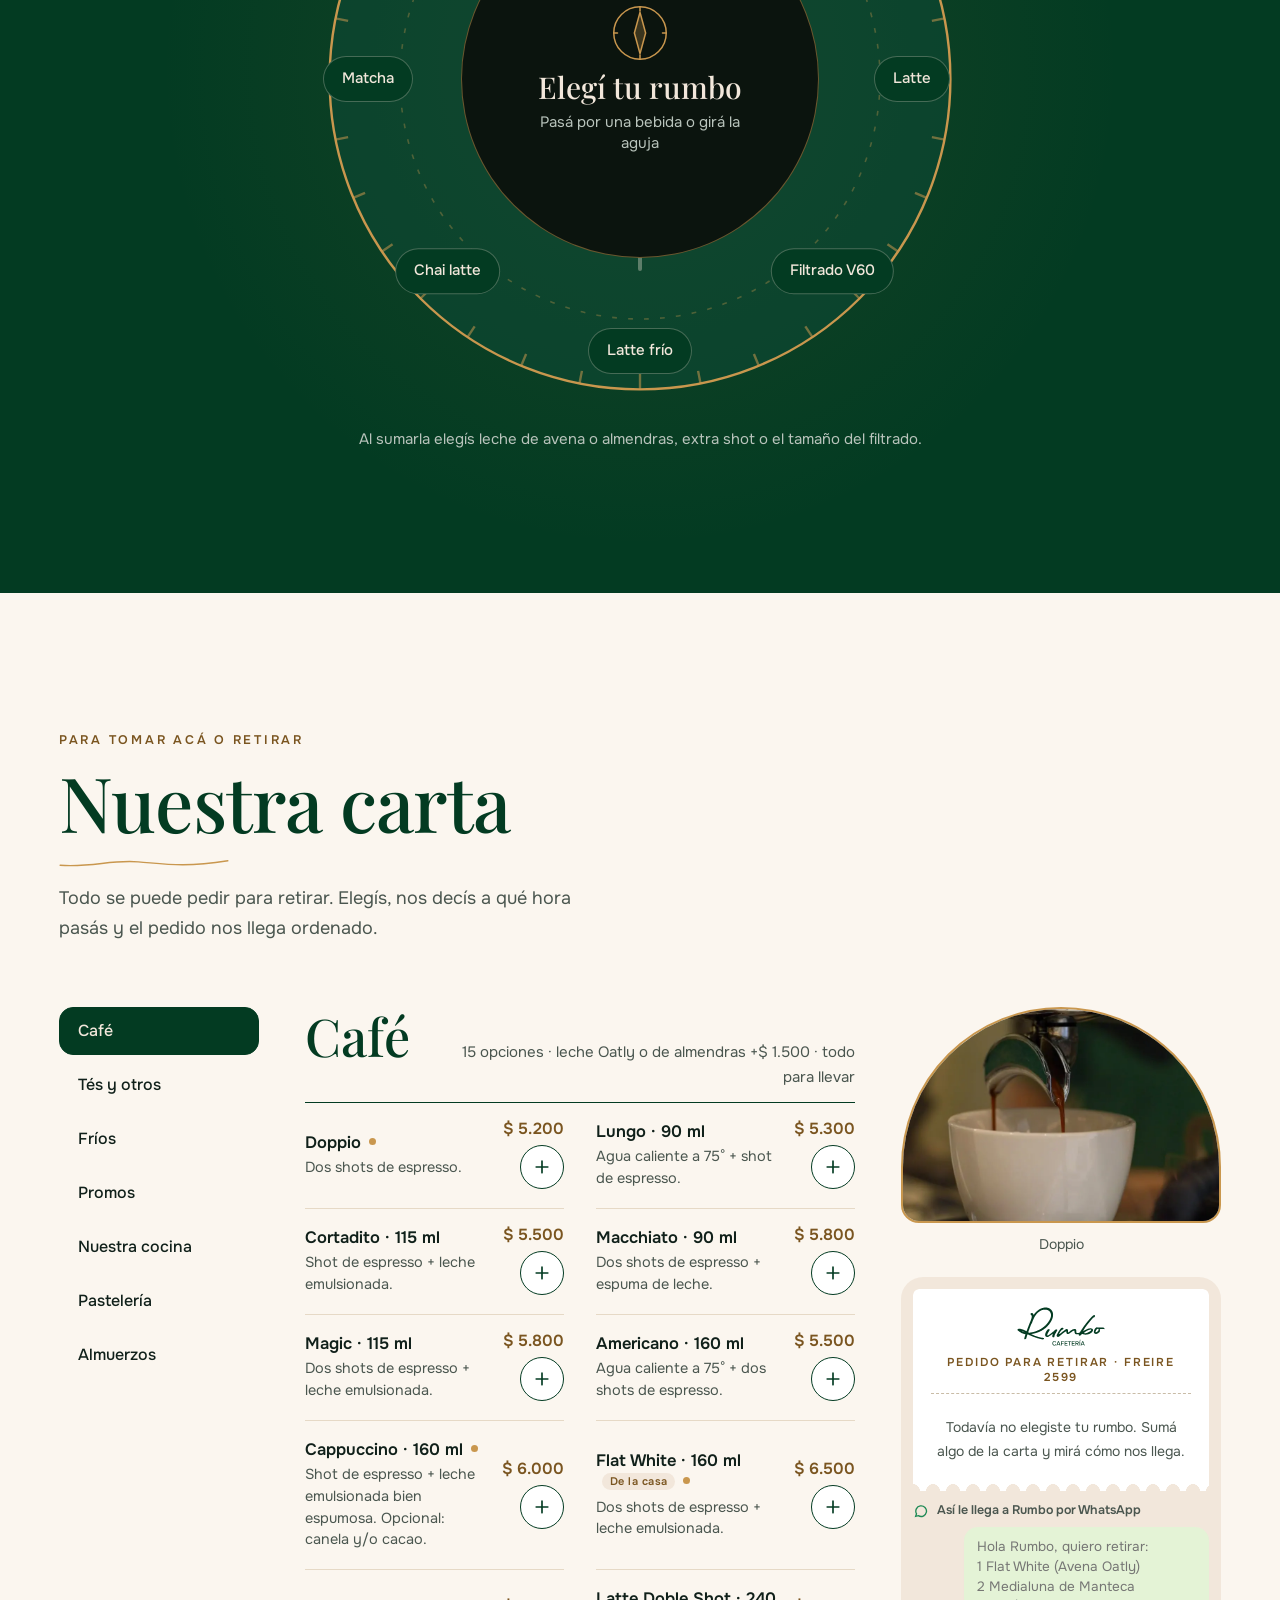
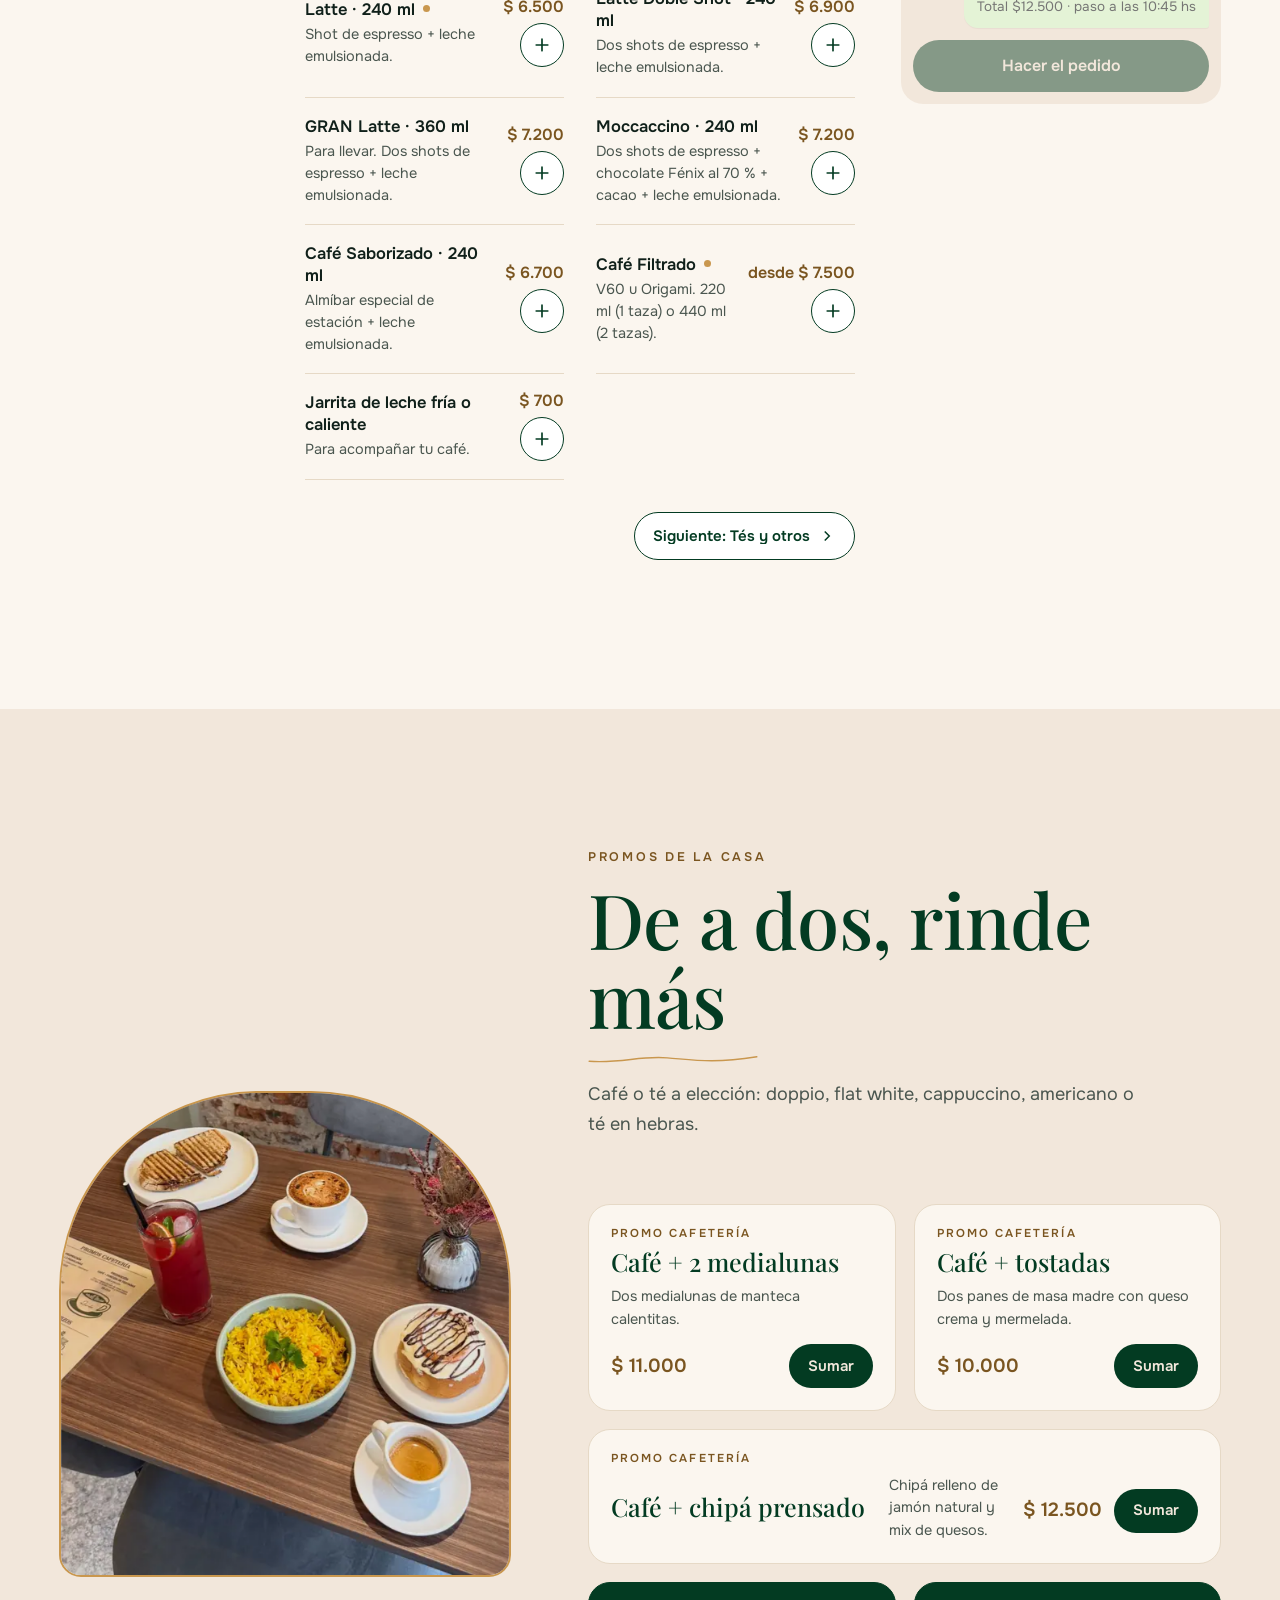
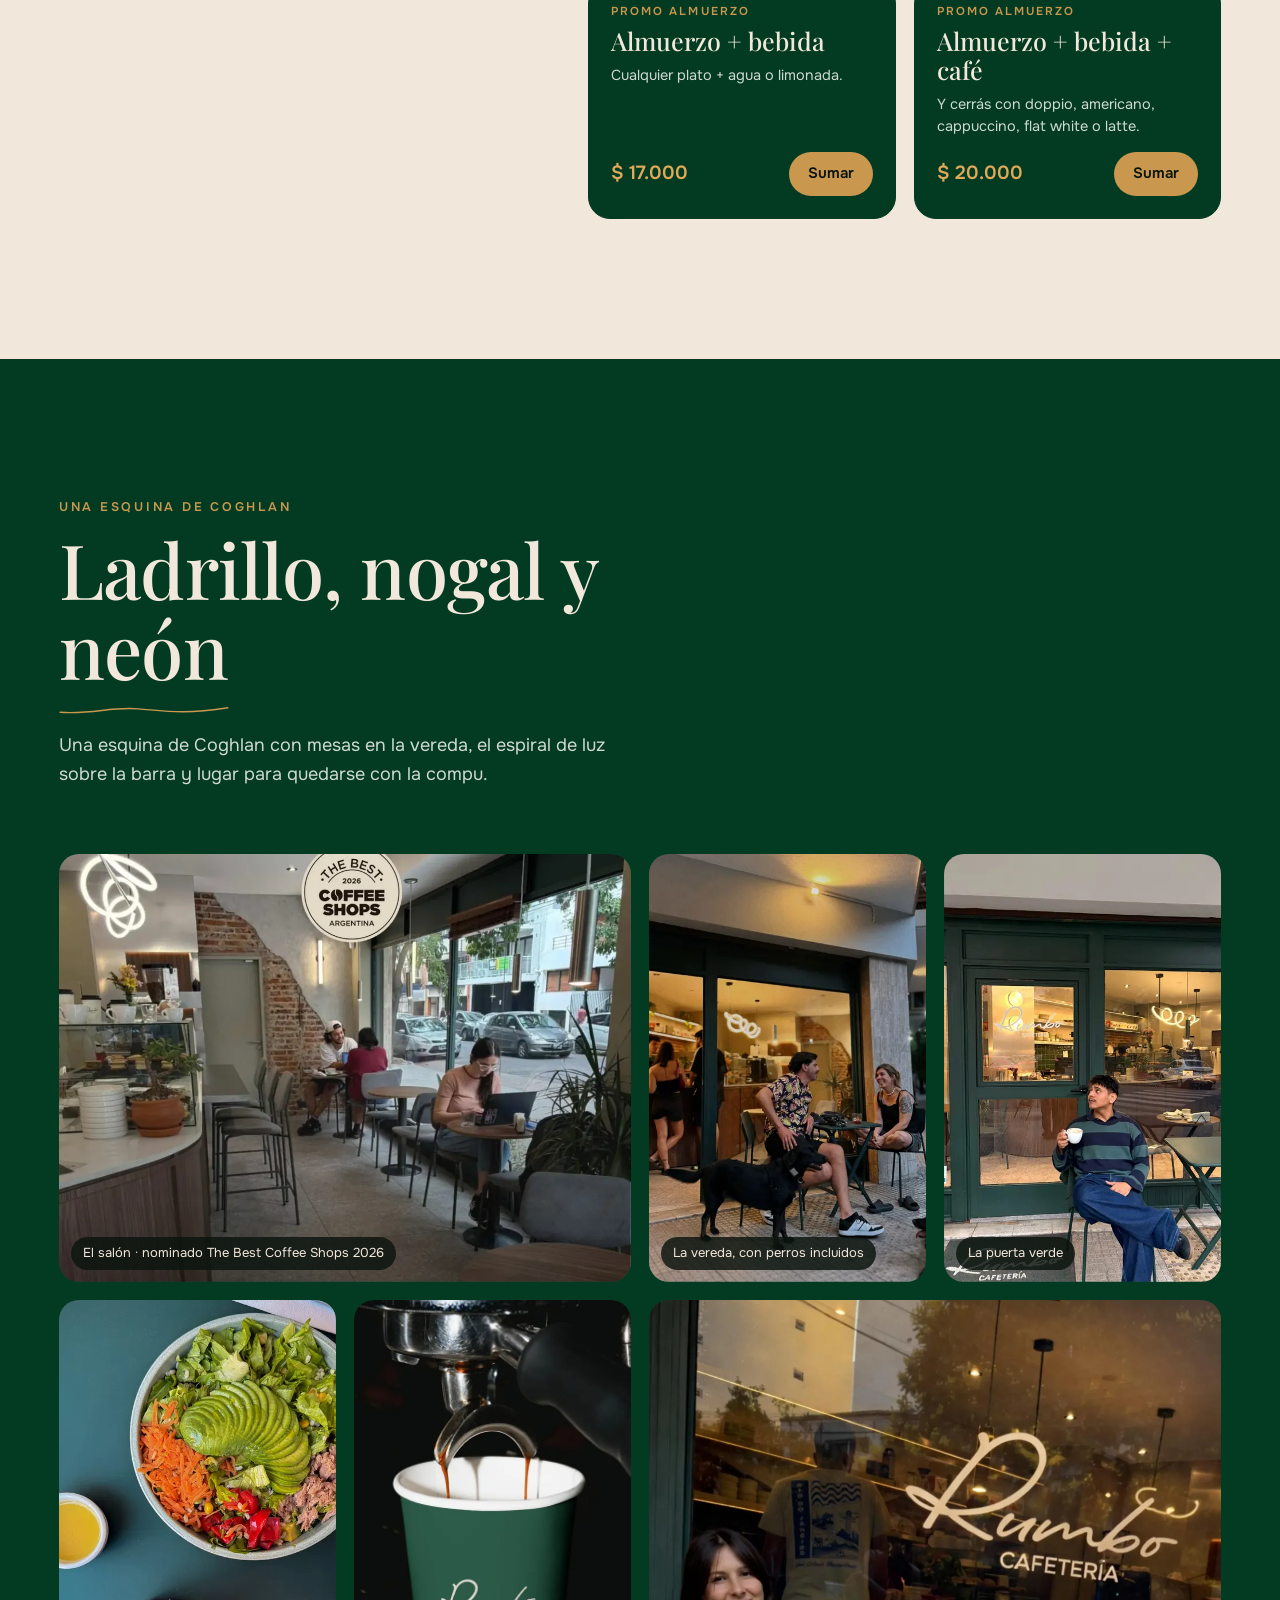
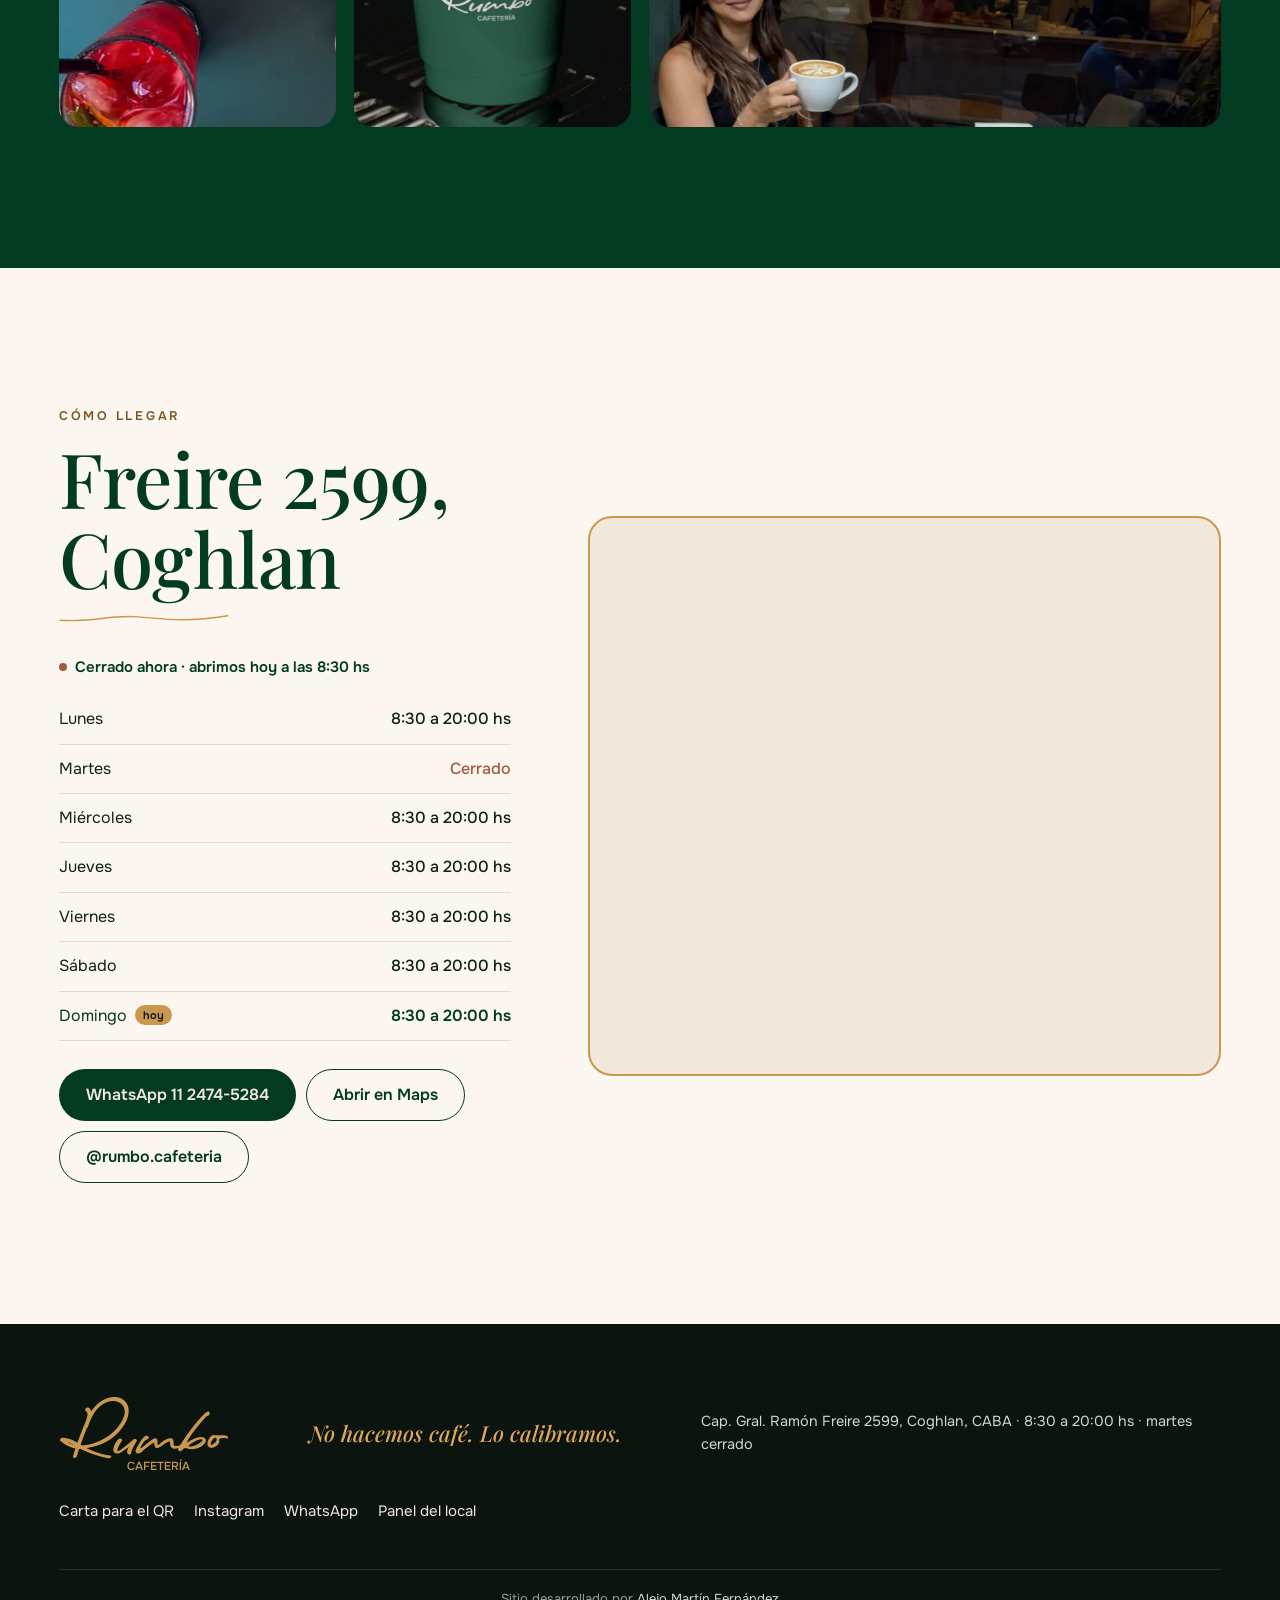
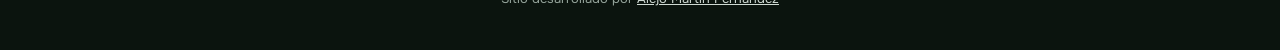
==== commit 5e350ebf: "Brújula grande y centrada con popup de tamaño fijo; botones + redondos en la carta Co-Authored-By: C" ====
--- a/index.html
+++ b/index.html
@@ -30,7 +30,7 @@
 <link rel="preload" as="image" href="img/h/hero-d.webp" imagesrcset="img/h/hero-d.webp 1100w, img/h/hero-d-lg.webp 1600w" imagesizes="55vw" media="(min-width: 900px)">
 <link rel="stylesheet" href="css/fuentes.css?v=1">
 <link rel="stylesheet" href="kit/kit.css?v=1">
-<link rel="stylesheet" href="css/rumbo.css?v=1">
+<link rel="stylesheet" href="css/rumbo.css?v=2">
 </head>
 <body>
 
@@ -115,11 +115,11 @@
   <!-- BRÚJULA -->
   <section class="brujula" id="brujula" aria-labelledby="bru-t">
     <div class="cont brujula__in">
-      <header class="sec-cab sec-cab--claro rv">
+      <header class="sec-cab sec-cab--claro sec-cab--centro rv">
         <p class="kicker">La brújula de Rumbo</p>
         <h2 class="sec-t" id="bru-t">¿Para qué bebida estás hoy?</h2>
         <svg class="subraya" viewBox="0 0 300 20" aria-hidden="true"><path pathLength="1" d="M2 14 C60 18 90 4 140 8 C190 12 220 18 298 6"/></svg>
-        <p class="sec-d">Girá la brújula o tocá una bebida. Te contamos qué lleva, cuánto sale y la sumás a tu pedido para retirar.</p>
+        <p class="sec-d">Cada bebida es un rumbo. Tocala o girá la aguja: te contamos qué lleva y cuánto sale, y la sumás a tu pedido para retirar.</p>
       </header>
 
       <div class="brujula__juego">
@@ -127,29 +127,30 @@
           <div class="dial__aro" aria-hidden="true">
             <svg viewBox="0 0 400 400">
               <circle class="dial__c1" cx="200" cy="200" r="194"/>
-              <circle class="dial__c2" cx="200" cy="200" r="132"/>
+              <circle class="dial__c2" cx="200" cy="200" r="150"/>
               <g class="dial__marcas"></g>
             </svg>
           </div>
           <div class="dial__aguja" aria-hidden="true"><span class="dial__punta"></span><span class="dial__cola"></span></div>
-          <span class="dial__centro" aria-hidden="true"></span>
           <div class="dial__puntos"></div>
+          <div class="dial__centro">
+            <div class="dial__hola" aria-hidden="true">
+              <svg viewBox="0 0 64 64" fill="none" stroke="currentColor" stroke-width="1.6" stroke-linecap="round"><circle cx="32" cy="32" r="28"/><path d="M32 10l6 22-6 22-6-22z" fill="currentColor" fill-opacity=".25"/><path d="M32 4v4M32 56v4M4 32h4M56 32h4"/></svg>
+              <b>Elegí tu rumbo</b>
+              <span class="solo-m">Tocá una bebida o girá la aguja</span><span class="solo-d">Pasá por una bebida o girá la aguja</span>
+            </div>
+            <article class="pop" aria-live="polite" hidden>
+              <div class="pop__foto"><img src="img/p/flat-white.webp" width="900" height="900" alt="" decoding="async"><span class="pop__taza" aria-hidden="true" hidden></span></div>
+              <div class="pop__txt">
+                <h3 class="pop__n">Flat White</h3>
+                <p class="pop__ml"><span>160 ml</span> · <b>$6.500</b></p>
+                <p class="pop__d">Dos shots de espresso + leche emulsionada.</p>
+                <button type="button" class="btn btn--oro btn--chico pop__sumar" data-calibrar="flat-white">Sumar</button>
+              </div>
+            </article>
+          </div>
         </div>
-
-        <article class="ficha rv" aria-live="polite">
-          <div class="ficha__foto"><img src="img/p/flat-white.webp" width="900" height="900" alt="" decoding="async" loading="lazy"><span class="ficha__taza" aria-hidden="true" hidden></span></div>
-          <div class="ficha__txt">
-            <p class="ficha__k">Tu rumbo de hoy</p>
-            <h3 class="ficha__n">Flat White</h3>
-            <p class="ficha__ml">160 ml</p>
-            <p class="ficha__d">Dos shots de espresso + leche emulsionada.</p>
-            <div class="ficha__pie">
-              <b class="ficha__p">$6.500</b>
-              <button type="button" class="btn btn--oro ficha__sumar" data-calibrar="flat-white">Sumar</button>
-            </div>
-            <p class="ficha__nota">Leche de avena o almendras y extra shot, al sumarla.</p>
-          </div>
-        </article>
+        <p class="brujula__nota rv">Al sumarla elegís leche de avena o almendras, extra shot o el tamaño del filtrado.</p>
       </div>
     </div>
   </section>
@@ -325,6 +326,6 @@
   </div>
 </div>
 
-<script type="module" src="js/rumbo.js?v=1"></script>
+<script type="module" src="js/rumbo.js?v=2"></script>
 </body>
 </html>
--- a/css/rumbo.css
+++ b/css/rumbo.css
@@ -203,41 +203,51 @@
    BRÚJULA
    ========================================================= */
 .brujula { background: var(--verde); color: var(--crema); padding: var(--aire) 0; position: relative; overflow: clip; }
-.brujula__juego { display: grid; grid-template-columns: minmax(0, 1fr); gap: 36px; justify-items: center; }
-.dial { --tam: min(calc(100vw - 40px), 360px); position: relative; width: var(--tam); height: var(--tam); touch-action: pan-y; user-select: none; -webkit-user-select: none; cursor: grab; }
+.brujula::before { content: ''; position: absolute; left: 50%; top: 58%; width: 1100px; height: 1100px; margin: -550px 0 0 -550px; border-radius: 50%; background: radial-gradient(circle, rgba(201, 151, 78, .10), rgba(201, 151, 78, 0) 62%); pointer-events: none; }
+.sec-cab--centro { margin-left: auto; margin-right: auto; align-items: center; text-align: center; }
+.brujula__juego { position: relative; display: flex; flex-direction: column; align-items: center; gap: 28px; }
+.dial { --tam: min(calc(100vw - 24px), 470px); position: relative; width: var(--tam); height: var(--tam); touch-action: pan-y; user-select: none; -webkit-user-select: none; cursor: grab; }
 .dial.is-arrastra { cursor: grabbing; }
 .dial__aro { position: absolute; inset: 0; }
 .dial__aro svg { width: 100%; height: 100%; overflow: visible; }
-.dial__c1 { fill: none; stroke: var(--oro); stroke-width: 1.5; }
-.dial__c2 { fill: rgba(14, 74, 53, .7); stroke: rgba(201, 151, 78, .35); stroke-dasharray: 3 7; }
+.dial__c1 { fill: rgba(14, 74, 53, .55); stroke: var(--oro); stroke-width: 1.5; }
+.dial__c2 { fill: none; stroke: rgba(201, 151, 78, .35); stroke-dasharray: 3 7; }
 .dial__marcas line { stroke: rgba(201, 151, 78, .55); stroke-width: 1.5; }
-.dial__aguja { position: absolute; left: 50%; top: 50%; width: 0; height: 0; transform: rotate(var(--ang, 0deg)); transition: transform .7s cubic-bezier(.3, 1.4, .4, 1); pointer-events: none; }
+.dial__aguja { position: absolute; left: 50%; top: 50%; width: 0; height: 0; transform: rotate(var(--ang, 0deg)); transition: transform .8s cubic-bezier(.3, 1.4, .4, 1); pointer-events: none; z-index: 1; }
 .dial.is-arrastra .dial__aguja { transition: none; }
-.dial__punta { position: absolute; left: -2px; bottom: 0; width: 4px; height: calc(var(--tam) * .31); border-radius: 4px; background: var(--oro-l); box-shadow: 0 0 14px rgba(224, 168, 88, .5); transform-origin: bottom center; }
-.dial__punta::after { content: ''; position: absolute; left: -5px; top: -6px; width: 14px; height: 14px; border-radius: 50%; background: var(--oro-l); }
-.dial__cola { position: absolute; left: -2px; top: 0; width: 4px; height: calc(var(--tam) * .14); border-radius: 4px; background: rgba(242, 231, 219, .45); }
-.dial__centro { position: absolute; left: 50%; top: 50%; width: 22px; height: 22px; margin: -11px 0 0 -11px; border-radius: 50%; background: var(--oro); box-shadow: 0 0 0 6px rgba(201, 151, 78, .18); pointer-events: none; }
-.dial__puntos { position: absolute; inset: 0; }
-.dial__p { position: absolute; left: 50%; top: 50%; transform: translate(-50%, -50%) translate(var(--x), var(--y)); min-height: 44px; padding: 0 12px; border-radius: 999px; border: 1px solid rgba(242, 231, 219, .25); background: var(--verde);
-  color: var(--crema); font: 500 13.5px/1 var(--s); white-space: nowrap; cursor: pointer; touch-action: manipulation; display: inline-flex; align-items: center; transition: background .25s, color .25s, border-color .25s, transform .25s var(--ease); }
-.dial__p.is-on { background: var(--oro); color: var(--noche); border-color: var(--oro); font-weight: 600; }
+.dial__punta { position: absolute; left: -2px; bottom: 0; width: 4px; height: calc(var(--tam) * .345); border-radius: 4px; background: var(--oro-l); box-shadow: 0 0 14px rgba(224, 168, 88, .5); }
+.dial__punta::after { content: ''; position: absolute; left: -5px; top: -6px; width: 14px; height: 14px; border-radius: 50%; background: var(--oro-l); box-shadow: 0 0 12px var(--oro-l); }
+.dial__cola { position: absolute; left: -2px; top: 0; width: 4px; height: calc(var(--tam) * .3); border-radius: 4px; background: rgba(242, 231, 219, .35); }
+.dial__puntos { position: absolute; inset: 0; z-index: 3; pointer-events: none; }
+.dial__p { position: absolute; left: 50%; top: 50%; transform: translate(-50%, -50%) translate(var(--x), var(--y)); min-height: 44px; padding: 0 11px; border-radius: 999px; border: 1px solid rgba(242, 231, 219, .28); background: var(--verde);
+  color: var(--crema); font: 500 13px/1 var(--s); white-space: nowrap; cursor: pointer; touch-action: manipulation; display: inline-flex; align-items: center; pointer-events: auto; transition: background .25s, color .25s, border-color .25s, box-shadow .25s; }
+.dial__p.is-on { background: var(--oro); color: var(--noche); border-color: var(--oro); font-weight: 600; box-shadow: 0 0 0 6px rgba(201, 151, 78, .18); }
 @media (hover: hover) { .dial__p:not(.is-on):hover { border-color: var(--oro); color: var(--oro-l); } }
-.ficha { width: 100%; max-width: 560px; background: var(--bosque); border-radius: 24px; padding: 18px; display: grid; grid-template-columns: 112px minmax(0, 1fr); gap: 18px; align-items: start; min-height: 252px; }
-.ficha__foto { position: relative; width: 112px; height: 112px; border-radius: 18px; overflow: hidden; background: var(--noche); }
-.ficha__foto img { width: 100%; height: 100%; object-fit: cover; transition: opacity .3s, transform .5s var(--ease); }
-.ficha__foto.is-cambia img { opacity: 0; transform: scale(1.06); }
-.ficha__taza { position: absolute; inset: 0; display: grid; place-items: center; background: radial-gradient(circle at 50% 40%, rgba(201, 151, 78, .25), transparent 70%); }
-.ficha__taza svg { width: 64%; height: auto; }
-.ficha__txt { display: flex; flex-direction: column; gap: 6px; min-width: 0; transition: opacity .25s, transform .3s var(--ease); }
-.ficha.is-cambia .ficha__txt { opacity: 0; transform: translateY(8px); }
-.ficha__k { font: 600 11.5px/1.2 var(--s); letter-spacing: .2em; text-transform: uppercase; color: var(--oro); }
-.ficha__n { font: 500 26px/1.1 var(--t); color: var(--crema); overflow-wrap: anywhere; }
-.ficha__ml { font-size: 14px; color: var(--oro-l); }
-.ficha__d { font-size: 15px; line-height: 1.55; color: #D8DED9; min-height: 3.1em; }
-.ficha__pie { display: flex; align-items: center; justify-content: space-between; gap: 12px; margin-top: 8px; }
-.ficha__p { font: 600 20px/1 var(--s); color: var(--oro-l); }
-.ficha__nota { grid-column: 1 / -1; font-size: 13px; color: #B9C4BC; }
-.ficha__txt .ficha__nota { margin-top: 4px; }
+/* el centro: tamaño fijo, la info cambia adentro sin mover nada */
+.dial__centro { --c: calc(var(--tam) * .56); position: absolute; left: 50%; top: 50%; width: var(--c); height: var(--c); margin: calc(var(--c) / -2) 0 0 calc(var(--c) / -2); border-radius: 50%; z-index: 2; }
+.dial__hola { position: absolute; inset: 0; border-radius: 50%; background: var(--noche); border: 1.5px solid rgba(201, 151, 78, .5); display: flex; flex-direction: column; align-items: center; justify-content: center; gap: 8px; text-align: center; padding: 18%; color: var(--oro); transition: opacity .35s, transform .45s var(--ease); }
+.dial__hola svg { width: 44px; height: 44px; animation: gira 9s linear infinite; }
+.dial__hola b { font: 500 21px/1.1 var(--t); color: var(--crema); }
+.dial__hola span { font-size: 13px; line-height: 1.4; color: #B9C4BC; }
+@keyframes gira { to { transform: rotate(360deg); } }
+.dial.is-elegida .dial__hola { opacity: 0; transform: scale(.85); pointer-events: none; }
+.pop { position: absolute; inset: 0; border-radius: 50%; overflow: hidden; background: var(--noche); border: 2px solid var(--oro); box-shadow: 0 24px 60px -20px rgba(0, 0, 0, .6); animation: pop-in .5s var(--ease); }
+@keyframes pop-in { from { opacity: 0; transform: scale(.7); } }
+.pop__foto { position: absolute; inset: 0; }
+.pop__foto img { width: 100%; height: 100%; object-fit: cover; transition: opacity .28s, transform .5s var(--ease); }
+.pop__foto::after { content: ''; position: absolute; inset: 0; background: linear-gradient(180deg, rgba(11, 20, 14, 0) 0%, rgba(11, 20, 14, .2) 26%, rgba(11, 20, 14, .88) 56%, var(--noche) 100%); }
+.pop__taza { position: absolute; inset: 0; display: grid; place-items: start center; padding-top: 9%; background: radial-gradient(circle at 50% 30%, var(--tinta-taza, rgba(201, 151, 78, .4)), var(--noche) 70%); }
+.pop__taza svg { width: 24%; height: auto; }
+.pop__txt { position: absolute; left: 12%; right: 12%; bottom: 10%; display: flex; flex-direction: column; align-items: center; text-align: center; gap: 4px; transition: opacity .25s, transform .3s var(--ease); }
+.pop.is-cambia .pop__txt { opacity: 0; transform: translateY(8px); }
+.pop.is-cambia .pop__foto img { opacity: 0; transform: scale(1.06); }
+.pop__n { font: 500 19px/1.1 var(--t); color: var(--crema); max-width: 100%; white-space: nowrap; overflow: hidden; text-overflow: ellipsis; }
+.pop__ml { font-size: 13px; color: #CFD9D2; }
+.pop__ml b { color: var(--oro-l); font-weight: 600; }
+/* siempre 2 renglones reservados: la descripción nunca cambia el tamaño */
+.pop__d { font-size: 12.5px; line-height: 1.4; color: #D8DED9; height: 2.8em; overflow: hidden; display: -webkit-box; -webkit-line-clamp: 2; -webkit-box-orient: vertical; }
+.pop__sumar { margin-top: 6px; min-height: 40px; padding: 0 20px; font-size: 14px; }
+.brujula__nota { font-size: 14px; color: #B9C4BC; text-align: center; max-width: 420px; padding: 0 12px; }
 
 /* =========================================================
    CARTA
@@ -263,8 +273,9 @@
 .it__side { display: flex; flex-direction: column; align-items: flex-end; gap: 8px; }
 .it__p { font: 600 16px/1 var(--s); color: var(--oro-t); white-space: nowrap; }
 .it__p .kit-price--na { color: var(--gris); font-weight: 500; }
-.carta .kit-add, .it__cal { min-height: 44px; min-width: 88px; padding: 0 16px; border: 1px solid var(--verde); border-radius: 999px; background: #fff; color: var(--verde); font: 600 15px/1 var(--s); cursor: pointer; touch-action: manipulation; display: inline-flex; align-items: center; justify-content: center; gap: 6px; position: relative; transition: background .2s, color .2s, transform .15s; }
-.carta .kit-add span { display: none; }
+.carta .kit-add, .it__cal { width: 44px; height: 44px; padding: 0; border: 1px solid var(--verde); border-radius: 50%; background: #fff; color: var(--verde); font-size: 0; cursor: pointer; touch-action: manipulation; display: inline-grid; place-items: center; position: relative; transition: background .2s, color .2s, transform .15s; }
+.carta .kit-add span { display: block; font: 400 26px/1 var(--s); margin-top: -2px; }
+.it__cal svg { width: 20px; height: 20px; fill: none; stroke: currentColor; stroke-width: 2; stroke-linecap: round; }
 .it__cal i { position: absolute; top: -8px; right: -8px; min-width: 22px; height: 22px; padding: 0 6px; display: grid; place-items: center; border-radius: 999px; background: var(--oro); color: var(--noche); font: 700 12px/1 var(--s); font-style: normal; }
 .carta .kit-step { background: var(--verde); border-color: var(--verde); color: var(--crema); min-height: 44px; }
 .carta .kit-step button { width: 42px; height: 44px; }
@@ -432,8 +443,6 @@
 @media (min-width: 768px) {
   .fila { grid-auto-columns: 44%; }
   .mosaico { grid-auto-columns: 40%; }
-  .ficha { grid-template-columns: 150px minmax(0, 1fr); padding: 22px; }
-  .ficha__foto { width: 150px; height: 150px; }
   .cal, .ok { align-items: center; justify-items: center; padding: 24px; }
   .cal__caja, .ok__caja { width: min(560px, 100%); border-radius: 26px; animation: aparece .35s var(--ease); padding: 30px 30px 26px; }
   .cal__pie { bottom: -26px; }
@@ -479,19 +488,18 @@
   .hero__dato { font-size: 14.5px; }
 
   /* brújula: dial grande a la izquierda, ficha a la derecha */
-  .brujula__in { display: grid; grid-template-columns: minmax(0, 1fr) auto; grid-template-areas: "cab dial" "ficha dial"; column-gap: clamp(56px, 7vw, 120px); align-items: center; }
-  .brujula__in > .sec-cab { grid-area: cab; margin-bottom: 36px; align-self: end; }
-  .brujula__juego { display: contents; }
-  .brujula__juego .dial { grid-area: dial; }
-  .brujula__juego .ficha { grid-area: ficha; align-self: start; }
-  .dial { --tam: clamp(420px, 38vw, 520px); }
-  .dial__p { font-size: 15px; padding: 0 16px; }
-  .ficha { grid-template-columns: 190px minmax(0, 1fr); max-width: 600px; padding: 24px; gap: 26px; min-height: 0; }
-  .ficha__foto { width: 190px; height: 230px; border-radius: 95px 95px 16px 16px; border: 2px solid var(--oro); }
-  .ficha__n { font-size: 36px; }
-  .ficha__d { font-size: 17px; }
-  .ficha__p { font-size: 24px; }
-  .ficha__txt { gap: 10px; }
+  .sec-cab--centro { max-width: 960px; }
+  .dial { --tam: clamp(460px, min(50vw, calc(100vh - var(--top) - 70px)), 700px); }
+  .dial__p { font-size: 15px; padding: 0 18px; min-height: 46px; }
+  .dial__hola b { font-size: 30px; }
+  .dial__hola span { font-size: 15px; }
+  .dial__hola svg { width: 60px; height: 60px; }
+  .pop__txt { left: 14%; right: 14%; bottom: 11%; gap: 8px; }
+  .pop__n { font-size: 32px; }
+  .pop__ml { font-size: 15px; }
+  .pop__d { font-size: 15px; height: 4.2em; -webkit-line-clamp: 3; }
+  .pop__sumar { min-height: 46px; padding: 0 26px; font-size: 15px; }
+  .brujula__nota { font-size: 15px; max-width: none; }
 
   /* carta: índice | platos | foto + ticket */
   .carta__grid { grid-template-columns: 200px minmax(0, 1fr) 320px; grid-template-areas: "idx head aside" "idx list aside" "idx nav aside"; grid-template-rows: auto 1fr auto; column-gap: clamp(32px, 3.6vw, 56px); align-items: start; }
